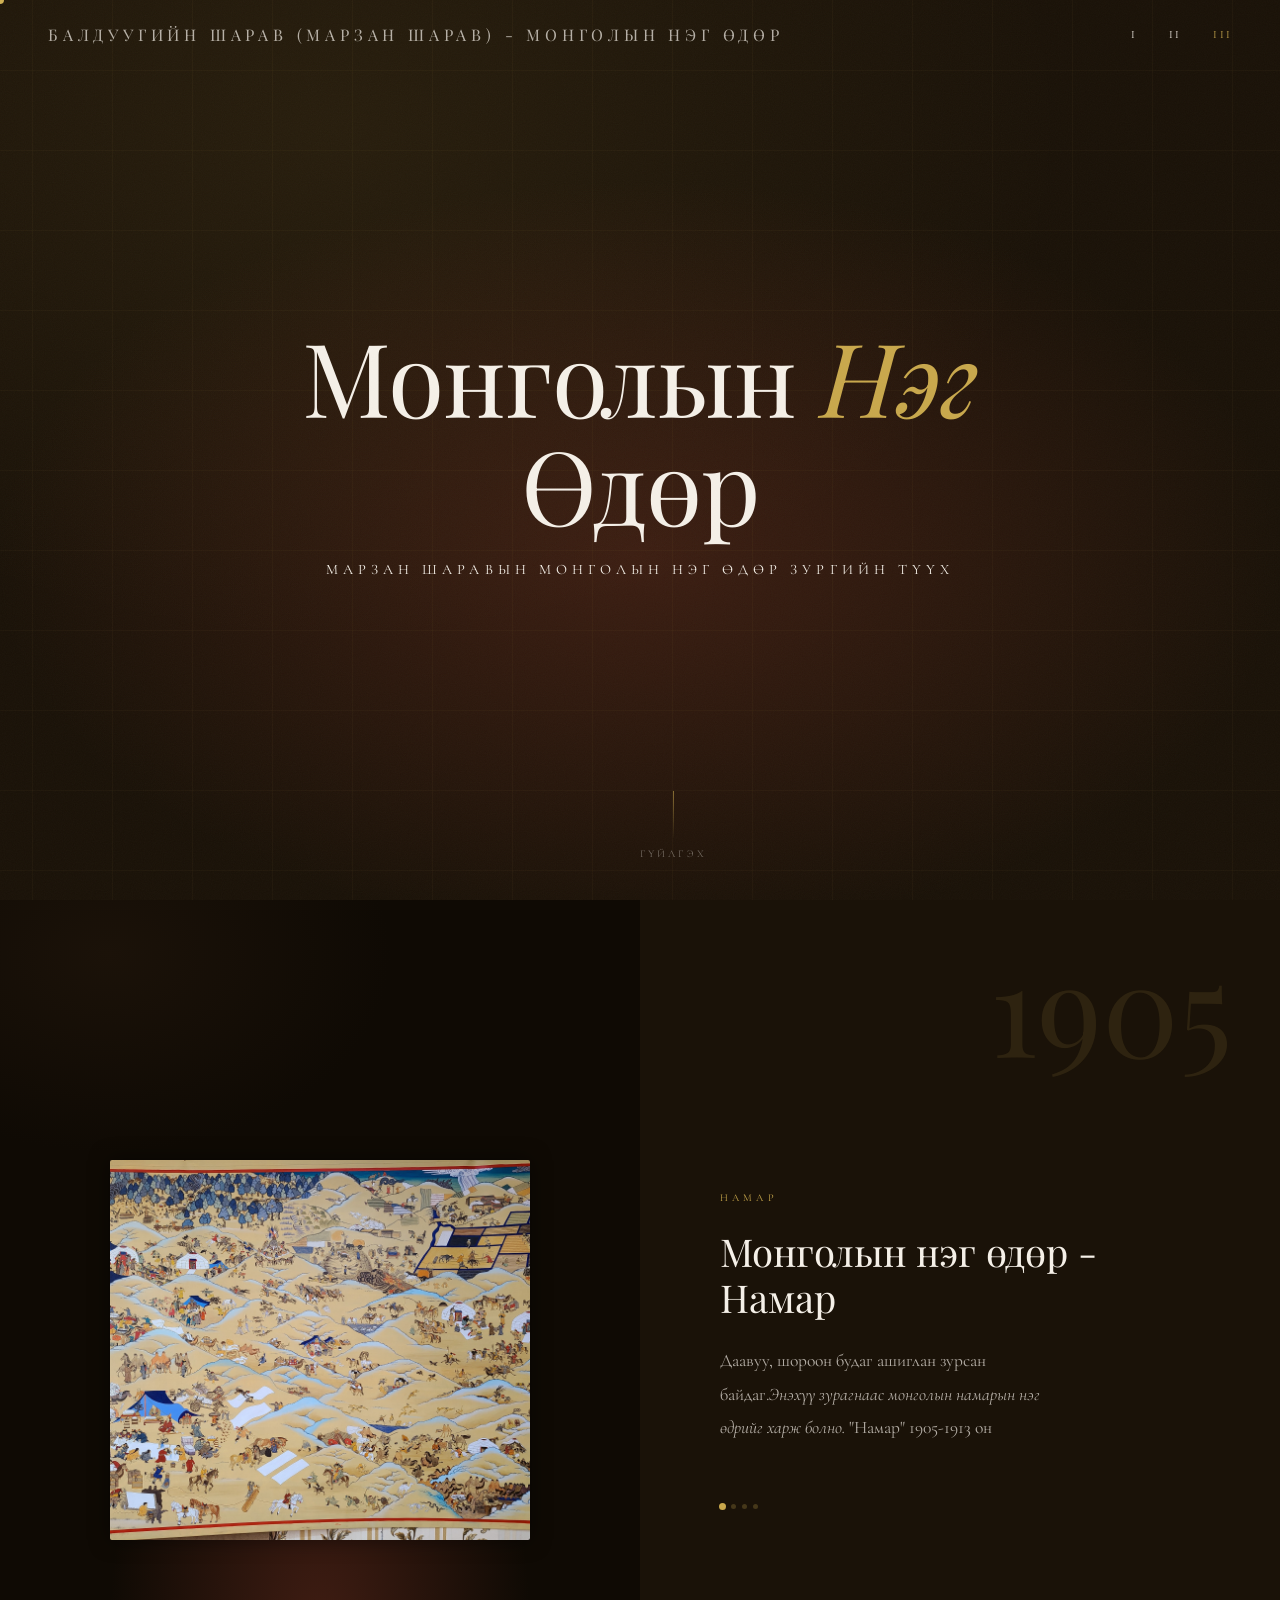
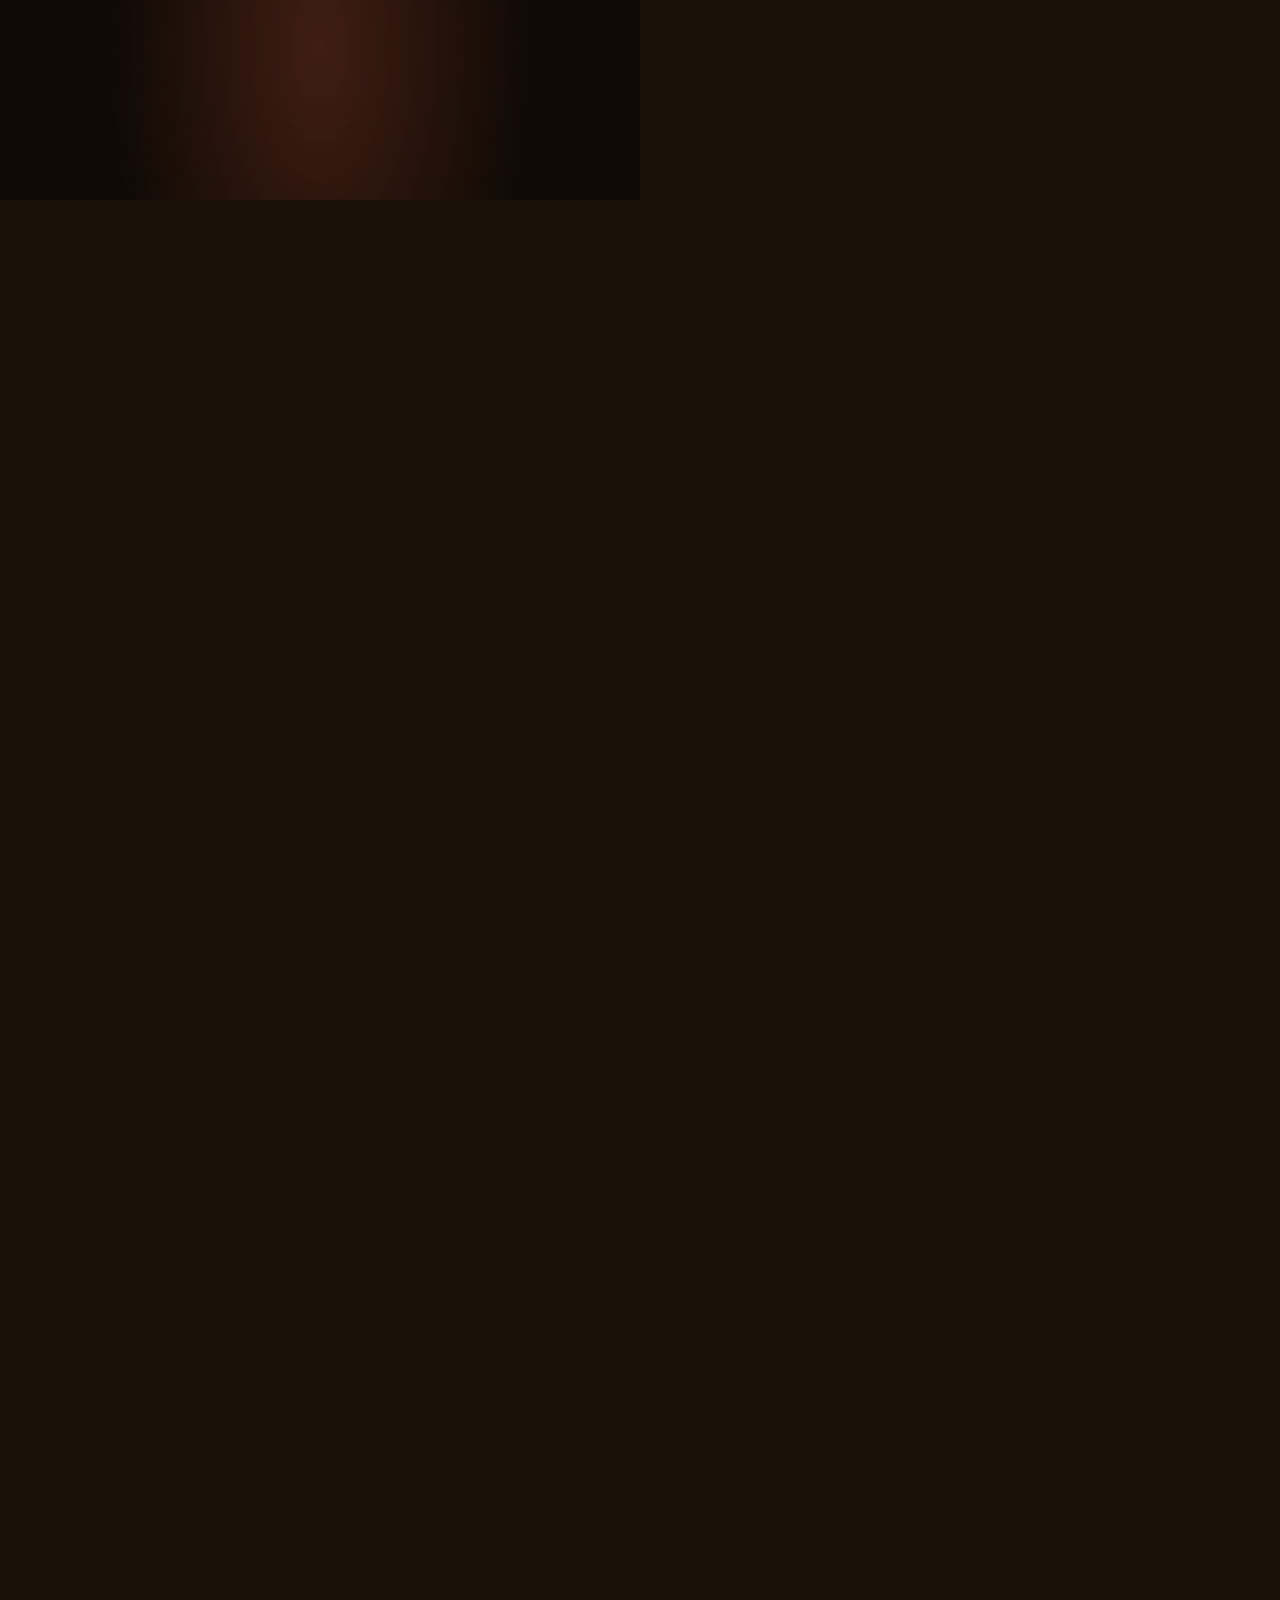
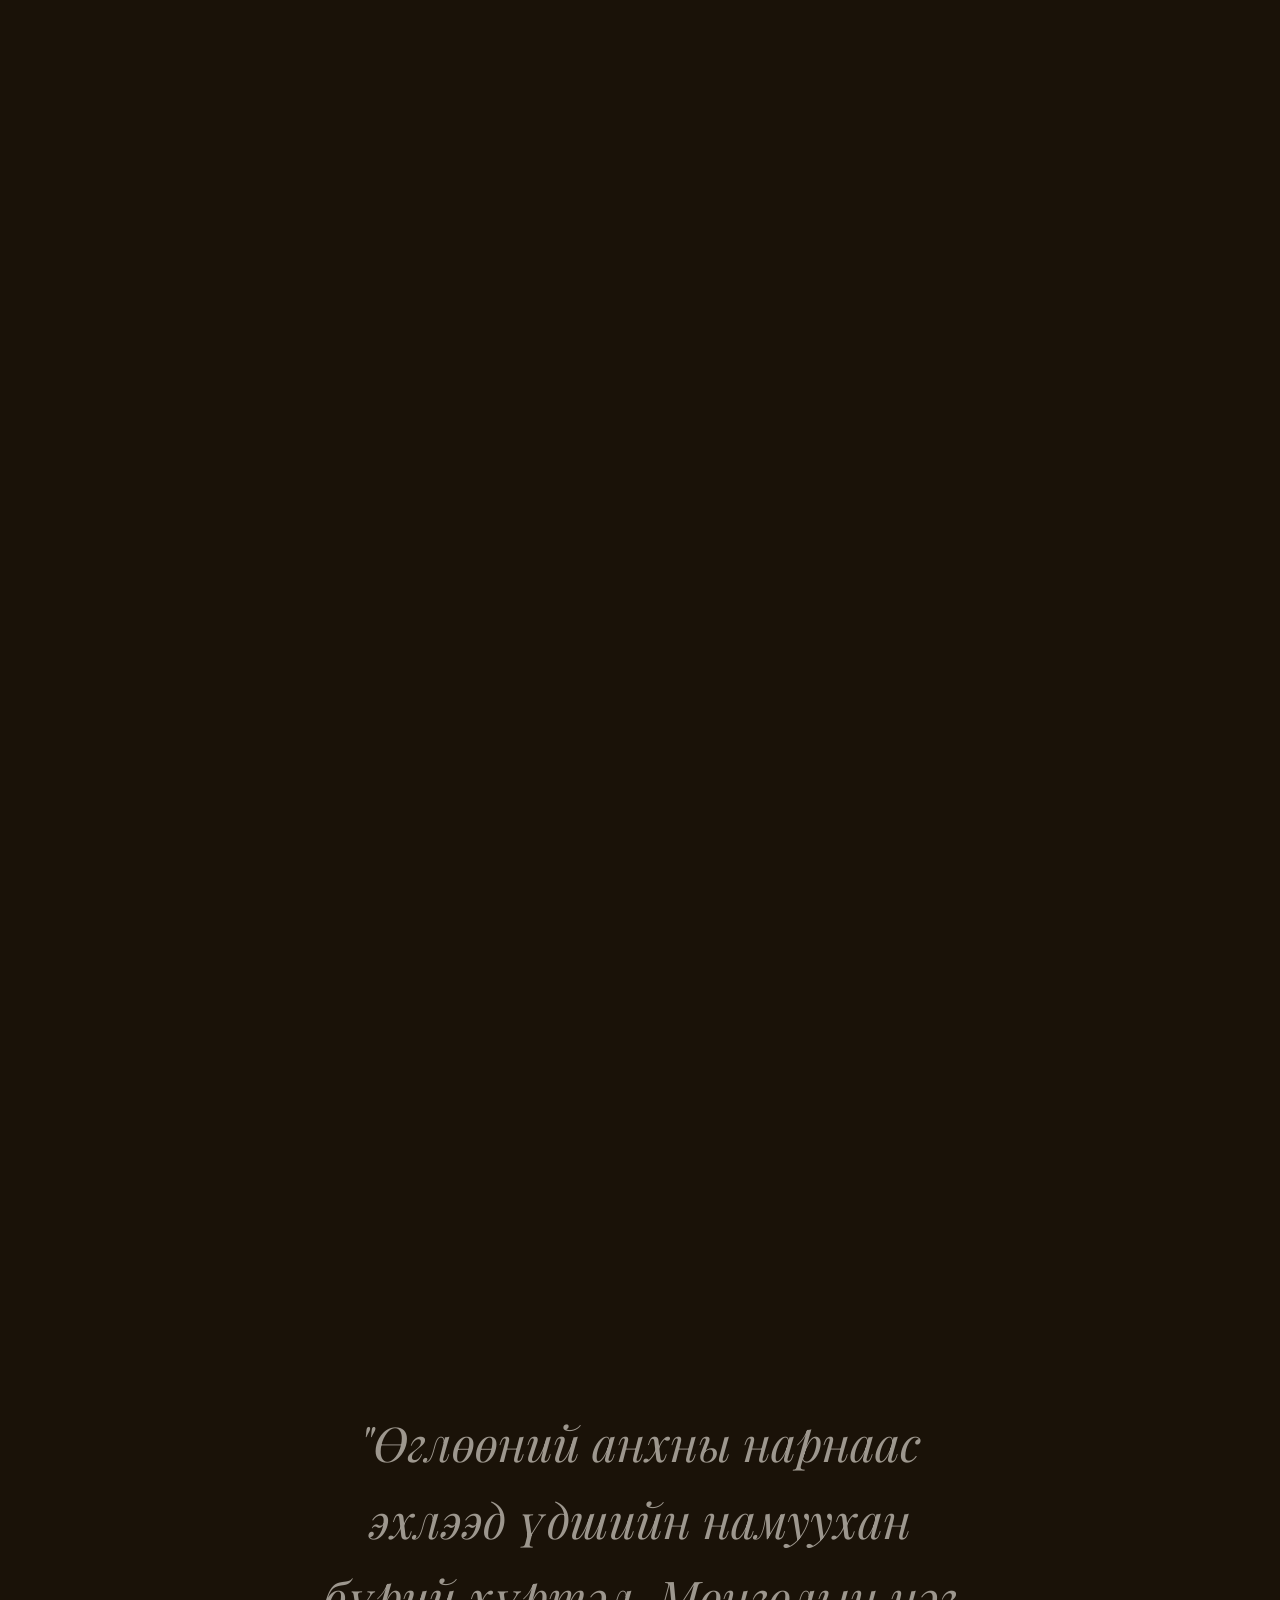
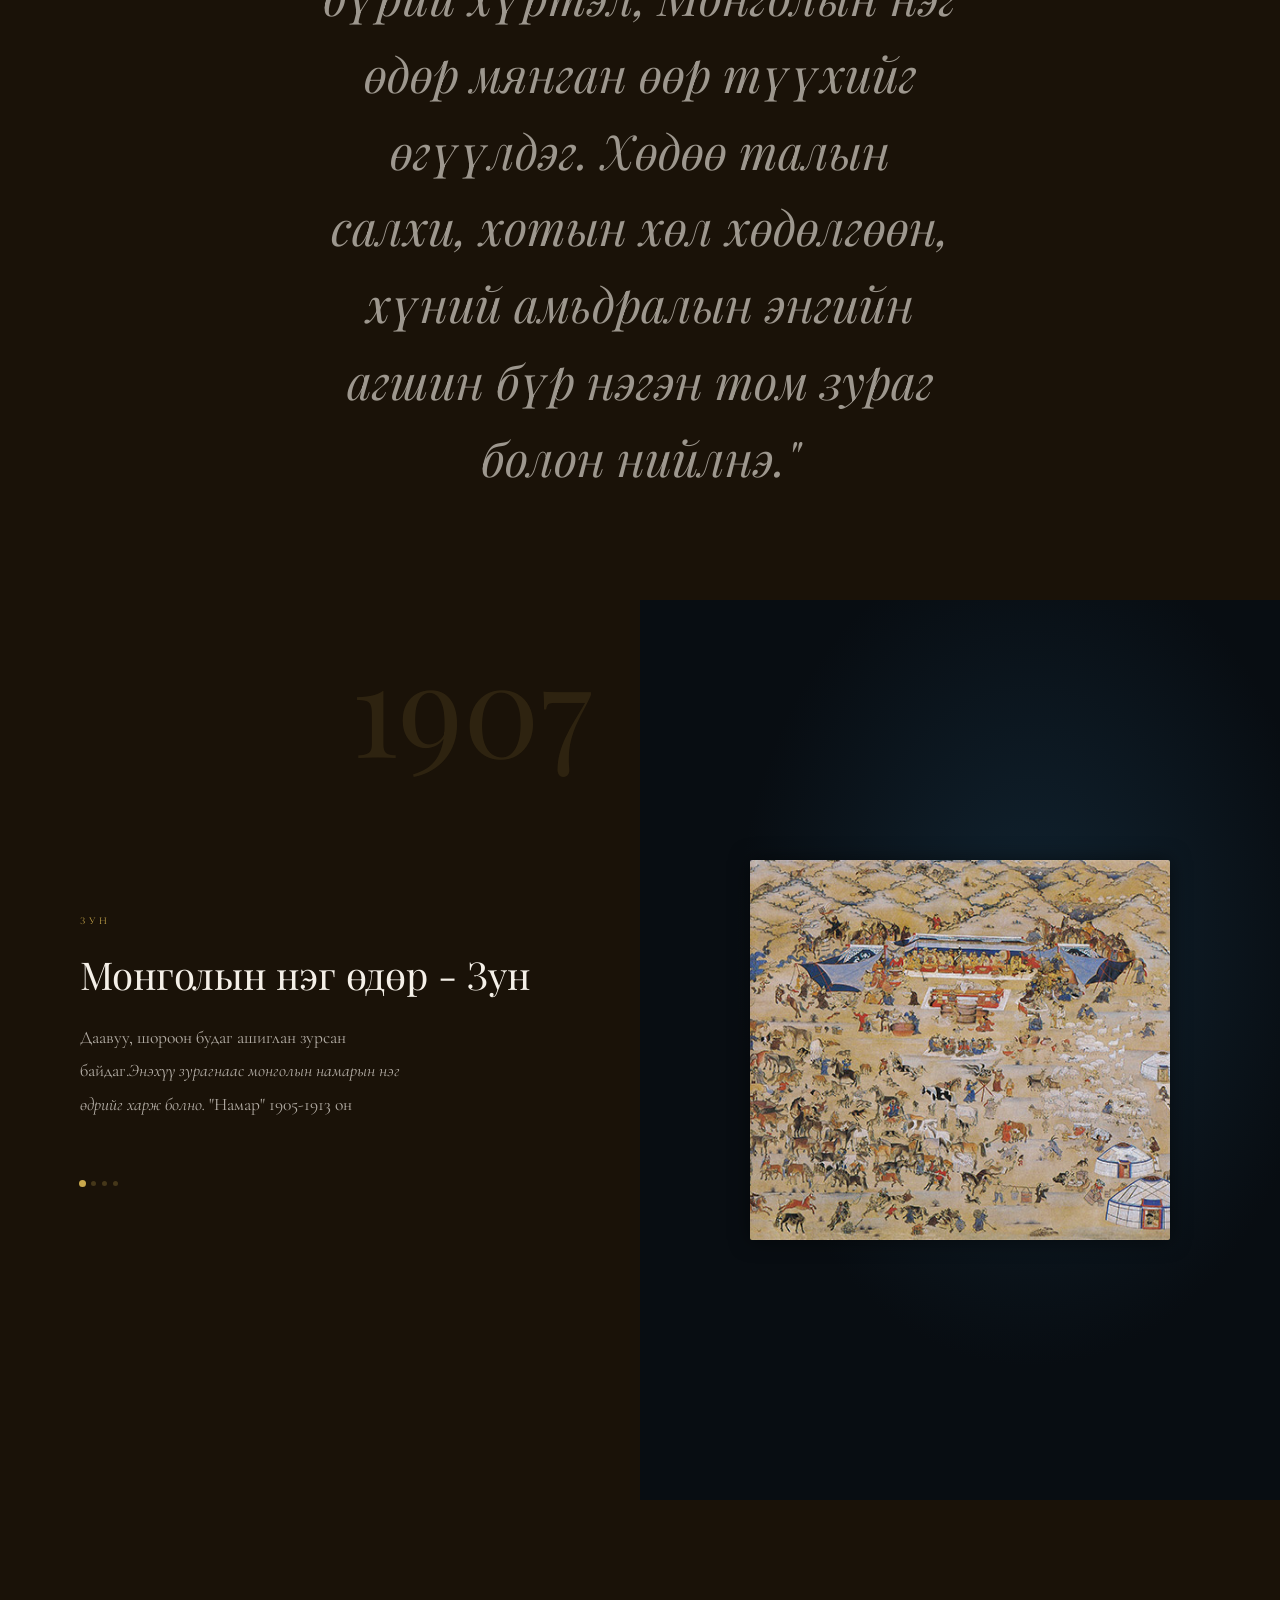
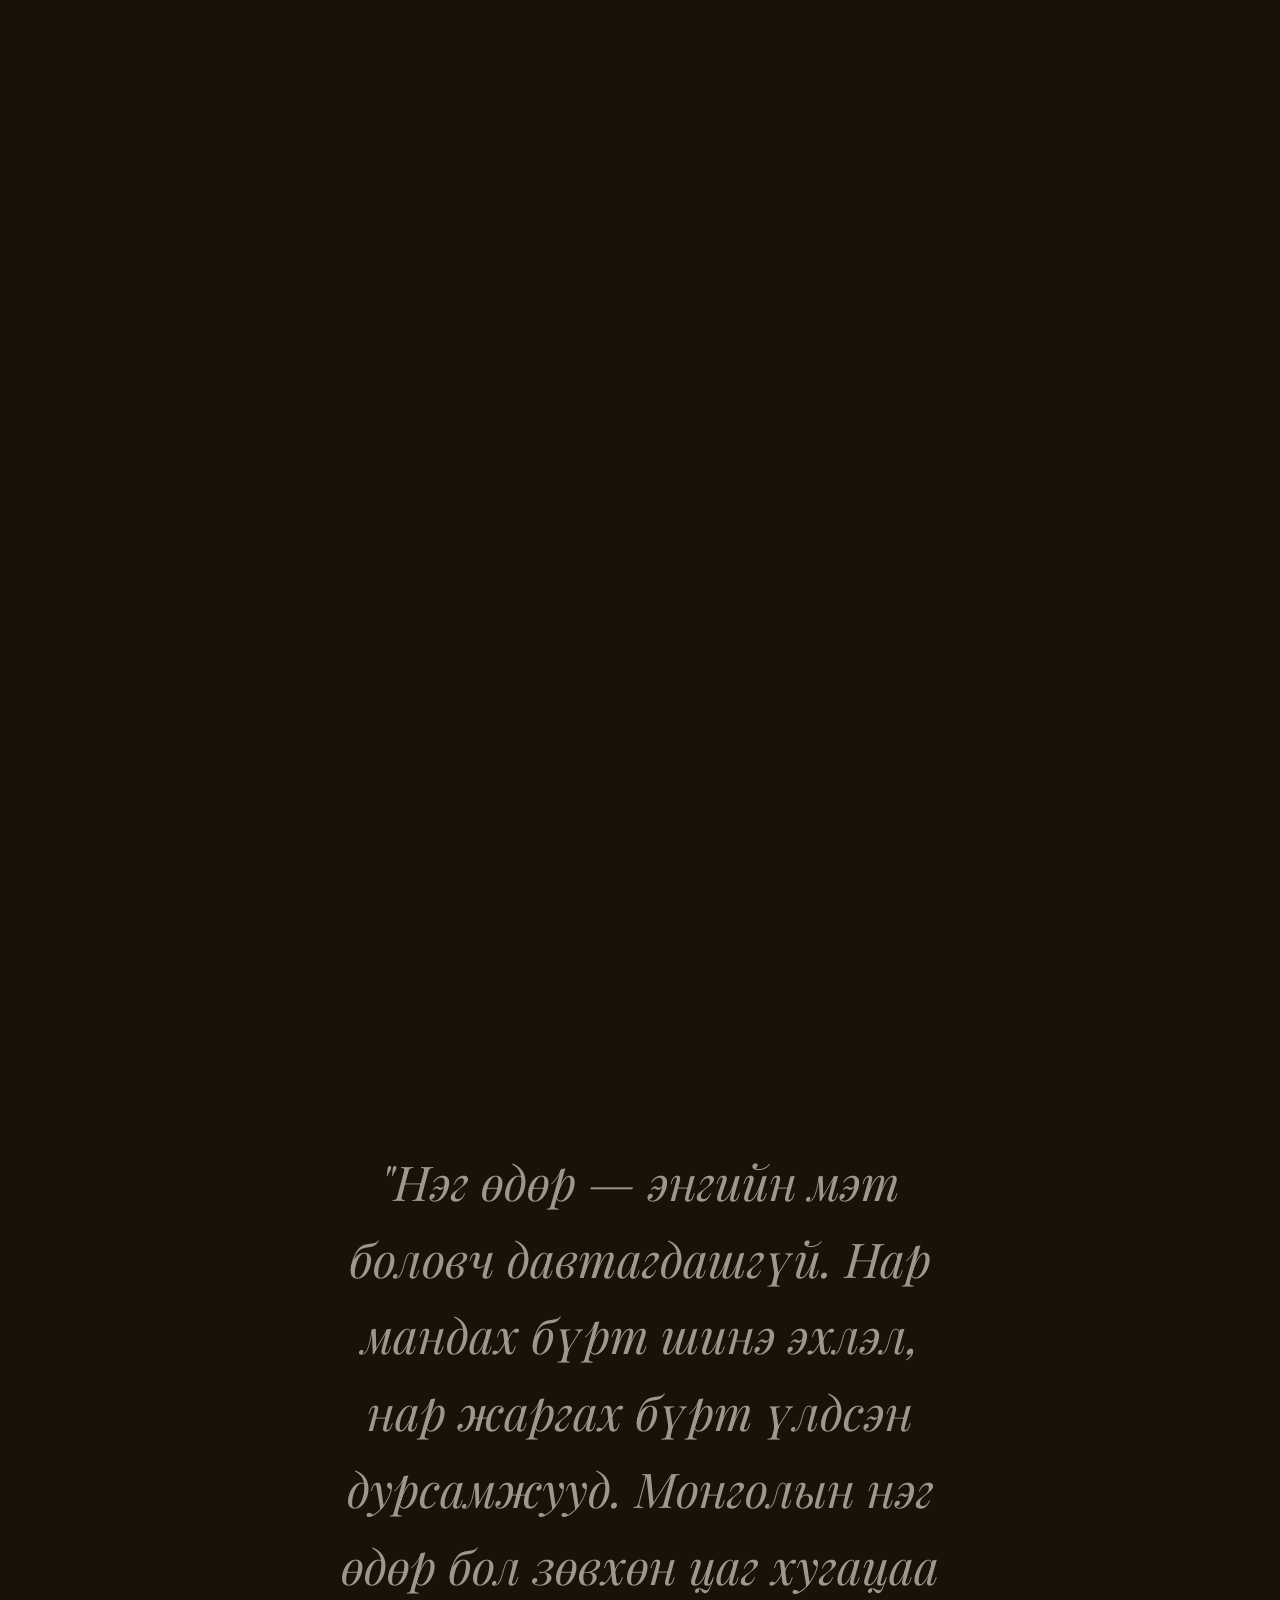
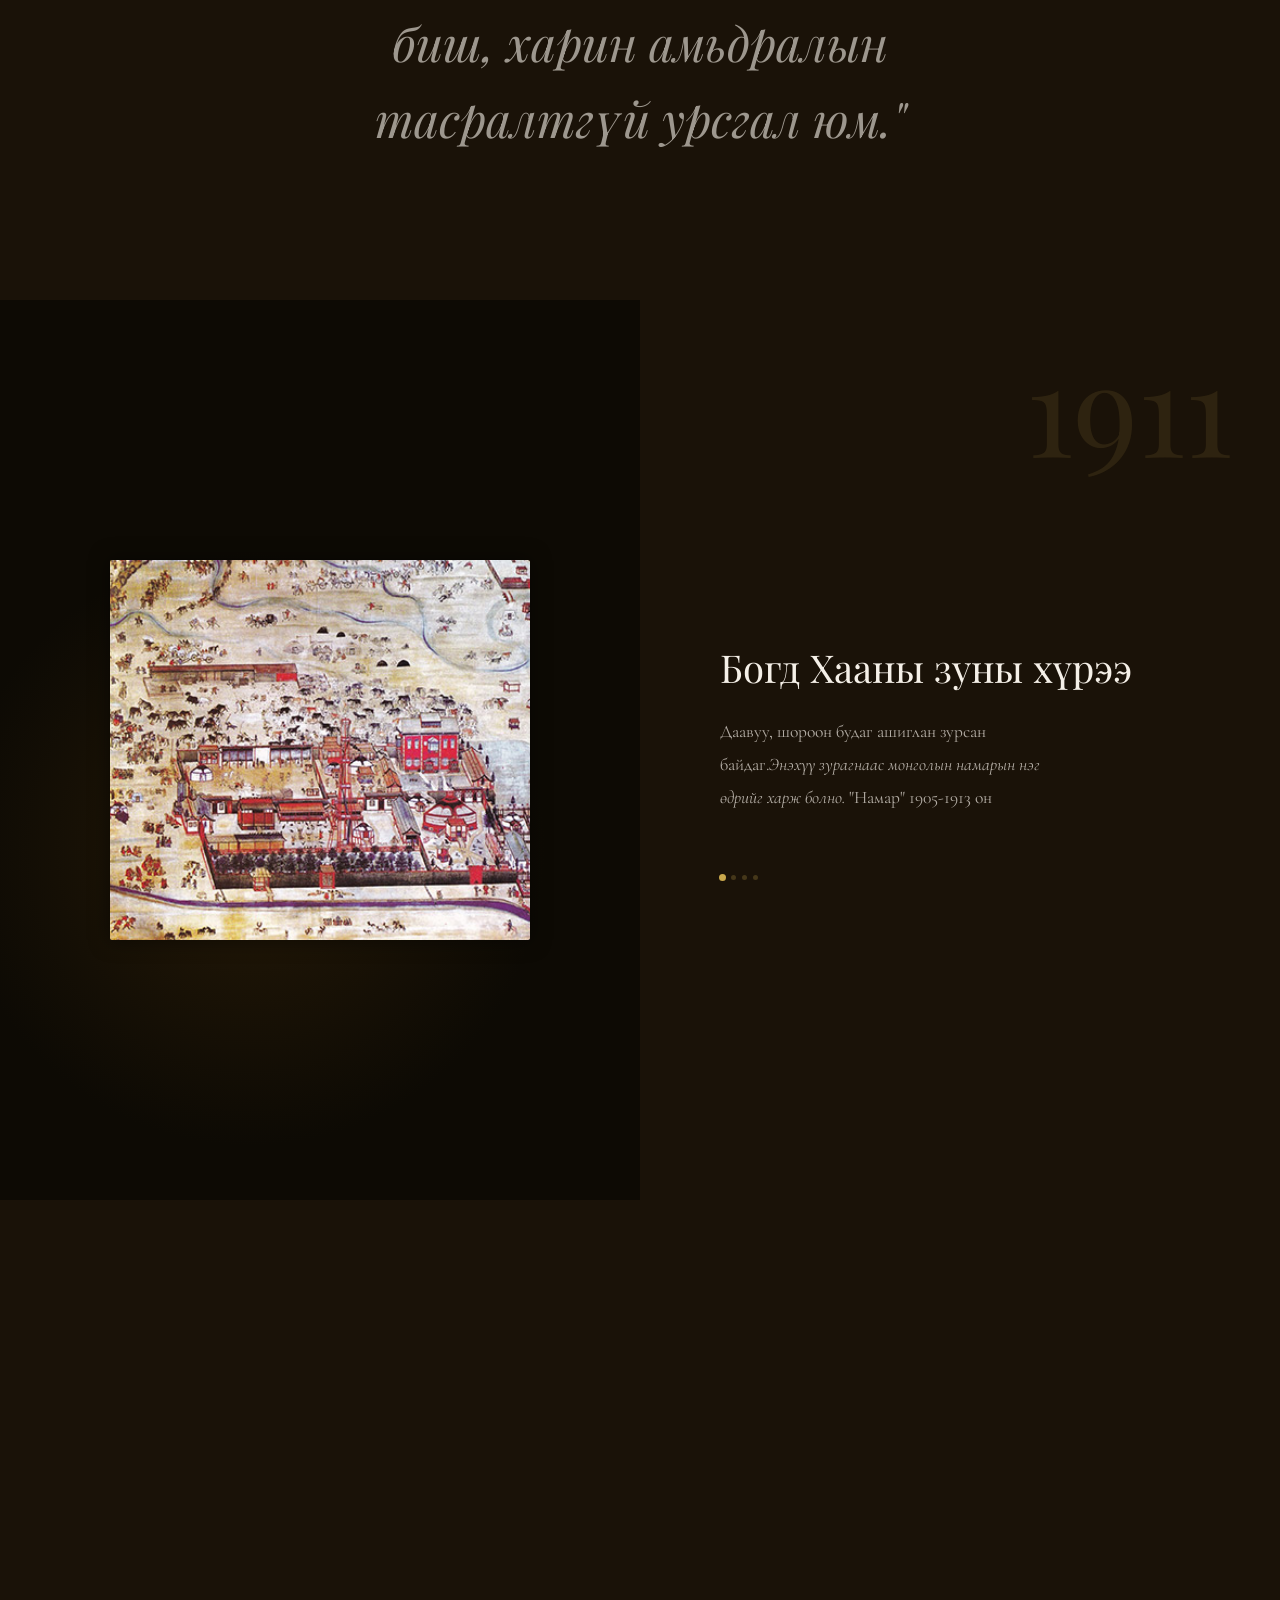
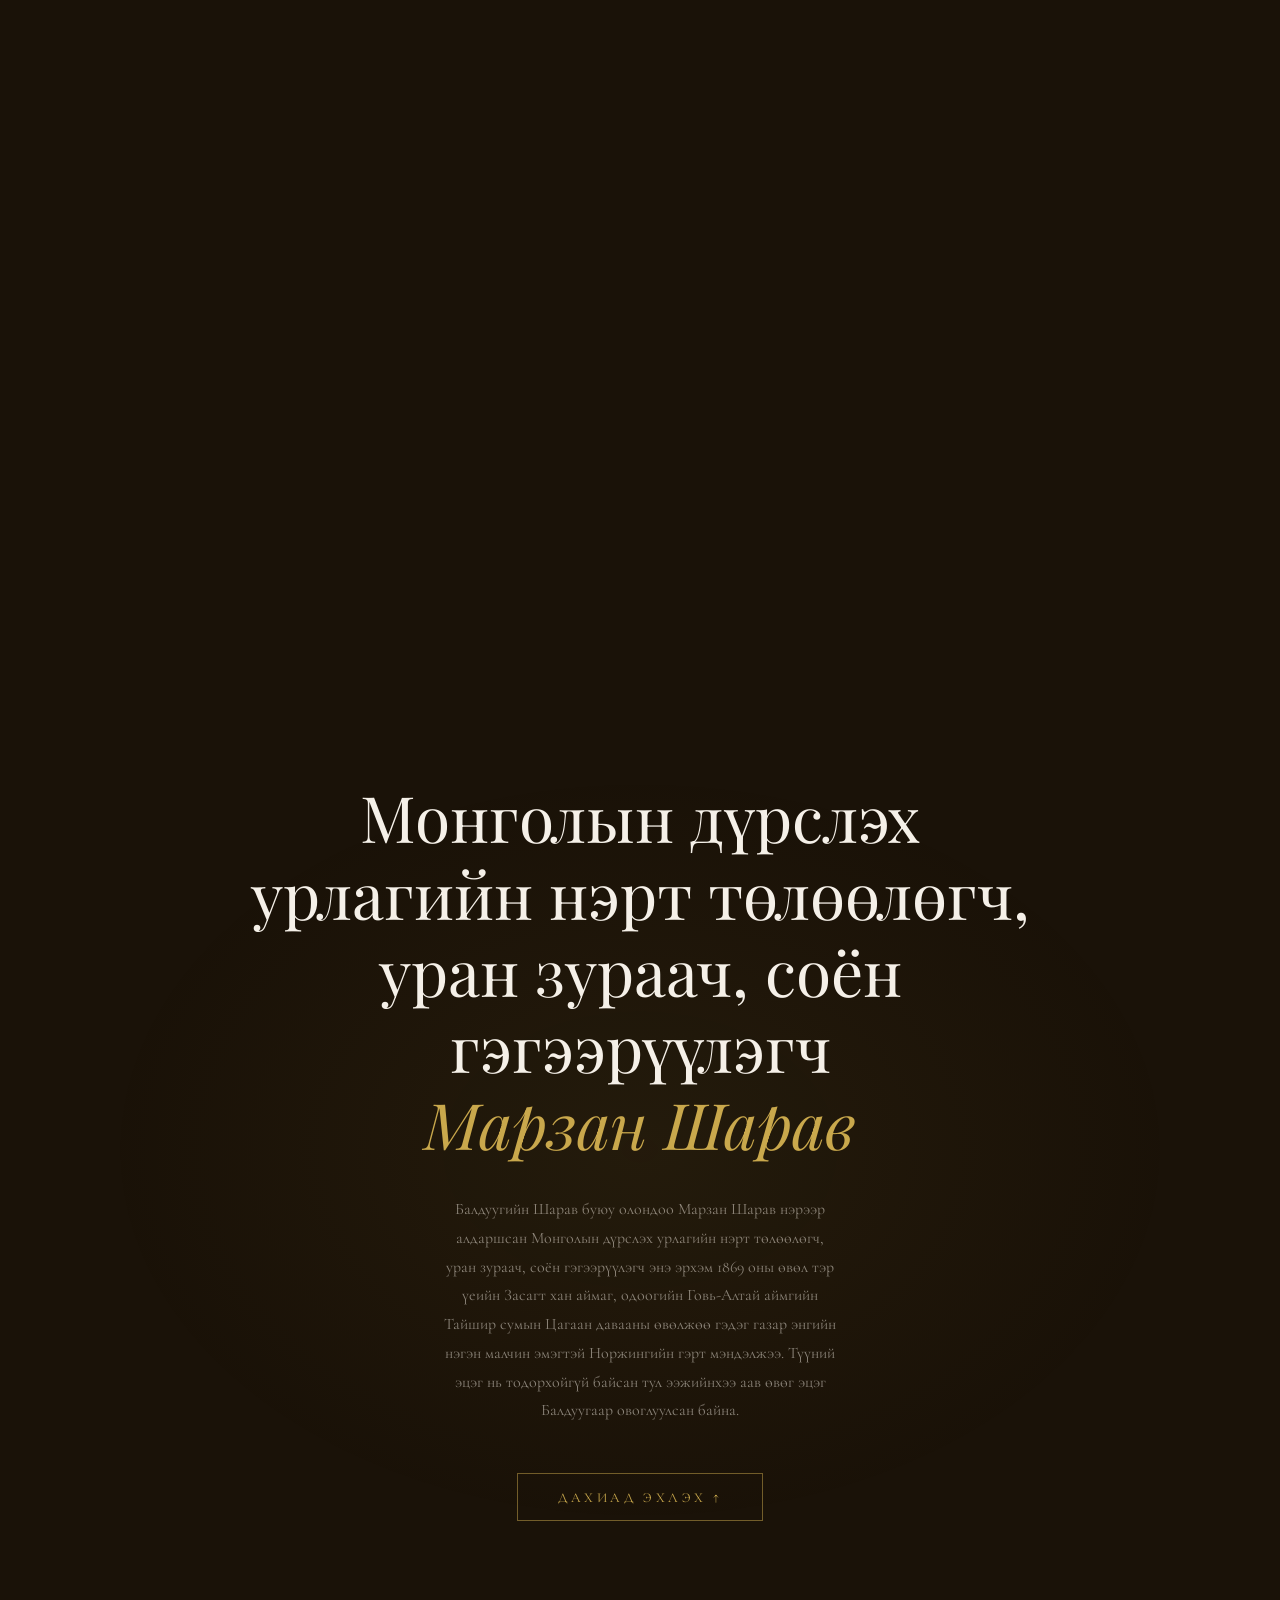
==== index.html @ 7b9c3b26 "index" ====
<!DOCTYPE html>
<html lang="en">
<head>
<meta charset="UTF-8">
<meta name="viewport" content="width=device-width, initial-scale=1.0">
<title>Монголын нэг өдөр</title>
<link href="https://fonts.googleapis.com/css2?family=Playfair+Display:ital,wght@0,300;0,400;1,300&family=Cormorant+Garamond:wght@300;400&display=swap" rel="stylesheet">
<link rel="stylesheet" href="hunaimar.css">
<script src="hunaimar.js" defer></script>
</head>
<body>

<div id="cursor"></div>
<div id="progress"></div>

<nav>
  <div class="logo">Балдуугийн Шарав (Марзан Шарав) - Монголын нэг өдөр</div>
  <ul class="chapters">
    <li data-target="ch1" class="active">I</li>
    <li data-target="ch2">II</li>
    <li data-target="ch3">III</li>
  </ul>
</nav>

<!-- HERO -->
<section id="hero">
  <div id="hero-bg"></div>
  <h1>Монголын<em> Нэг</em><br>Өдөр</h1>
  <p class="subtitle">Марзан Шаравын Монголын нэг өдөр зургийн түүх</p>
  <div class="scroll-cue">
    <div class="scroll-line"></div>
    <span>Гүйлгэх</span>
  </div>
</section>

<!-- CHAPTER 1 -->
<div class="chapter-track" id="ch1">
  <div class="chapter-panel">
    <div class="panel-image">
      <div class="img-wrap" id="img1">
        <div class="fake-painting bg-ch1" style="width:100%;height:100%;">
          <img src="img/mongoliin neg udur.jpg" alt="Mongoliin Neg Udur" width="420" height="380" style="object-fit:cover; border-radius:2px; box-shadow: 0 0 20px rgba(0,0,0,0.5);">
        </div>
      </div>
    </div>
    <div class="panel-text">
      <div class="ch-year">1905</div>
      <div class="ch-label">Намар</div>
      <h2>Монголын нэг өдөр - Намар</h2>
      <div class="narr-lines" id="narr1">
        <p class="narr-line" data-step="0">Даавуу, шороон будаг ашиглан зурсан байдаг.<em>Энэхүү зурагнаас монголын намарын нэг өдрийг харж болно.</em> "Намар" 1905-1913 он</p>
        <p class="narr-line" data-step="1">Марзан Шарав нь монгол улсын нийслэл хүрээний тухайн үеийн байдлыг маш гайхалтайгаар монголын нэг өдөр зохиомжын хүрээнд буулгасан байдаг.</p>
        <p class="narr-line" data-step="2">Энэ зохиомжид Богд Хааны хүрээ - өвөл, Богд хааны хүрээ - зун, Намар, Зун гэх мэт 4 зургыг зурсан байдаг.</p>
        <p class="narr-line" data-step="3">Судлаачид энэ зургийн тухай судалгаа хийхдээ 1905-1913 онд хийгдсэн хэмээн дүгнэсэн байдаг.</p>
      </div>
      <div class="timeline-dots" id="dots1">
        <div class="dot active"></div>
        <div class="dot"></div>
        <div class="dot"></div>
        <div class="dot"></div>
      </div>
    </div>
  </div>
</div>

<!-- DIVIDER -->
<div class="chapter-divider" id="div1">
  <div class="divider-line"></div>
  <p class="divider-text">"Өглөөний анхны нарнаас эхлээд үдшийн намуухан бүрий хүртэл, Монголын нэг өдөр мянган өөр түүхийг өгүүлдэг. Хөдөө талын салхи, хотын хөл хөдөлгөөн, хүний амьдралын энгийн агшин бүр нэгэн том зураг болон нийлнэ."</p>
</div>

<!-- CHAPTER 2 -->
<div class="chapter-track" id="ch2">
  <div class="chapter-panel">
    <div class="panel-text" style="order:1">
      <div class="ch-year">1907</div>
      <div class="ch-label">Зун</div>
      <h2>Монголын нэг өдөр - Зун</h2>
      <div class="narr-lines" id="narr2">
        <p class="narr-line" data-step="0">Даавуу, шороон будаг ашиглан зурсан байдаг.<em>Энэхүү зурагнаас монголын намарын нэг өдрийг харж болно.</em> "Намар" 1905-1913 он</p>
        <p class="narr-line" data-step="1">Марзан Шарав нь монгол улсын нийслэл хүрээний тухайн үеийн байдлыг маш гайхалтайгаар монголын нэг өдөр зохиомжын хүрээнд буулгасан байдаг.</p>
        <p class="narr-line" data-step="2">Энэ зохиомжид Богд Хааны хүрээ - өвөл, Богд хааны хүрээ - зун, Намар, Зун гэх мэт 4 зургыг зурсан байдаг.</p>
        <p class="narr-line" data-step="3">Судлаачид энэ зургийн тухай судалгаа хийхдээ 1905-1913 онд хийгдсэн хэмээн дүгнэсэн байдаг.</p>
    </div>
      <div class="timeline-dots" id="dots2">
        <div class="dot active"></div>
        <div class="dot"></div>
        <div class="dot"></div>
        <div class="dot"></div>
      </div>
    </div>
    <div class="panel-image" style="order:2">
      <div class="img-wrap" id="img2">
        <div class="fake-painting bg-ch2" style="width:100%;height:100%;">
          <img src="img/MNU-zun.jpg" alt="MNU Zun" width="420" height="380" style="object-fit:cover; border-radius:2px; box-shadow: 0 0 20px rgba(0,0,0,0.5);">
        </div>
      </div>
    </div>
  </div>
</div>

<!-- DIVIDER 2 -->
<div class="chapter-divider" id="div2">
  <div class="divider-line"></div>
  <p class="divider-text">"Нэг өдөр — энгийн мэт боловч давтагдашгүй. Нар мандах бүрт шинэ эхлэл, нар жаргах бүрт үлдсэн дурсамжууд. Монголын нэг өдөр бол зөвхөн цаг хугацаа биш, харин амьдралын тасралтгүй урсгал юм."</p>
</div>

<!-- CHAPTER 3 -->
<div class="chapter-track" id="ch3">
  <div class="chapter-panel">
    <div class="panel-image">
      <div class="img-wrap" id="img3">
        <div class="fake-painting bg-ch3" style="width:100%;height:100%;">
          <img src="img/MNU-bogd xaanii zunii ordon.jpg" alt="MNU Bogd Khan's Summer Palace" width="420" height="380" style="object-fit:cover; border-radius:2px; box-shadow: 0 0 20px rgba(0,0,0,0.5);">
        </div>
      </div>
    </div>
    <div class="panel-text">
      <div class="ch-year">1911</div>
      <div class="ch-label"></div>
      <h2>Богд Хааны зуны хүрээ</h2>
      <div class="narr-lines" id="narr3">
        <p class="narr-line" data-step="0">Даавуу, шороон будаг ашиглан зурсан байдаг.<em>Энэхүү зурагнаас монголын намарын нэг өдрийг харж болно.</em> "Намар" 1905-1913 он</p>
        <p class="narr-line" data-step="1">Марзан Шарав нь монгол улсын нийслэл хүрээний тухайн үеийн байдлыг маш гайхалтайгаар монголын нэг өдөр зохиомжын хүрээнд буулгасан байдаг.</p>
        <p class="narr-line" data-step="2">Энэ зохиомжид Богд Хааны хүрээ - өвөл, Богд хааны хүрээ - зун, Намар, Зун гэх мэт 4 зургыг зурсан байдаг.</p>
        <p class="narr-line" data-step="3">Судлаачид энэ зургийн тухай судалгаа хийхдээ 1905-1913 онд хийгдсэн хэмээн дүгнэсэн байдаг.</p>
    </div>
      <div class="timeline-dots" id="dots3">
        <div class="dot active"></div>
        <div class="dot"></div>
        <div class="dot"></div>
        <div class="dot"></div>
      </div>
    </div>
  </div>
</div>

<!-- FINALE -->
<section id="finale">
  <h2>Монголын дүрслэх урлагийн нэрт төлөөлөгч, уран зураач, соён гэгээрүүлэгч<br><em style="color:var(--gold)">Марзан Шарав</em></h2>
  <p>Балдуугийн Шарав буюу олондоо Марзан Шарав нэрээр алдаршсан Монголын дүрслэх урлагийн нэрт төлөөлөгч, уран зураач, соён гэгээрүүлэгч энэ эрхэм 1869 оны өвөл тэр үеийн Засагт хан аймаг, одоогийн Говь-Алтай аймгийн
     Тайшир сумын Цагаан давааны өвөлжөө гэдэг газар энгийн нэгэн малчин эмэгтэй Норжингийн гэрт мэндэлжээ. Түүний эцэг нь тодорхойгүй байсан тул ээжийнхээ аав өвөг эцэг Балдуугаар овоглуулсан байна.</p>
  <button class="cta">Дахиад эхлэх ↑</button>
</section>
</body>
</html>
---- hunaimar.css ----
*, *::before, *::after { box-sizing: border-box; margin: 0; padding: 0; }

  :root {
    --cream: #f5f0e8;
    --ink: #1a1208;
    --gold: #c9a84c;
    --rust: #8b3a2a;
    --fog: rgba(245,240,232,0.08);
  }

  html { scroll-behavior: smooth; }

  body {
    background: var(--ink);
    color: var(--cream);
    font-family: 'Cormorant Garamond', Georgia, serif;
    overflow-x: hidden;
    cursor: none;
  }

  /* Custom cursor */
  #cursor {
    position: fixed;
    width: 8px; height: 8px;
    background: var(--gold);
    border-radius: 50%;
    pointer-events: none;
    z-index: 9999;
    transform: translate(-50%, -50%);
    transition: width 0.2s, height 0.2s, background 0.2s;
    mix-blend-mode: screen;
  }
  #cursor.big { width: 40px; height: 40px; background: rgba(201,168,76,0.3); }

  /* Progress bar */
  #progress {
    position: fixed;
    top: 0; left: 0;
    height: 1px;
    background: var(--gold);
    z-index: 1000;
    width: 0%;
    transition: width 0.1s linear;
  }

  /* Nav */
  nav {
    position: fixed;
    top: 0; left: 0; right: 0;
    z-index: 100;
    padding: 1.5rem 3rem;
    display: flex;
    justify-content: space-between;
    align-items: center;
    mix-blend-mode: normal;
  }
  nav .logo {
    font-family: 'Playfair Display', serif;
    font-weight: 300;
    font-size: 1rem;
    letter-spacing: 0.3em;
    text-transform: uppercase;
    color: var(--cream);
    opacity: 0.7;
  }
  nav .chapters {
    display: flex;
    gap: 2rem;
    list-style: none;
  }
  nav .chapters li {
    font-size: 0.7rem;
    letter-spacing: 0.2em;
    text-transform: uppercase;
    color: var(--cream);
    opacity: 0.4;
    cursor: pointer;
    transition: opacity 0.3s;
  }
  nav .chapters li:hover, nav .chapters li.active { opacity: 1; color: var(--gold); }

  /* Hero */
  #hero {
    position: relative;
    height: 100vh;
    display: flex;
    align-items: center;
    justify-content: center;
    flex-direction: column;
    text-align: center;
    overflow: hidden;
  }
  #hero-bg {
    position: absolute;
    inset: -10%;
    background:
      radial-gradient(ellipse 60% 50% at 50% 60%, rgba(139,58,42,0.3) 0%, transparent 70%),
      radial-gradient(ellipse 80% 80% at 30% 20%, rgba(201,168,76,0.08) 0%, transparent 60%),
      #1a1208;
    will-change: transform;
  }
  /* Decorative grid lines */
  #hero-bg::before {
    content: '';
    position: absolute;
    inset: 0;
    background-image:
      linear-gradient(rgba(201,168,76,0.04) 1px, transparent 1px),
      linear-gradient(90deg, rgba(201,168,76,0.04) 1px, transparent 1px);
    background-size: 80px 80px;
  }

  #hero h1 {
    font-family: 'Playfair Display', serif;
    font-weight: 300;
    font-size: clamp(3rem, 8vw, 7rem);
    line-height: 1.05;
    letter-spacing: -0.01em;
    position: relative;
    z-index: 2;
    opacity: 0;
    transform: translateY(30px);
    animation: fadeUp 1.2s 0.3s forwards cubic-bezier(0.16, 1, 0.3, 1);
  }
  #hero h1 em {
    font-style: italic;
    color: var(--gold);
  }
  #hero .subtitle {
    font-size: clamp(0.75rem, 1.5vw, 0.9rem);
    letter-spacing: 0.35em;
    text-transform: uppercase;
    color: var(--cream);
    opacity: 0;
    margin-top: 1.5rem;
    position: relative;
    z-index: 2;
    animation: fadeUp 1.2s 0.6s forwards cubic-bezier(0.16, 1, 0.3, 1);
  }
  #hero .scroll-cue {
    position: absolute;
    bottom: 2.5rem;
    left: 50%;
    transform: translateX(-50%);
    display: flex;
    flex-direction: column;
    align-items: center;
    gap: 8px;
    opacity: 0;
    animation: fadeUp 1s 1.2s forwards;
  }
  #hero .scroll-cue span {
    font-size: 0.65rem;
    letter-spacing: 0.3em;
    text-transform: uppercase;
    color: rgba(245,240,232,0.4);
  }
  .scroll-line {
    width: 1px;
    height: 48px;
    background: linear-gradient(to bottom, rgba(201,168,76,0.6), transparent);
    animation: scrollPulse 2s infinite;
  }
  @keyframes scrollPulse {
    0% { transform: scaleY(0); transform-origin: top; }
    50% { transform: scaleY(1); transform-origin: top; }
    51% { transform: scaleY(1); transform-origin: bottom; }
    100% { transform: scaleY(0); transform-origin: bottom; }
  }

  @keyframes fadeUp {
    to { opacity: 1; transform: translateY(0); }
  }

  /* Chapters — each is a scroll track */
  .chapter-track {
    position: relative;
    height: 400vh;
  }

  .chapter-panel {
    position: sticky;
    top: 0;
    height: 100vh;
    overflow: hidden;
    display: grid;
    grid-template-columns: 1fr 1fr;
  }

  /* Image side */
  .panel-image {
    position: relative;
    overflow: hidden;
  }
  .panel-image .img-wrap {
    position: absolute;
    inset: -5%;
    will-change: transform;
    transition: none;
  }
  .fake-painting {
    width: 100%;
    height: 100%;
    display: flex;
    align-items: center;
    justify-content: center;
  }

  /* Text side */
  .panel-text {
    display: flex;
    flex-direction: column;
    justify-content: center;
    padding: 5rem 4rem 5rem 5rem;
    position: relative;
    z-index: 2;
  }
  .panel-text .ch-label {
    font-size: 0.65rem;
    letter-spacing: 0.4em;
    text-transform: uppercase;
    color: var(--gold);
    margin-bottom: 1.5rem;
    opacity: 0;
    transform: translateX(-10px);
    transition: opacity 0.6s, transform 0.6s;
  }
  .panel-text .ch-year {
    font-family: 'Playfair Display', serif;
    font-weight: 300;
    font-size: clamp(5rem, 10vw, 9rem);
    line-height: 0.9;
    color: rgba(201,168,76,0.12);
    position: absolute;
    top: 3rem; right: 3rem;
    pointer-events: none;
    font-variant-numeric: tabular-nums;
    transition: opacity 0.5s;
  }
  .panel-text h2 {
    font-family: 'Playfair Display', serif;
    font-weight: 300;
    font-size: clamp(1.8rem, 3vw, 2.8rem);
    line-height: 1.2;
    margin-bottom: 1.5rem;
    opacity: 0;
    transform: translateY(15px);
    transition: opacity 0.7s 0.1s, transform 0.7s 0.1s;
  }

  .narr-lines {
    position: relative;
    min-height: 7rem;
  }
  .narr-line {
    position: absolute;
    top: 0;
    font-size: clamp(0.95rem, 1.4vw, 1.1rem);
    line-height: 1.9;
    color: rgba(245,240,232,0.7);
    max-width: 40ch;
    opacity: 0;
    transform: translateY(8px);
    transition: opacity 0.5s, transform 0.5s;
    pointer-events: none;
  }
  .narr-line.visible {
    opacity: 1;
    transform: translateY(0);
    pointer-events: auto;
  }

  .timeline-dots {
    display: flex;
    gap: 6px;
    margin-top: 3rem;
    opacity: 0;
    transition: opacity 0.6s 0.3s;
  }
  .timeline-dots .dot {
    width: 5px; height: 5px;
    border-radius: 50%;
    background: rgba(201,168,76,0.25);
    transition: background 0.3s, transform 0.3s;
  }
  .timeline-dots .dot.active {
    background: var(--gold);
    transform: scale(1.4);
  }

  /* When chapter is in view */
  .chapter-track.in-view .ch-label { opacity: 1; transform: translateX(0); }
  .chapter-track.in-view h2 { opacity: 1; transform: translateY(0); }
  .chapter-track.in-view .timeline-dots { opacity: 1; }

  /* Divider between chapters */
  .chapter-divider {
    height: 100vh;
    display: flex;
    align-items: center;
    justify-content: center;
    position: relative;
    overflow: hidden;
  }
  .divider-text {
    font-family: 'Playfair Display', serif;
    font-weight: 300;
    font-size: clamp(1.5rem, 4vw, 3rem);
    font-style: italic;
    text-align: center;
    max-width: 700px;
    padding: 2rem;
    color: rgba(245,240,232,0.6);
    line-height: 1.6;
    opacity: 0;
    transform: translateY(20px);
    transition: opacity 1s, transform 1s;
  }
  .divider-text.visible { opacity: 1; transform: translateY(0); }
  .divider-line {
    position: absolute;
    left: 50%; top: 50%;
    transform: translate(-50%, -50%);
    width: 1px;
    height: 0;
    background: rgba(201,168,76,0.3);
    transition: height 1s;
  }
  .chapter-divider.visible .divider-line { height: 60%; }

  /* Final section */
  #finale {
    min-height: 100vh;
    display: flex;
    align-items: center;
    justify-content: center;
    flex-direction: column;
    text-align: center;
    padding: 4rem 2rem;
    position: relative;
    overflow: hidden;
  }
  #finale::before {
    content: '';
    position: absolute;
    inset: 0;
    background: radial-gradient(ellipse 60% 60% at 50% 50%, rgba(201,168,76,0.06) 0%, transparent 70%);
  }
  #finale h2 {
    font-family: 'Playfair Display', serif;
    font-weight: 300;
    font-size: clamp(2rem, 5vw, 4rem);
    line-height: 1.2;
    max-width: 800px;
    opacity: 0;
    transform: translateY(20px);
    transition: opacity 1s, transform 1s;
  }
  #finale h2.visible { opacity: 1; transform: translateY(0); }
  #finale p {
    font-size: 1rem;
    color: rgba(245,240,232,0.5);
    max-width: 50ch;
    line-height: 1.8;
    margin-top: 2rem;
    opacity: 0;
    transition: opacity 1s 0.3s;
  }
  #finale p.visible { opacity: 1; }
  #finale .cta {
    margin-top: 3rem;
    padding: 0.9rem 2.5rem;
    border: 1px solid rgba(201,168,76,0.5);
    color: var(--gold);
    font-family: 'Cormorant Garamond', serif;
    font-size: 0.85rem;
    letter-spacing: 0.25em;
    text-transform: uppercase;
    cursor: pointer;
    background: transparent;
    transition: background 0.3s, color 0.3s;
    opacity: 0;
    transition: opacity 1s 0.5s, background 0.3s, color 0.3s;
  }
  #finale .cta.visible { opacity: 1; }
  #finale .cta:hover { background: var(--gold); color: var(--ink); }

  /* SVG paintings */
  svg.artwork { display: block; }

  /* Painting 1 — Still Life style */
  .bg-ch1 {
    background:
      radial-gradient(ellipse 50% 70% at 50% 80%, rgba(139,58,42,0.4) 0%, transparent 60%),
      radial-gradient(ellipse 80% 40% at 20% 10%, rgba(30,20,10,0.8) 0%, transparent 50%),
      #0f0a04;
  }
  .bg-ch2 {
    background:
      radial-gradient(ellipse 60% 60% at 60% 40%, rgba(26,58,80,0.5) 0%, transparent 70%),
      #080d12;
  }
  .bg-ch3 {
    background:
      radial-gradient(ellipse 70% 50% at 40% 60%, rgba(60,40,10,0.5) 0%, transparent 60%),
      #0d0a04;
  }

  /* Grain overlay */
  body::after {
    content: '';
    position: fixed;
    inset: 0;
    pointer-events: none;
    z-index: 500;
    opacity: 0.03;
    background-image: url("data:image/svg+xml,%3Csvg viewBox='0 0 256 256' xmlns='http://www.w3.org/2000/svg'%3E%3Cfilter id='noise'%3E%3CfeTurbulence type='fractalNoise' baseFrequency='0.9' numOctaves='4' stitchTiles='stitch'/%3E%3C/filter%3E%3Crect width='100%25' height='100%25' filter='url(%23noise)'/%3E%3C/svg%3E");
    background-size: 256px 256px;
  }

  @media (max-width: 768px) {
    .chapter-panel { grid-template-columns: 1fr; }
    .panel-image { height: 50vh; }
    .panel-text { padding: 2rem; }
    nav .chapters { display: none; }
  }
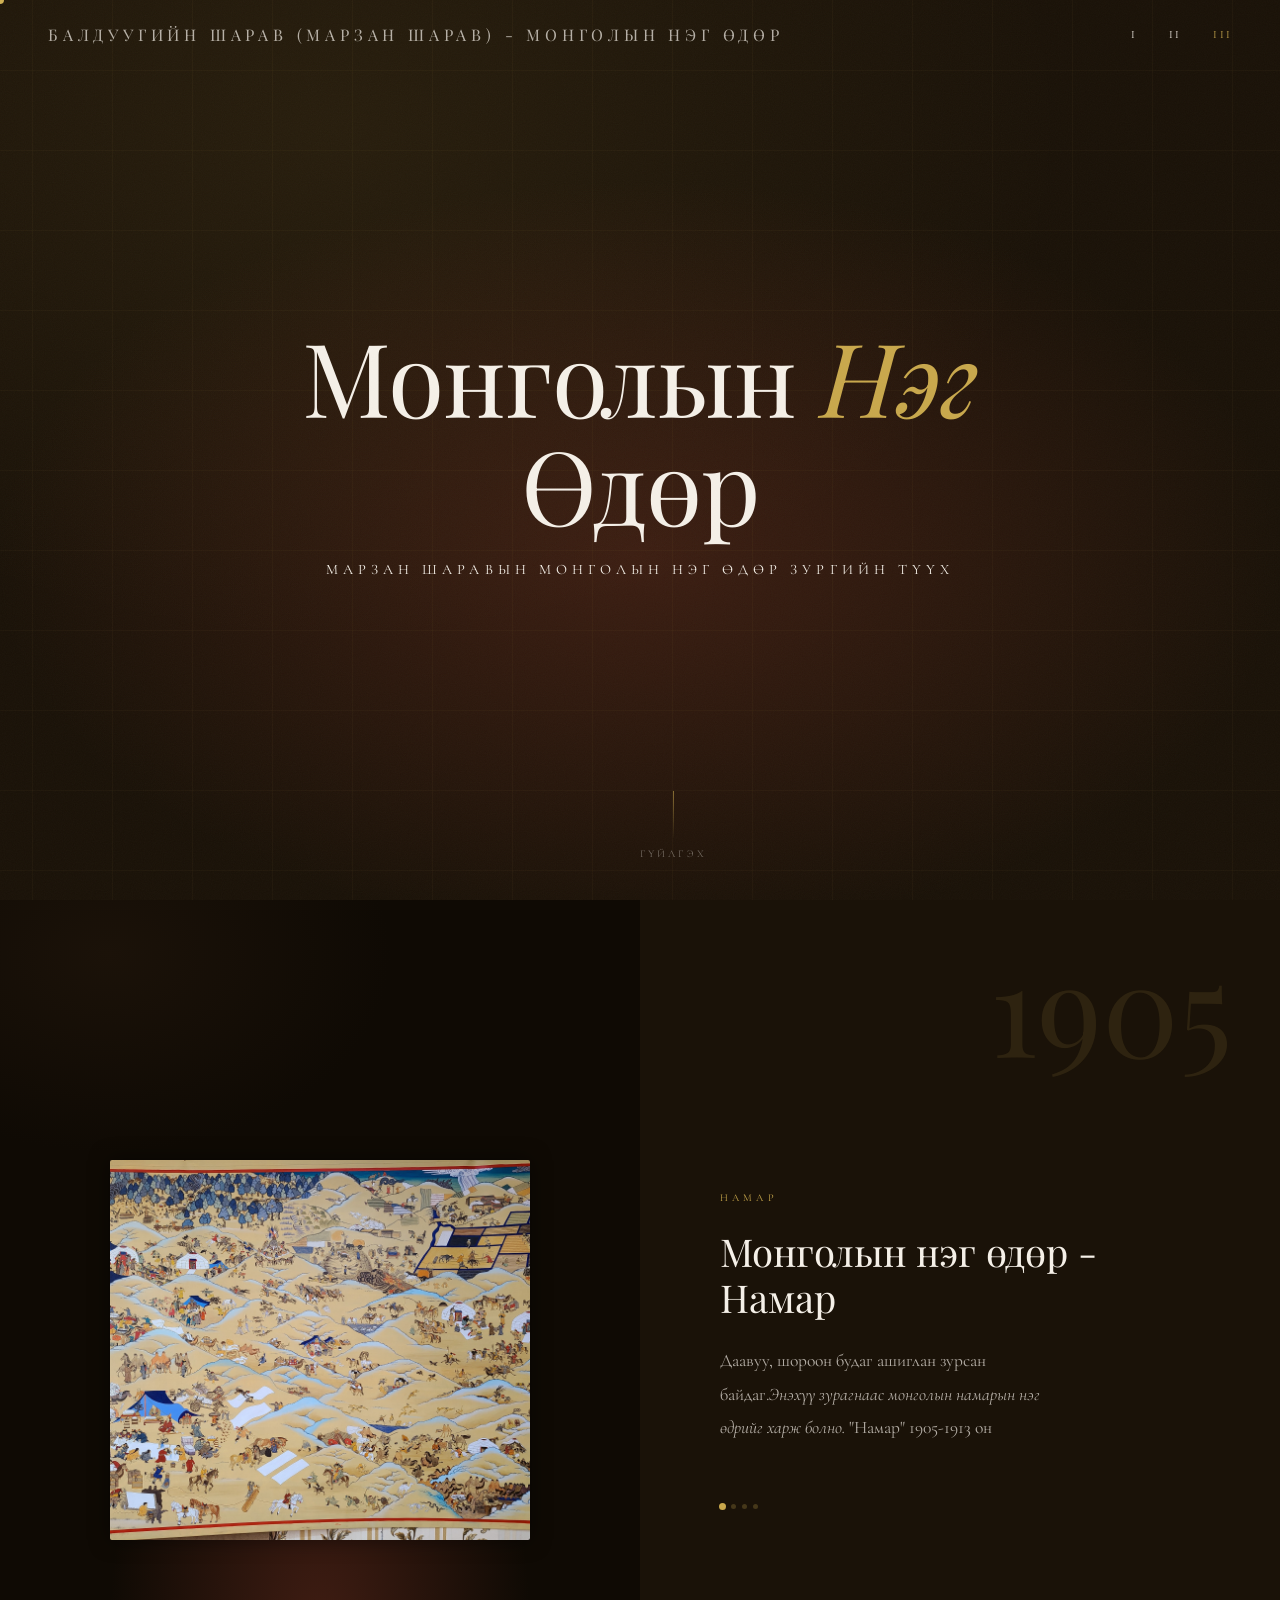
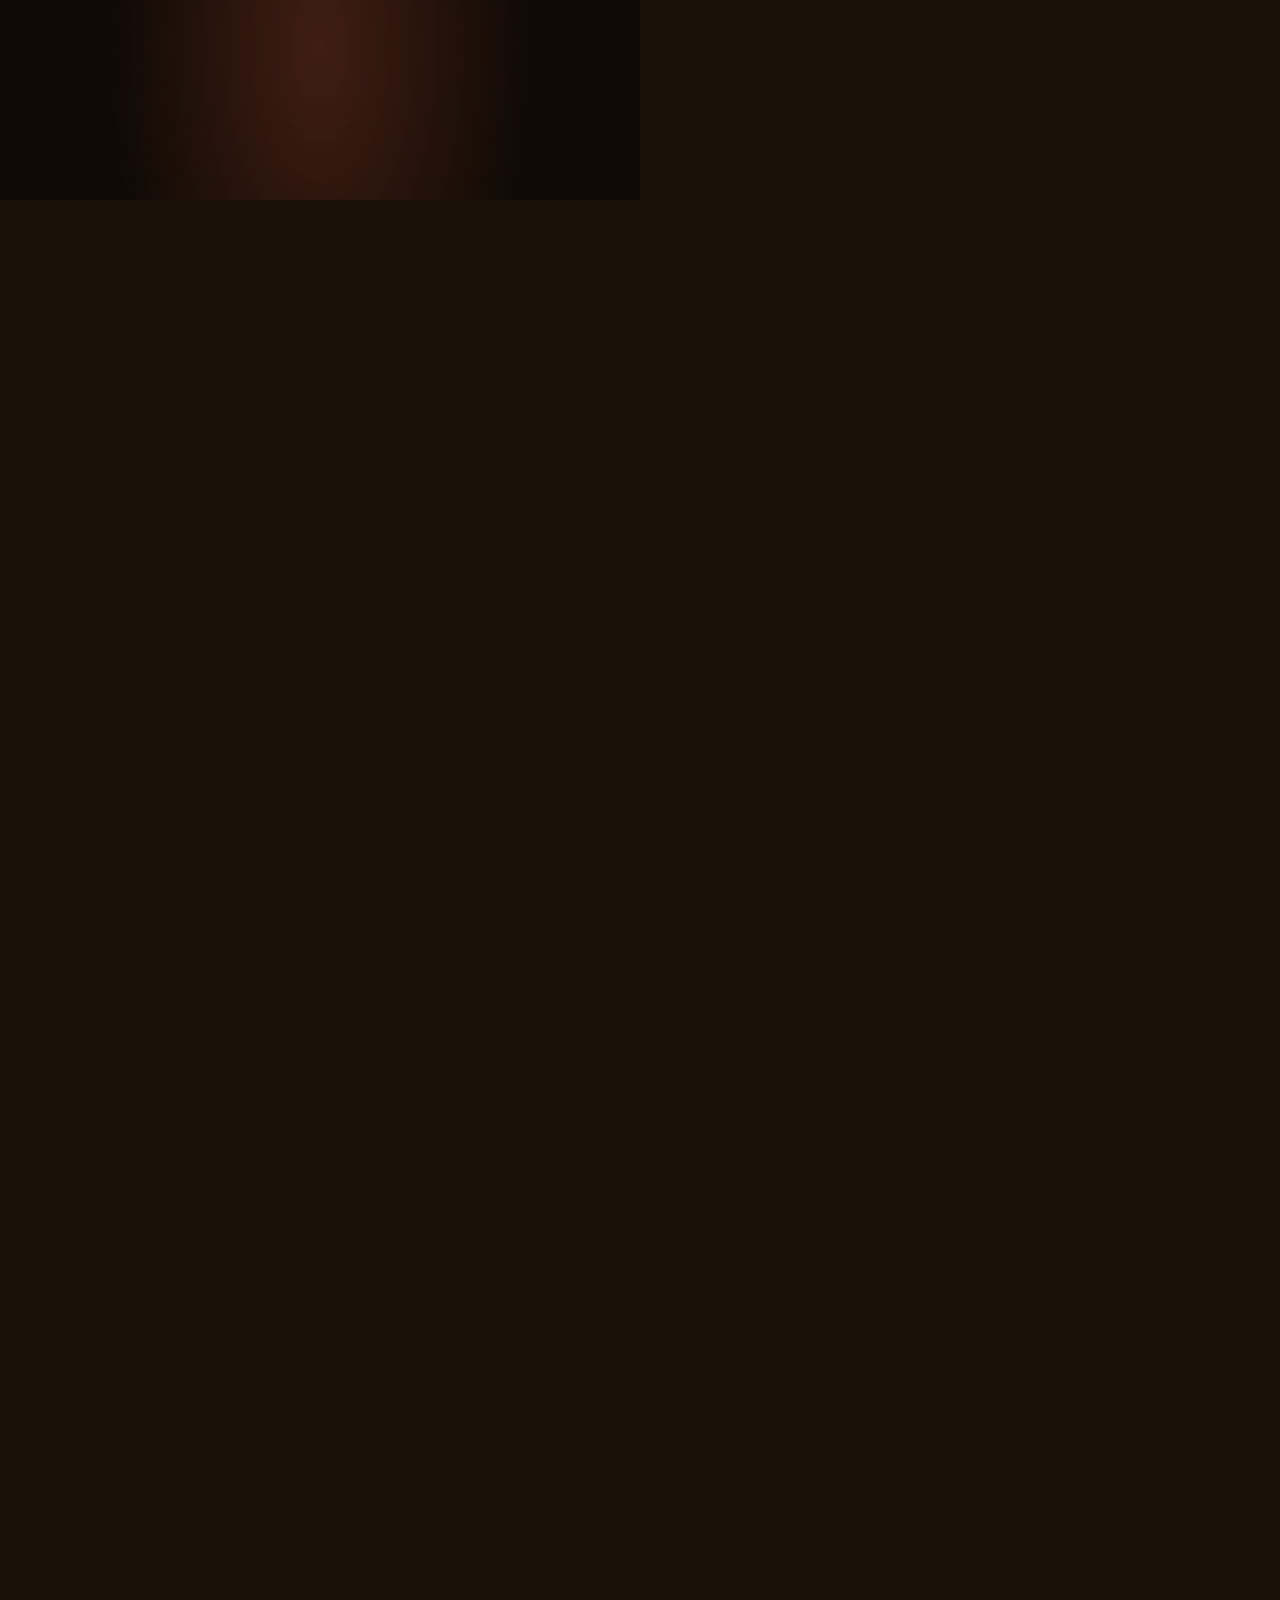
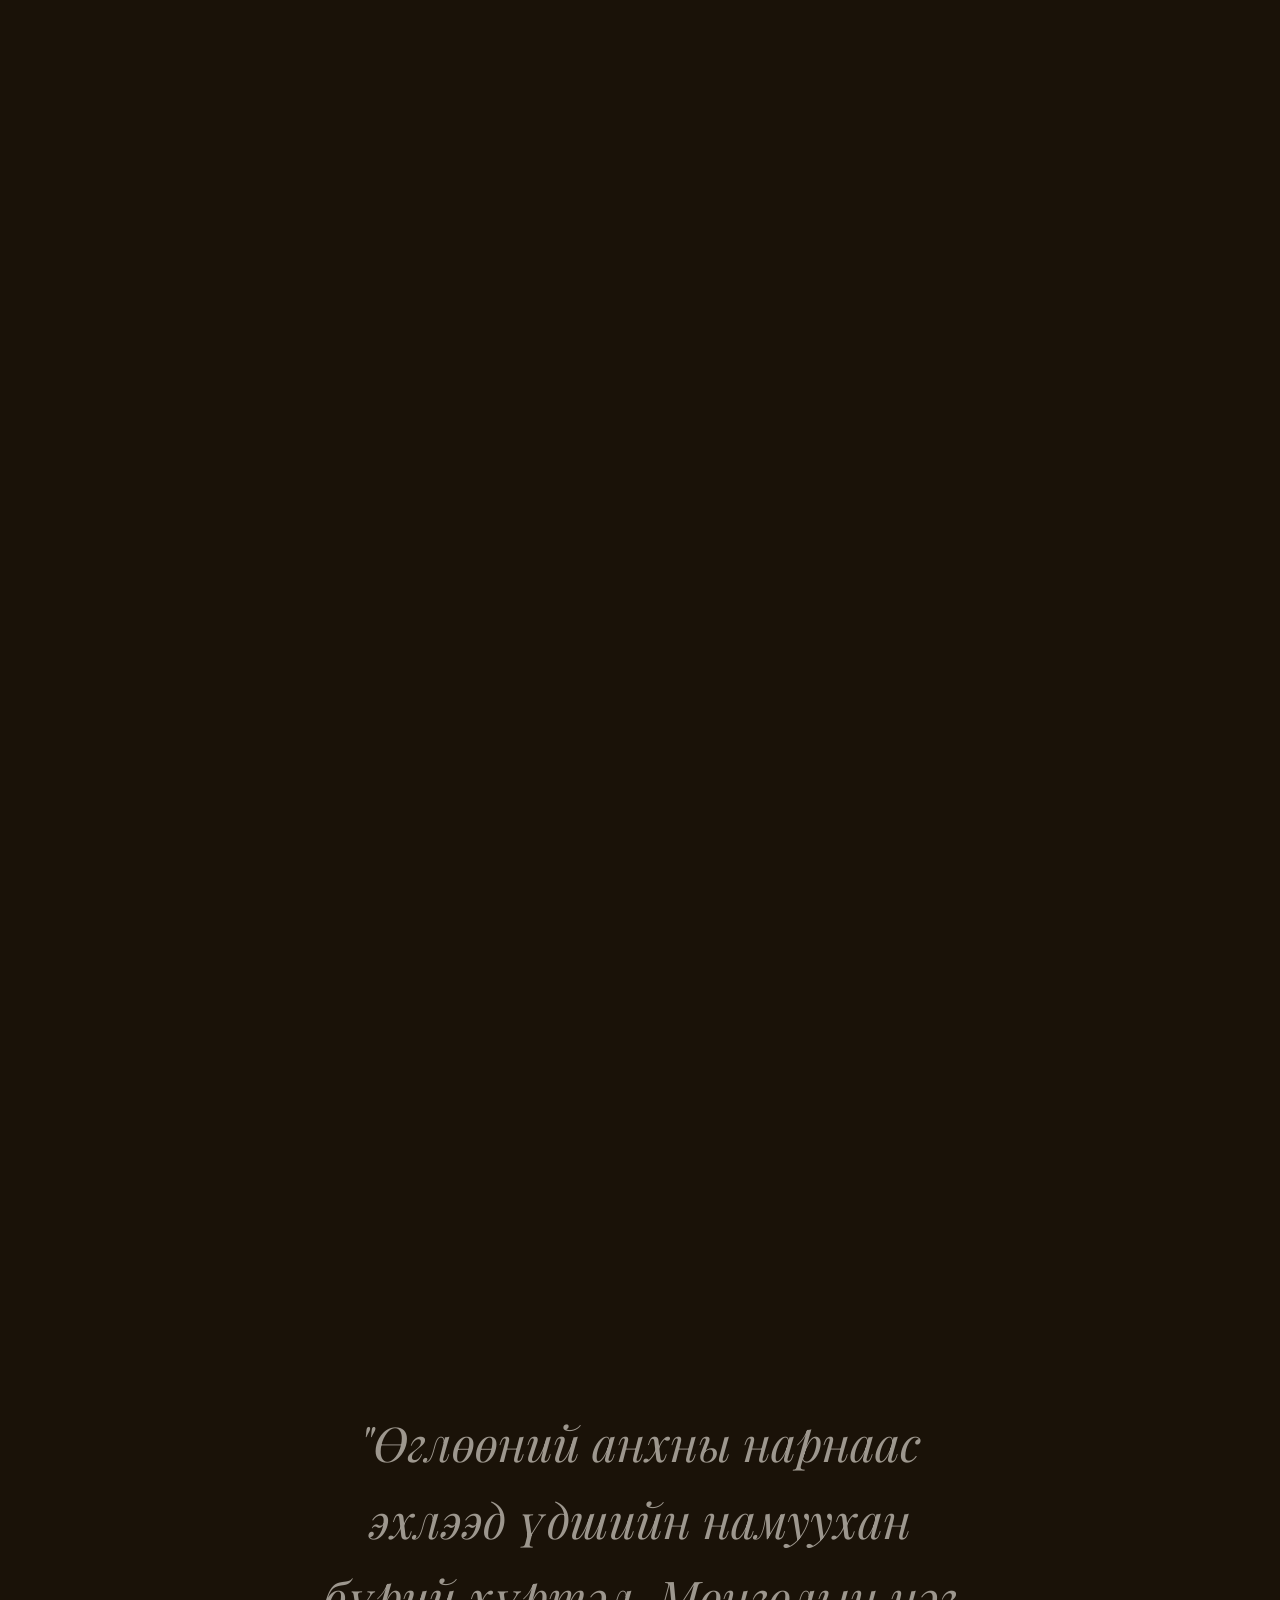
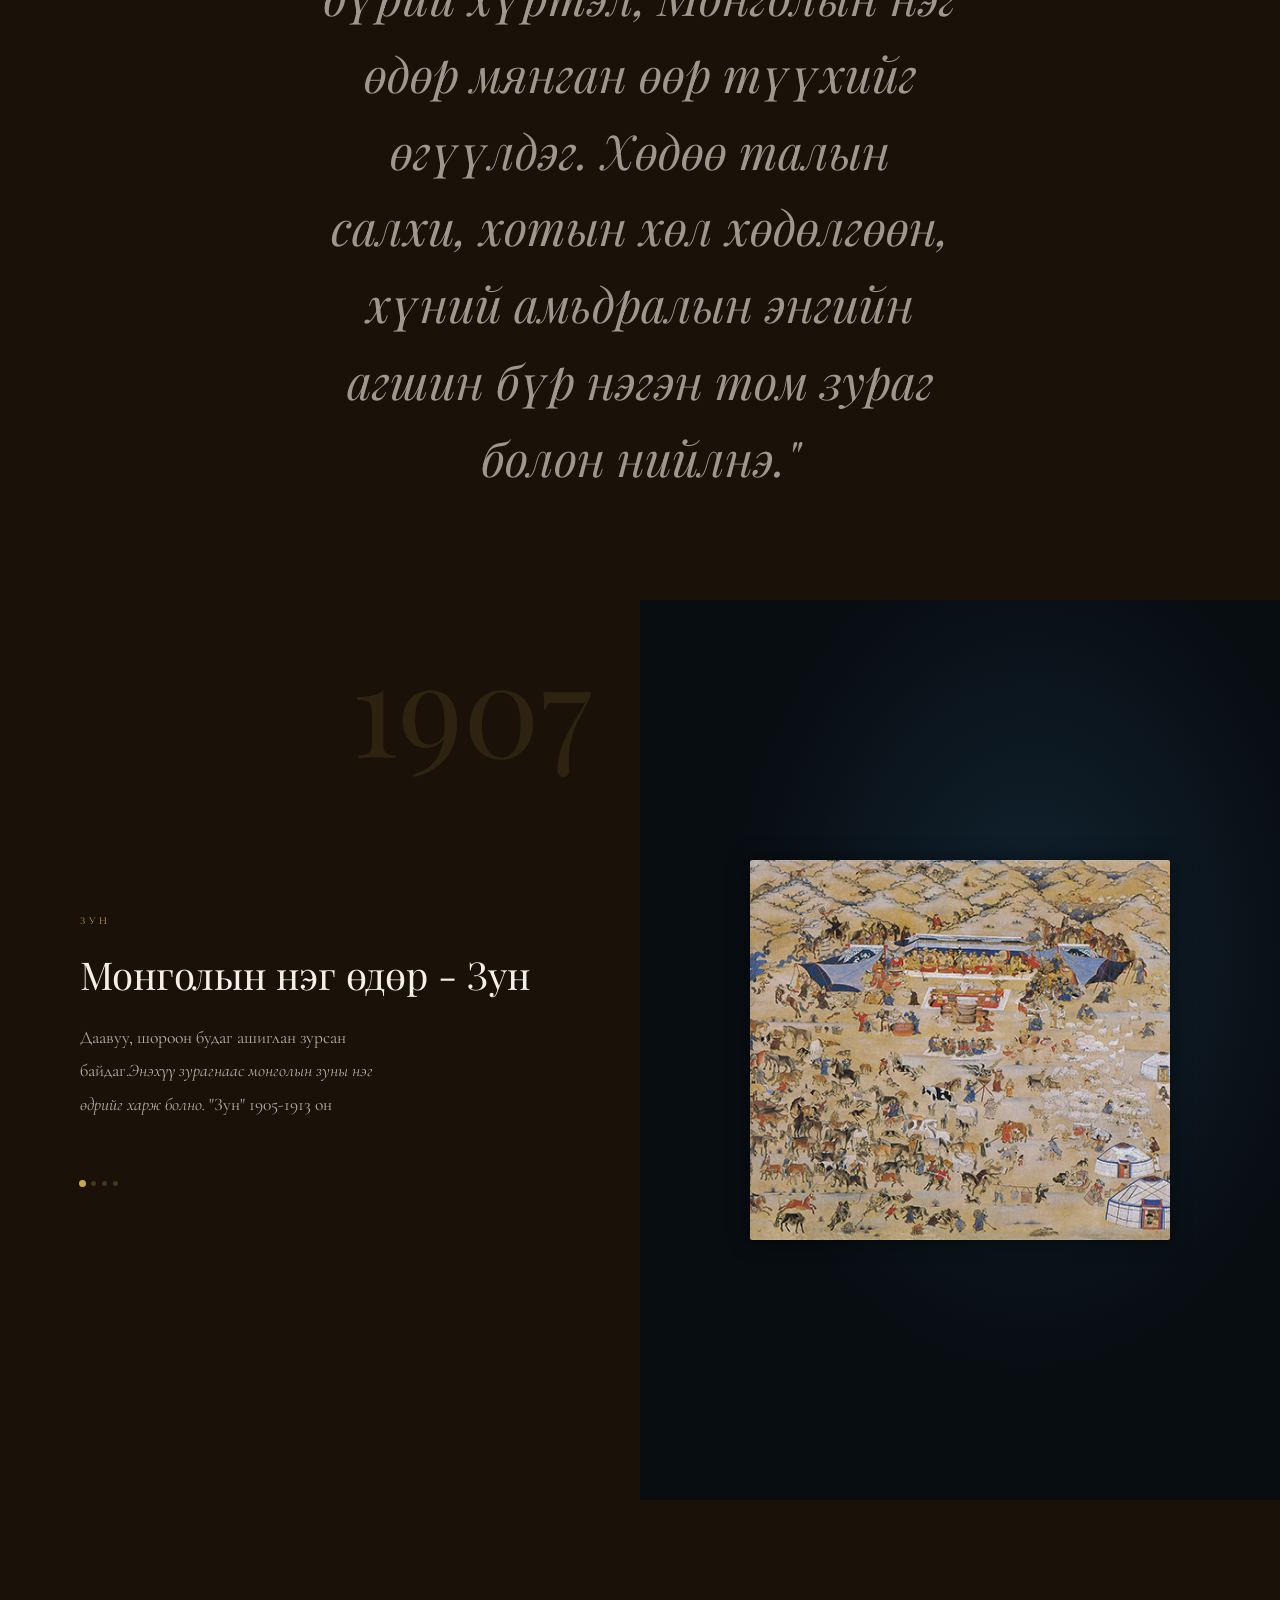
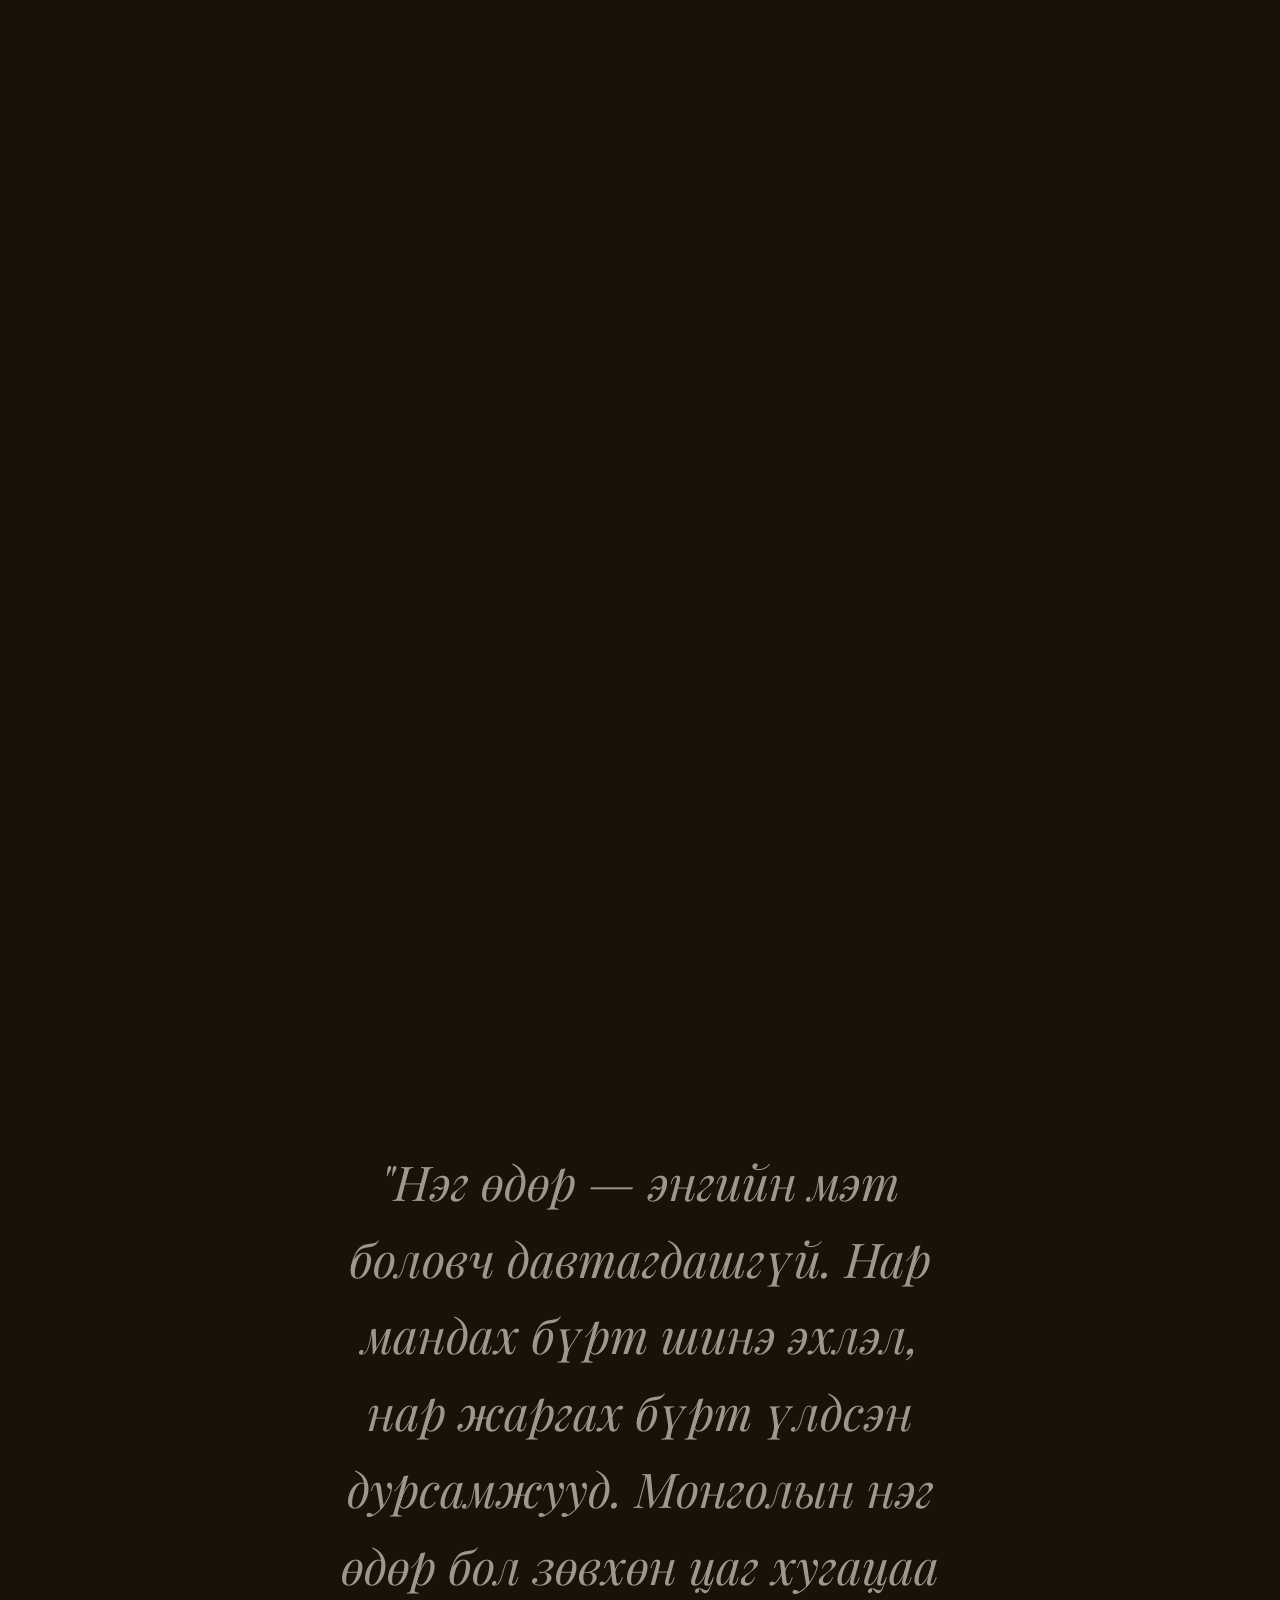
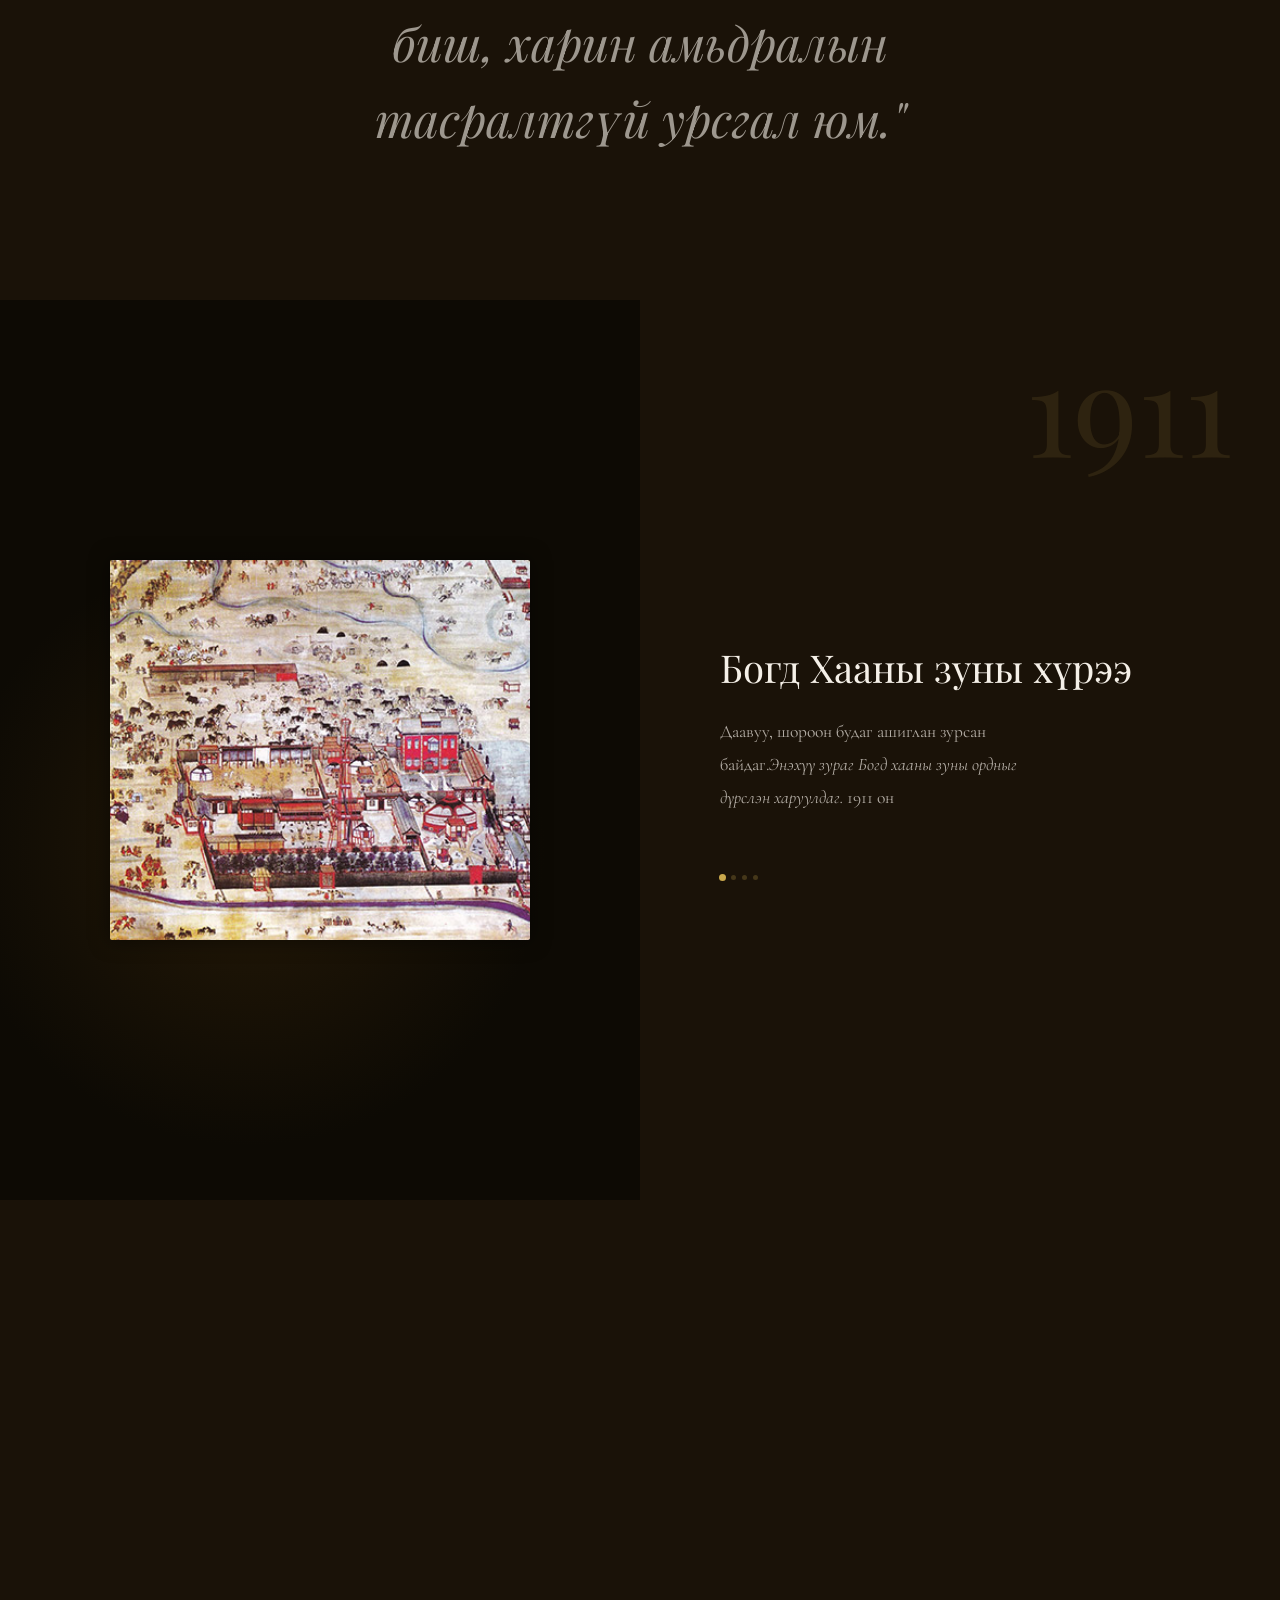
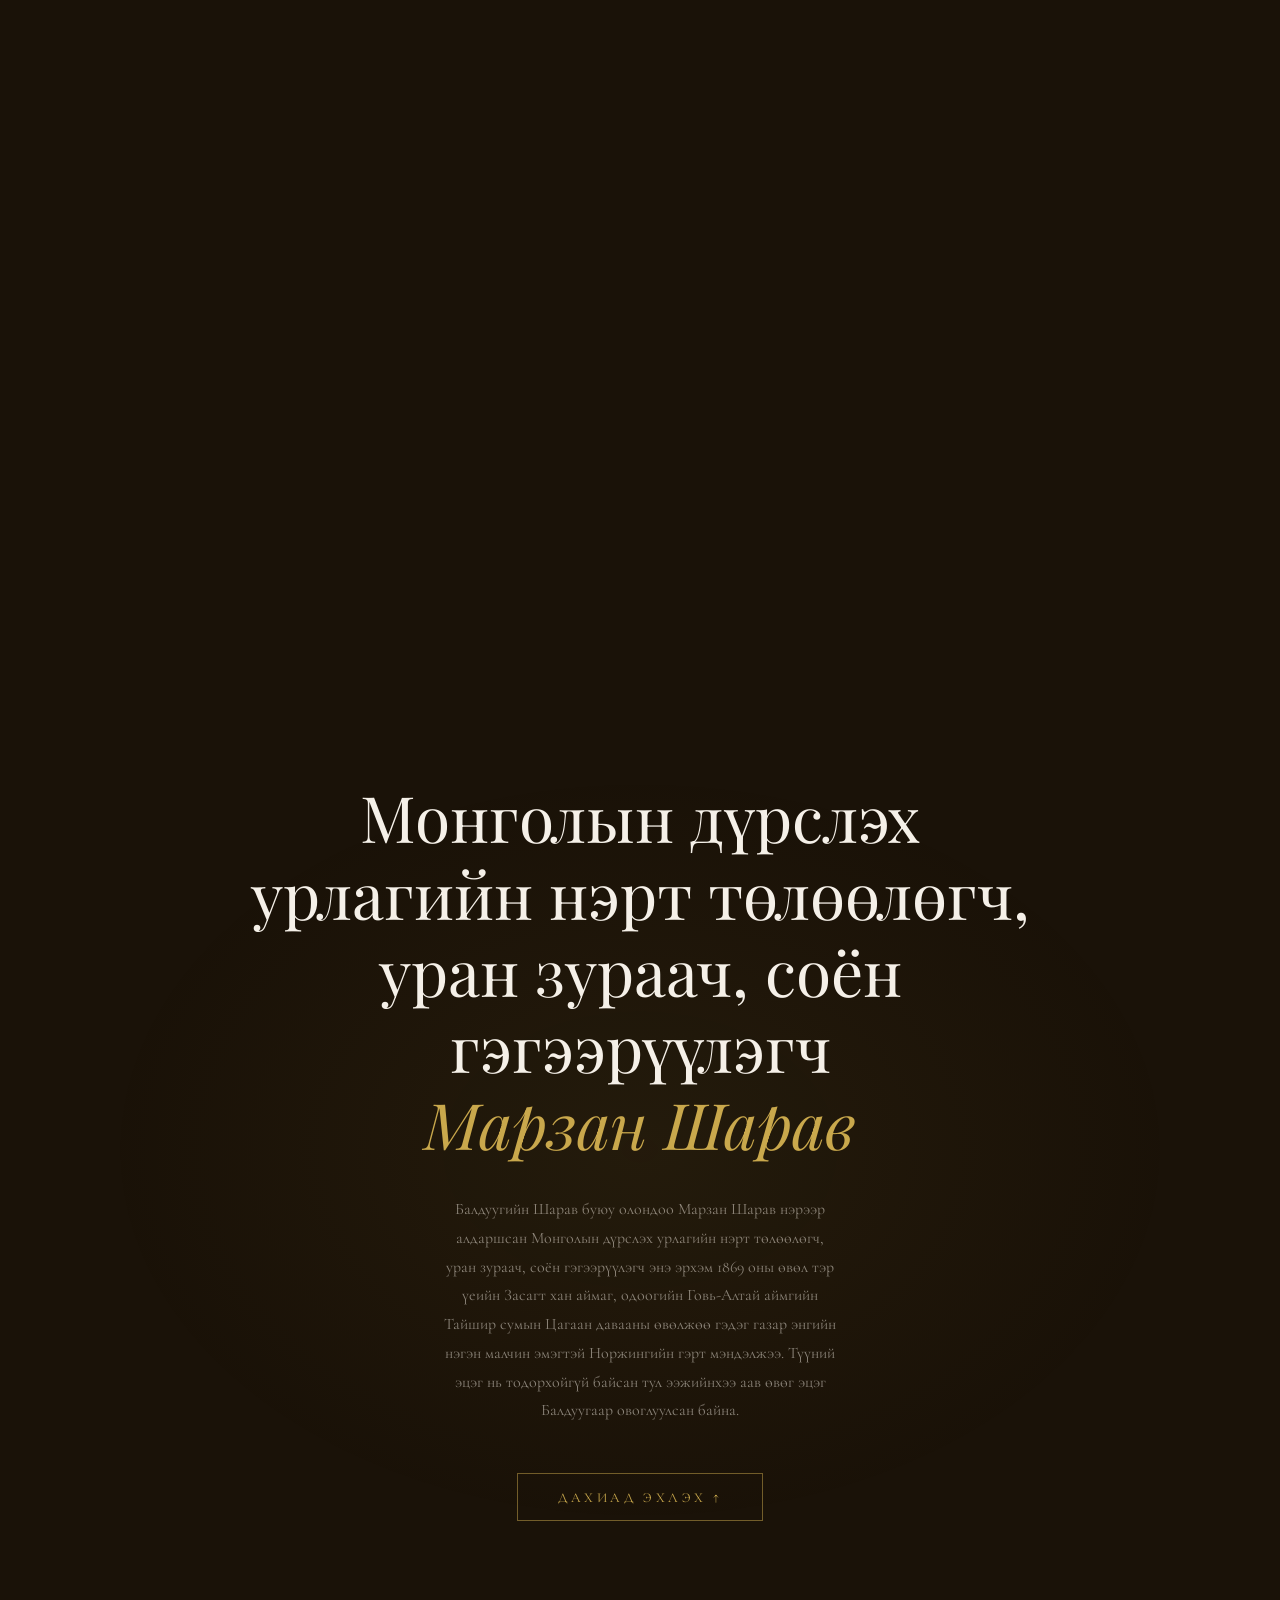
==== commit fb0657f0: "SEO changes" ====
--- a/index.html
+++ b/index.html
@@ -1,12 +1,53 @@
 <!DOCTYPE html>
-<html lang="en">
+<html lang="mn">
 <head>
 <meta charset="UTF-8">
 <meta name="viewport" content="width=device-width, initial-scale=1.0">
-<title>Монголын нэг өдөр</title>
+<title>Монголын нэг өдөр - Марзан Шаравын зургийн түүх</title>
+<meta name="description" content="Марзан Шаравын 'Монголын нэг өдөр' зохиомжийн тухай дэлгэрэнгүй мэдээлэл. Монголын дүрслэх урлагийн нэрт бүтээл, Богд хааны хүрээний амьдрал, намар, зуны дүрслэл.">
+<meta name="keywords" content="Марзан Шарав, Монголын нэг өдөр, монгол урлаг, дүрслэх урлаг, Богд хааны хүрээ, монгол зураг">
+<meta name="author" content="Марзан Шарав">
+<meta name="robots" content="index, follow">
+<!-- Open Graph -->
+<meta property="og:title" content="Монголын нэг өдөр - Марзан Шаравын зургийн түүх">
+<meta property="og:description" content="Марзан Шаравын 'Монголын нэг өдөр' зохиомжийн тухай дэлгэрэнгүй мэдээлэл. Монголын дүрслэх урлагийн нэрт бүтээл.">
+<meta property="og:image" content="img/mongoliin neg udur.jpg">
+<meta property="og:url" content="https://example.com/">
+<meta property="og:type" content="website">
+<!-- Twitter Card -->
+<meta name="twitter:card" content="summary_large_image">
+<meta name="twitter:title" content="Монголын нэг өдөр - Марзан Шаравын зургийн түүх">
+<meta name="twitter:description" content="Марзан Шаравын 'Монголын нэг өдөр' зохиомжийн тухай дэлгэрэнгүй мэдээлэл.">
+<meta name="twitter:image" content="img/mongoliin neg udur.jpg">
+<link rel="preconnect" href="https://fonts.googleapis.com">
+<link rel="preconnect" href="https://fonts.gstatic.com" crossorigin>
 <link href="https://fonts.googleapis.com/css2?family=Playfair+Display:ital,wght@0,300;0,400;1,300&family=Cormorant+Garamond:wght@300;400&display=swap" rel="stylesheet">
-<link rel="stylesheet" href="hunaimar.css">
-<script src="hunaimar.js" defer></script>
+<link rel="stylesheet" href="index.css">
+<script src="index.js" defer></script>
+<script type="application/ld+json">
+{
+ "@context": "https://schema.org",
+ "@type": "Article",
+ "headline": "Монголын нэг өдөр - Марзан Шаравын зургийн түүх",
+ "author": {
+   "@type": "Person",
+   "name": "Марзан Шарав",
+   "alternateName": "Балдуугийн Шарав"
+ },
+ "description": "Марзан Шаравын 'Монголын нэг өдөр' зохиомжийн тухай дэлгэрэнгүй мэдээлэл. Монголын дүрслэх урлагийн нэрт бүтээл, Богд хааны хүрээний амьдрал, намар, зуны дүрслэл.",
+ "datePublished": "1905",
+ "dateModified": "1913",
+ "image": [
+   "img/mongoliin neg udur.jpg",
+   "img/MNU-zun.jpg",
+   "img/MNU-bogd xaanii zunii ordon.jpg"
+ ],
+ "publisher": {
+   "@type": "Organization",
+   "name": "Монголын дүрслэх урлаг"
+ }
+}
+</script>
 </head>
 <body>
 
@@ -22,6 +63,7 @@
   </ul>
 </nav>
 
+<main>
 <!-- HERO -->
 <section id="hero">
   <div id="hero-bg"></div>
@@ -39,7 +81,7 @@
     <div class="panel-image">
       <div class="img-wrap" id="img1">
         <div class="fake-painting bg-ch1" style="width:100%;height:100%;">
-          <img src="img/mongoliin neg udur.jpg" alt="Mongoliin Neg Udur" width="420" height="380" style="object-fit:cover; border-radius:2px; box-shadow: 0 0 20px rgba(0,0,0,0.5);">
+          <img src="img/mongoliin neg udur.jpg" alt="Марзан Шаравын 'Монголын нэг өдөр - Намар' зураг, 1905-1913 онд зурсан, даавуу шороон будаг ашиглан" width="420" height="380" loading="lazy" style="object-fit:cover; border-radius:2px; box-shadow: 0 0 20px rgba(0,0,0,0.5);">
         </div>
       </div>
     </div>
@@ -77,8 +119,8 @@
       <div class="ch-label">Зун</div>
       <h2>Монголын нэг өдөр - Зун</h2>
       <div class="narr-lines" id="narr2">
-        <p class="narr-line" data-step="0">Даавуу, шороон будаг ашиглан зурсан байдаг.<em>Энэхүү зурагнаас монголын намарын нэг өдрийг харж болно.</em> "Намар" 1905-1913 он</p>
-        <p class="narr-line" data-step="1">Марзан Шарав нь монгол улсын нийслэл хүрээний тухайн үеийн байдлыг маш гайхалтайгаар монголын нэг өдөр зохиомжын хүрээнд буулгасан байдаг.</p>
+        <p class="narr-line" data-step="0">Даавуу, шороон будаг ашиглан зурсан байдаг.<em>Энэхүү зурагнаас монголын зуны нэг өдрийг харж болно.</em> "Зун" 1905-1913 он</p>
+        <p class="narr-line" data-step="1">Марзан Шаравын зуны зураг нь Богд хааны хүрээний зуны амьдралыг дүрслэн харуулдаг.</p>
         <p class="narr-line" data-step="2">Энэ зохиомжид Богд Хааны хүрээ - өвөл, Богд хааны хүрээ - зун, Намар, Зун гэх мэт 4 зургыг зурсан байдаг.</p>
         <p class="narr-line" data-step="3">Судлаачид энэ зургийн тухай судалгаа хийхдээ 1905-1913 онд хийгдсэн хэмээн дүгнэсэн байдаг.</p>
     </div>
@@ -92,7 +134,7 @@
     <div class="panel-image" style="order:2">
       <div class="img-wrap" id="img2">
         <div class="fake-painting bg-ch2" style="width:100%;height:100%;">
-          <img src="img/MNU-zun.jpg" alt="MNU Zun" width="420" height="380" style="object-fit:cover; border-radius:2px; box-shadow: 0 0 20px rgba(0,0,0,0.5);">
+          <img src="img/MNU-zun.jpg" alt="Марзан Шаравын 'Монголын нэг өдөр - Зун' зураг, Богд хааны хүрээний зуны дүрслэл, 1905-1913 он" width="420" height="380" loading="lazy" style="object-fit:cover; border-radius:2px; box-shadow: 0 0 20px rgba(0,0,0,0.5);">
         </div>
       </div>
     </div>
@@ -111,7 +153,7 @@
     <div class="panel-image">
       <div class="img-wrap" id="img3">
         <div class="fake-painting bg-ch3" style="width:100%;height:100%;">
-          <img src="img/MNU-bogd xaanii zunii ordon.jpg" alt="MNU Bogd Khan's Summer Palace" width="420" height="380" style="object-fit:cover; border-radius:2px; box-shadow: 0 0 20px rgba(0,0,0,0.5);">
+          <img src="img/MNU-bogd xaanii zunii ordon.jpg" alt="Марзан Шаравын 'Богд Хааны зуны хүрээ' зураг, Монголын дүрслэх урлагийн бүтээл, 1911 он" width="420" height="380" loading="lazy" style="object-fit:cover; border-radius:2px; box-shadow: 0 0 20px rgba(0,0,0,0.5);">
         </div>
       </div>
     </div>
@@ -120,10 +162,10 @@
       <div class="ch-label"></div>
       <h2>Богд Хааны зуны хүрээ</h2>
       <div class="narr-lines" id="narr3">
-        <p class="narr-line" data-step="0">Даавуу, шороон будаг ашиглан зурсан байдаг.<em>Энэхүү зурагнаас монголын намарын нэг өдрийг харж болно.</em> "Намар" 1905-1913 он</p>
-        <p class="narr-line" data-step="1">Марзан Шарав нь монгол улсын нийслэл хүрээний тухайн үеийн байдлыг маш гайхалтайгаар монголын нэг өдөр зохиомжын хүрээнд буулгасан байдаг.</p>
+        <p class="narr-line" data-step="0">Даавуу, шороон будаг ашиглан зурсан байдаг.<em>Энэхүү зураг Богд хааны зуны ордныг дүрслэн харуулдаг.</em> 1911 он</p>
+        <p class="narr-line" data-step="1">Марзан Шаравын энэ бүтээл нь Богд хааны зуны ордны архитектур болон тухайн үеийн амьдралыг харуулдаг.</p>
         <p class="narr-line" data-step="2">Энэ зохиомжид Богд Хааны хүрээ - өвөл, Богд хааны хүрээ - зун, Намар, Зун гэх мэт 4 зургыг зурсан байдаг.</p>
-        <p class="narr-line" data-step="3">Судлаачид энэ зургийн тухай судалгаа хийхдээ 1905-1913 онд хийгдсэн хэмээн дүгнэсэн байдаг.</p>
+        <p class="narr-line" data-step="3">Судлаачид энэ зургийн тухай судалгаа хийхдээ 1911 онд хийгдсэн хэмээн дүгнэсэн байдаг.</p>
     </div>
       <div class="timeline-dots" id="dots3">
         <div class="dot active"></div>
@@ -135,12 +177,18 @@
   </div>
 </div>
 
+</main>
+
 <!-- FINALE -->
-<section id="finale">
+<article id="finale">
   <h2>Монголын дүрслэх урлагийн нэрт төлөөлөгч, уран зураач, соён гэгээрүүлэгч<br><em style="color:var(--gold)">Марзан Шарав</em></h2>
   <p>Балдуугийн Шарав буюу олондоо Марзан Шарав нэрээр алдаршсан Монголын дүрслэх урлагийн нэрт төлөөлөгч, уран зураач, соён гэгээрүүлэгч энэ эрхэм 1869 оны өвөл тэр үеийн Засагт хан аймаг, одоогийн Говь-Алтай аймгийн
      Тайшир сумын Цагаан давааны өвөлжөө гэдэг газар энгийн нэгэн малчин эмэгтэй Норжингийн гэрт мэндэлжээ. Түүний эцэг нь тодорхойгүй байсан тул ээжийнхээ аав өвөг эцэг Балдуугаар овоглуулсан байна.</p>
   <button class="cta">Дахиад эхлэх ↑</button>
-</section>
+</article>
+
+<footer>
+  <p>&copy; 2026 Монголын дүрслэх урлаг. Марзан Шаравын бүтээл.</p>
+</footer>
 </body>
 </html>
--- a/index.css
+++ b/index.css
@@ -0,0 +1,426 @@
+  *, *::before, *::after { box-sizing: border-box; margin: 0; padding: 0; }
+
+  :root {
+    --cream: #f5f0e8;
+    --ink: #1a1208;
+    --gold: #c9a84c;
+    --rust: #8b3a2a;
+    --fog: rgba(245,240,232,0.08);
+  }
+
+  html { scroll-behavior: smooth; }
+
+  body {
+    background: var(--ink);
+    color: var(--cream);
+    font-family: 'Cormorant Garamond', Georgia, serif;
+    overflow-x: hidden;
+    cursor: none;
+  }
+
+  /* Custom cursor */
+  #cursor {
+    position: fixed;
+    width: 8px; height: 8px;
+    background: var(--gold);
+    border-radius: 50%;
+    pointer-events: none;
+    z-index: 9999;
+    transform: translate(-50%, -50%);
+    transition: width 0.2s, height 0.2s, background 0.2s;
+    mix-blend-mode: screen;
+  }
+  #cursor.big { width: 40px; height: 40px; background: rgba(201,168,76,0.3); }
+
+  /* Progress bar */
+  #progress {
+    position: fixed;
+    top: 0; left: 0;
+    height: 1px;
+    background: var(--gold);
+    z-index: 1000;
+    width: 0%;
+    transition: width 0.1s linear;
+  }
+
+  /* Nav */
+  nav {
+    position: fixed;
+    top: 0; left: 0; right: 0;
+    z-index: 100;
+    padding: 1.5rem 3rem;
+    display: flex;
+    justify-content: space-between;
+    align-items: center;
+    mix-blend-mode: normal;
+  }
+  nav .logo {
+    font-family: 'Playfair Display', serif;
+    font-weight: 300;
+    font-size: 1rem;
+    letter-spacing: 0.3em;
+    text-transform: uppercase;
+    color: var(--cream);
+    opacity: 0.7;
+  }
+  nav .chapters {
+    display: flex;
+    gap: 2rem;
+    list-style: none;
+  }
+  nav .chapters li {
+    font-size: 0.7rem;
+    letter-spacing: 0.2em;
+    text-transform: uppercase;
+    color: var(--cream);
+    opacity: 0.4;
+    cursor: pointer;
+    transition: opacity 0.3s;
+  }
+  nav .chapters li:hover, nav .chapters li.active { opacity: 1; color: var(--gold); }
+
+  /* Hero */
+  #hero {
+    position: relative;
+    height: 100vh;
+    display: flex;
+    align-items: center;
+    justify-content: center;
+    flex-direction: column;
+    text-align: center;
+    overflow: hidden;
+  }
+  #hero-bg {
+    position: absolute;
+    inset: -10%;
+    background:
+      radial-gradient(ellipse 60% 50% at 50% 60%, rgba(139,58,42,0.3) 0%, transparent 70%),
+      radial-gradient(ellipse 80% 80% at 30% 20%, rgba(201,168,76,0.08) 0%, transparent 60%),
+      #1a1208;
+    will-change: transform;
+  }
+  /* Decorative grid lines */
+  #hero-bg::before {
+    content: '';
+    position: absolute;
+    inset: 0;
+    background-image:
+      linear-gradient(rgba(201,168,76,0.04) 1px, transparent 1px),
+      linear-gradient(90deg, rgba(201,168,76,0.04) 1px, transparent 1px);
+    background-size: 80px 80px;
+  }
+
+  #hero h1 {
+    font-family: 'Playfair Display', serif;
+    font-weight: 300;
+    font-size: clamp(3rem, 8vw, 7rem);
+    line-height: 1.05;
+    letter-spacing: -0.01em;
+    position: relative;
+    z-index: 2;
+    opacity: 0;
+    transform: translateY(30px);
+    animation: fadeUp 1.2s 0.3s forwards cubic-bezier(0.16, 1, 0.3, 1);
+  }
+  #hero h1 em {
+    font-style: italic;
+    color: var(--gold);
+  }
+  #hero .subtitle {
+    font-size: clamp(0.75rem, 1.5vw, 0.9rem);
+    letter-spacing: 0.35em;
+    text-transform: uppercase;
+    color: var(--cream);
+    opacity: 0;
+    margin-top: 1.5rem;
+    position: relative;
+    z-index: 2;
+    animation: fadeUp 1.2s 0.6s forwards cubic-bezier(0.16, 1, 0.3, 1);
+  }
+  #hero .scroll-cue {
+    position: absolute;
+    bottom: 2.5rem;
+    left: 50%;
+    transform: translateX(-50%);
+    display: flex;
+    flex-direction: column;
+    align-items: center;
+    gap: 8px;
+    opacity: 0;
+    animation: fadeUp 1s 1.2s forwards;
+  }
+  #hero .scroll-cue span {
+    font-size: 0.65rem;
+    letter-spacing: 0.3em;
+    text-transform: uppercase;
+    color: rgba(245,240,232,0.4);
+  }
+  .scroll-line {
+    width: 1px;
+    height: 48px;
+    background: linear-gradient(to bottom, rgba(201,168,76,0.6), transparent);
+    animation: scrollPulse 2s infinite;
+  }
+  @keyframes scrollPulse {
+    0% { transform: scaleY(0); transform-origin: top; }
+    50% { transform: scaleY(1); transform-origin: top; }
+    51% { transform: scaleY(1); transform-origin: bottom; }
+    100% { transform: scaleY(0); transform-origin: bottom; }
+  }
+
+  @keyframes fadeUp {
+    to { opacity: 1; transform: translateY(0); }
+  }
+
+  /* Chapters — each is a scroll track */
+  .chapter-track {
+    position: relative;
+    height: 400vh;
+  }
+
+  .chapter-panel {
+    position: sticky;
+    top: 0;
+    height: 100vh;
+    overflow: hidden;
+    display: grid;
+    grid-template-columns: 1fr 1fr;
+  }
+
+  /* Image side */
+  .panel-image {
+    position: relative;
+    overflow: hidden;
+  }
+  .panel-image .img-wrap {
+    position: absolute;
+    inset: -5%;
+    will-change: transform;
+    transition: none;
+  }
+  .fake-painting {
+    width: 100%;
+    height: 100%;
+    display: flex;
+    align-items: center;
+    justify-content: center;
+  }
+
+  /* Text side */
+  .panel-text {
+    display: flex;
+    flex-direction: column;
+    justify-content: center;
+    padding: 5rem 4rem 5rem 5rem;
+    position: relative;
+    z-index: 2;
+  }
+  .panel-text .ch-label {
+    font-size: 0.65rem;
+    letter-spacing: 0.4em;
+    text-transform: uppercase;
+    color: var(--gold);
+    margin-bottom: 1.5rem;
+    opacity: 0;
+    transform: translateX(-10px);
+    transition: opacity 0.6s, transform 0.6s;
+  }
+  .panel-text .ch-year {
+    font-family: 'Playfair Display', serif;
+    font-weight: 300;
+    font-size: clamp(5rem, 10vw, 9rem);
+    line-height: 0.9;
+    color: rgba(201,168,76,0.12);
+    position: absolute;
+    top: 3rem; right: 3rem;
+    pointer-events: none;
+    font-variant-numeric: tabular-nums;
+    transition: opacity 0.5s;
+  }
+  .panel-text h2 {
+    font-family: 'Playfair Display', serif;
+    font-weight: 300;
+    font-size: clamp(1.8rem, 3vw, 2.8rem);
+    line-height: 1.2;
+    margin-bottom: 1.5rem;
+    opacity: 0;
+    transform: translateY(15px);
+    transition: opacity 0.7s 0.1s, transform 0.7s 0.1s;
+  }
+
+  .narr-lines {
+    position: relative;
+    min-height: 7rem;
+  }
+  .narr-line {
+    position: absolute;
+    top: 0;
+    font-size: clamp(0.95rem, 1.4vw, 1.1rem);
+    line-height: 1.9;
+    color: rgba(245,240,232,0.7);
+    max-width: 40ch;
+    opacity: 0;
+    transform: translateY(8px);
+    transition: opacity 0.5s, transform 0.5s;
+    pointer-events: none;
+  }
+  .narr-line.visible {
+    opacity: 1;
+    transform: translateY(0);
+    pointer-events: auto;
+  }
+
+  .timeline-dots {
+    display: flex;
+    gap: 6px;
+    margin-top: 3rem;
+    opacity: 0;
+    transition: opacity 0.6s 0.3s;
+  }
+  .timeline-dots .dot {
+    width: 5px; height: 5px;
+    border-radius: 50%;
+    background: rgba(201,168,76,0.25);
+    transition: background 0.3s, transform 0.3s;
+  }
+  .timeline-dots .dot.active {
+    background: var(--gold);
+    transform: scale(1.4);
+  }
+
+  /* When chapter is in view */
+  .chapter-track.in-view .ch-label { opacity: 1; transform: translateX(0); }
+  .chapter-track.in-view h2 { opacity: 1; transform: translateY(0); }
+  .chapter-track.in-view .timeline-dots { opacity: 1; }
+
+  /* Divider between chapters */
+  .chapter-divider {
+    height: 100vh;
+    display: flex;
+    align-items: center;
+    justify-content: center;
+    position: relative;
+    overflow: hidden;
+  }
+  .divider-text {
+    font-family: 'Playfair Display', serif;
+    font-weight: 300;
+    font-size: clamp(1.5rem, 4vw, 3rem);
+    font-style: italic;
+    text-align: center;
+    max-width: 700px;
+    padding: 2rem;
+    color: rgba(245,240,232,0.6);
+    line-height: 1.6;
+    opacity: 0;
+    transform: translateY(20px);
+    transition: opacity 1s, transform 1s;
+  }
+  .divider-text.visible { opacity: 1; transform: translateY(0); }
+  .divider-line {
+    position: absolute;
+    left: 50%; top: 50%;
+    transform: translate(-50%, -50%);
+    width: 1px;
+    height: 0;
+    background: rgba(201,168,76,0.3);
+    transition: height 1s;
+  }
+  .chapter-divider.visible .divider-line { height: 60%; }
+
+  /* Final section */
+  #finale {
+    min-height: 100vh;
+    display: flex;
+    align-items: center;
+    justify-content: center;
+    flex-direction: column;
+    text-align: center;
+    padding: 4rem 2rem;
+    position: relative;
+    overflow: hidden;
+  }
+  #finale::before {
+    content: '';
+    position: absolute;
+    inset: 0;
+    background: radial-gradient(ellipse 60% 60% at 50% 50%, rgba(201,168,76,0.06) 0%, transparent 70%);
+  }
+  #finale h2 {
+    font-family: 'Playfair Display', serif;
+    font-weight: 300;
+    font-size: clamp(2rem, 5vw, 4rem);
+    line-height: 1.2;
+    max-width: 800px;
+    opacity: 0;
+    transform: translateY(20px);
+    transition: opacity 1s, transform 1s;
+  }
+  #finale h2.visible { opacity: 1; transform: translateY(0); }
+  #finale p {
+    font-size: 1rem;
+    color: rgba(245,240,232,0.5);
+    max-width: 50ch;
+    line-height: 1.8;
+    margin-top: 2rem;
+    opacity: 0;
+    transition: opacity 1s 0.3s;
+  }
+  #finale p.visible { opacity: 1; }
+  #finale .cta {
+    margin-top: 3rem;
+    padding: 0.9rem 2.5rem;
+    border: 1px solid rgba(201,168,76,0.5);
+    color: var(--gold);
+    font-family: 'Cormorant Garamond', serif;
+    font-size: 0.85rem;
+    letter-spacing: 0.25em;
+    text-transform: uppercase;
+    cursor: pointer;
+    background: transparent;
+    transition: background 0.3s, color 0.3s;
+    opacity: 0;
+    transition: opacity 1s 0.5s, background 0.3s, color 0.3s;
+  }
+  #finale .cta.visible { opacity: 1; }
+  #finale .cta:hover { background: var(--gold); color: var(--ink); }
+
+  /* SVG paintings */
+  svg.artwork { display: block; }
+
+  /* Painting 1 — Still Life style */
+  .bg-ch1 {
+    background:
+      radial-gradient(ellipse 50% 70% at 50% 80%, rgba(139,58,42,0.4) 0%, transparent 60%),
+      radial-gradient(ellipse 80% 40% at 20% 10%, rgba(30,20,10,0.8) 0%, transparent 50%),
+      #0f0a04;
+  }
+  .bg-ch2 {
+    background:
+      radial-gradient(ellipse 60% 60% at 60% 40%, rgba(26,58,80,0.5) 0%, transparent 70%),
+      #080d12;
+  }
+  .bg-ch3 {
+    background:
+      radial-gradient(ellipse 70% 50% at 40% 60%, rgba(60,40,10,0.5) 0%, transparent 60%),
+      #0d0a04;
+  }
+
+  /* Grain overlay */
+  body::after {
+    content: '';
+    position: fixed;
+    inset: 0;
+    pointer-events: none;
+    z-index: 500;
+    opacity: 0.03;
+    background-image: url("data:image/svg+xml,%3Csvg viewBox='0 0 256 256' xmlns='http://www.w3.org/2000/svg'%3E%3Cfilter id='noise'%3E%3CfeTurbulence type='fractalNoise' baseFrequency='0.9' numOctaves='4' stitchTiles='stitch'/%3E%3C/filter%3E%3Crect width='100%25' height='100%25' filter='url(%23noise)'/%3E%3C/svg%3E");
+    background-size: 256px 256px;
+  }
+
+  @media (max-width: 768px) {
+    .chapter-panel { grid-template-columns: 1fr; }
+    .panel-image { height: 50vh; }
+    .panel-text { padding: 2rem; }
+    nav .chapters { display: none; }
+  }
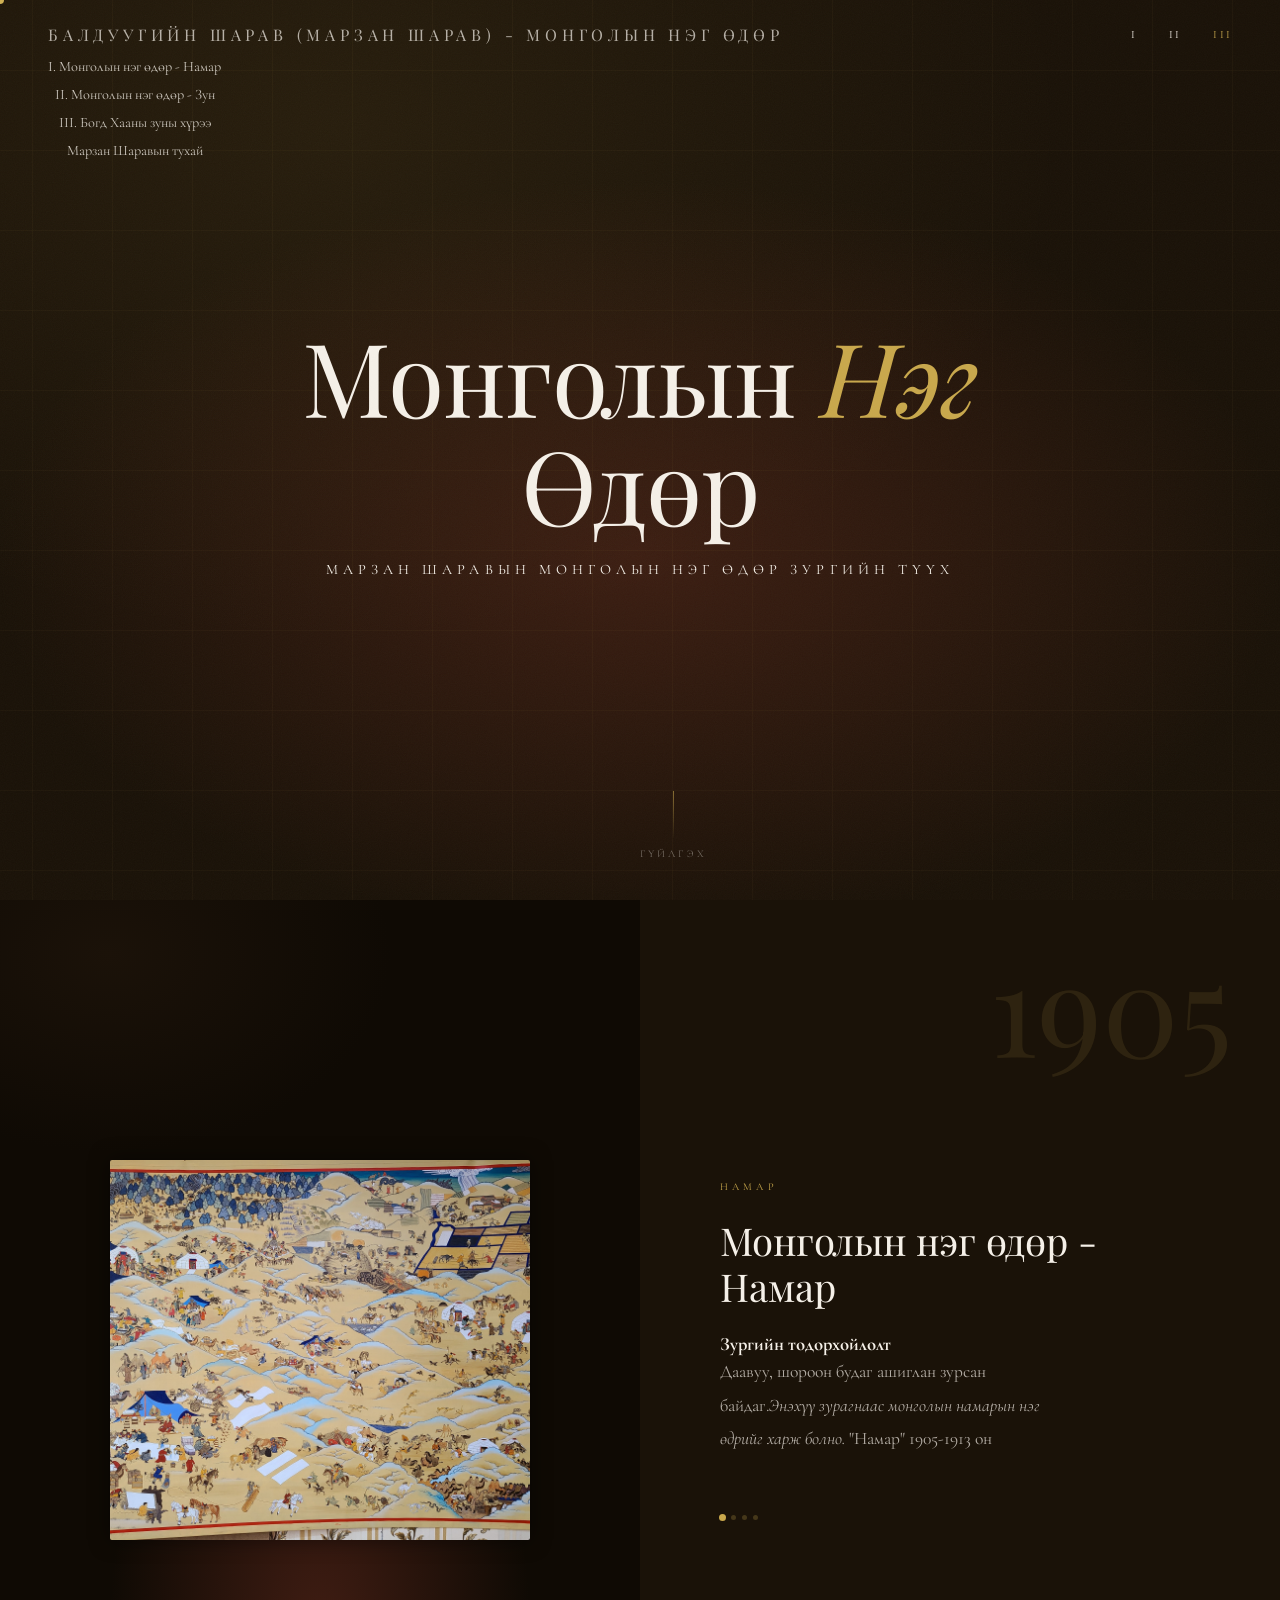
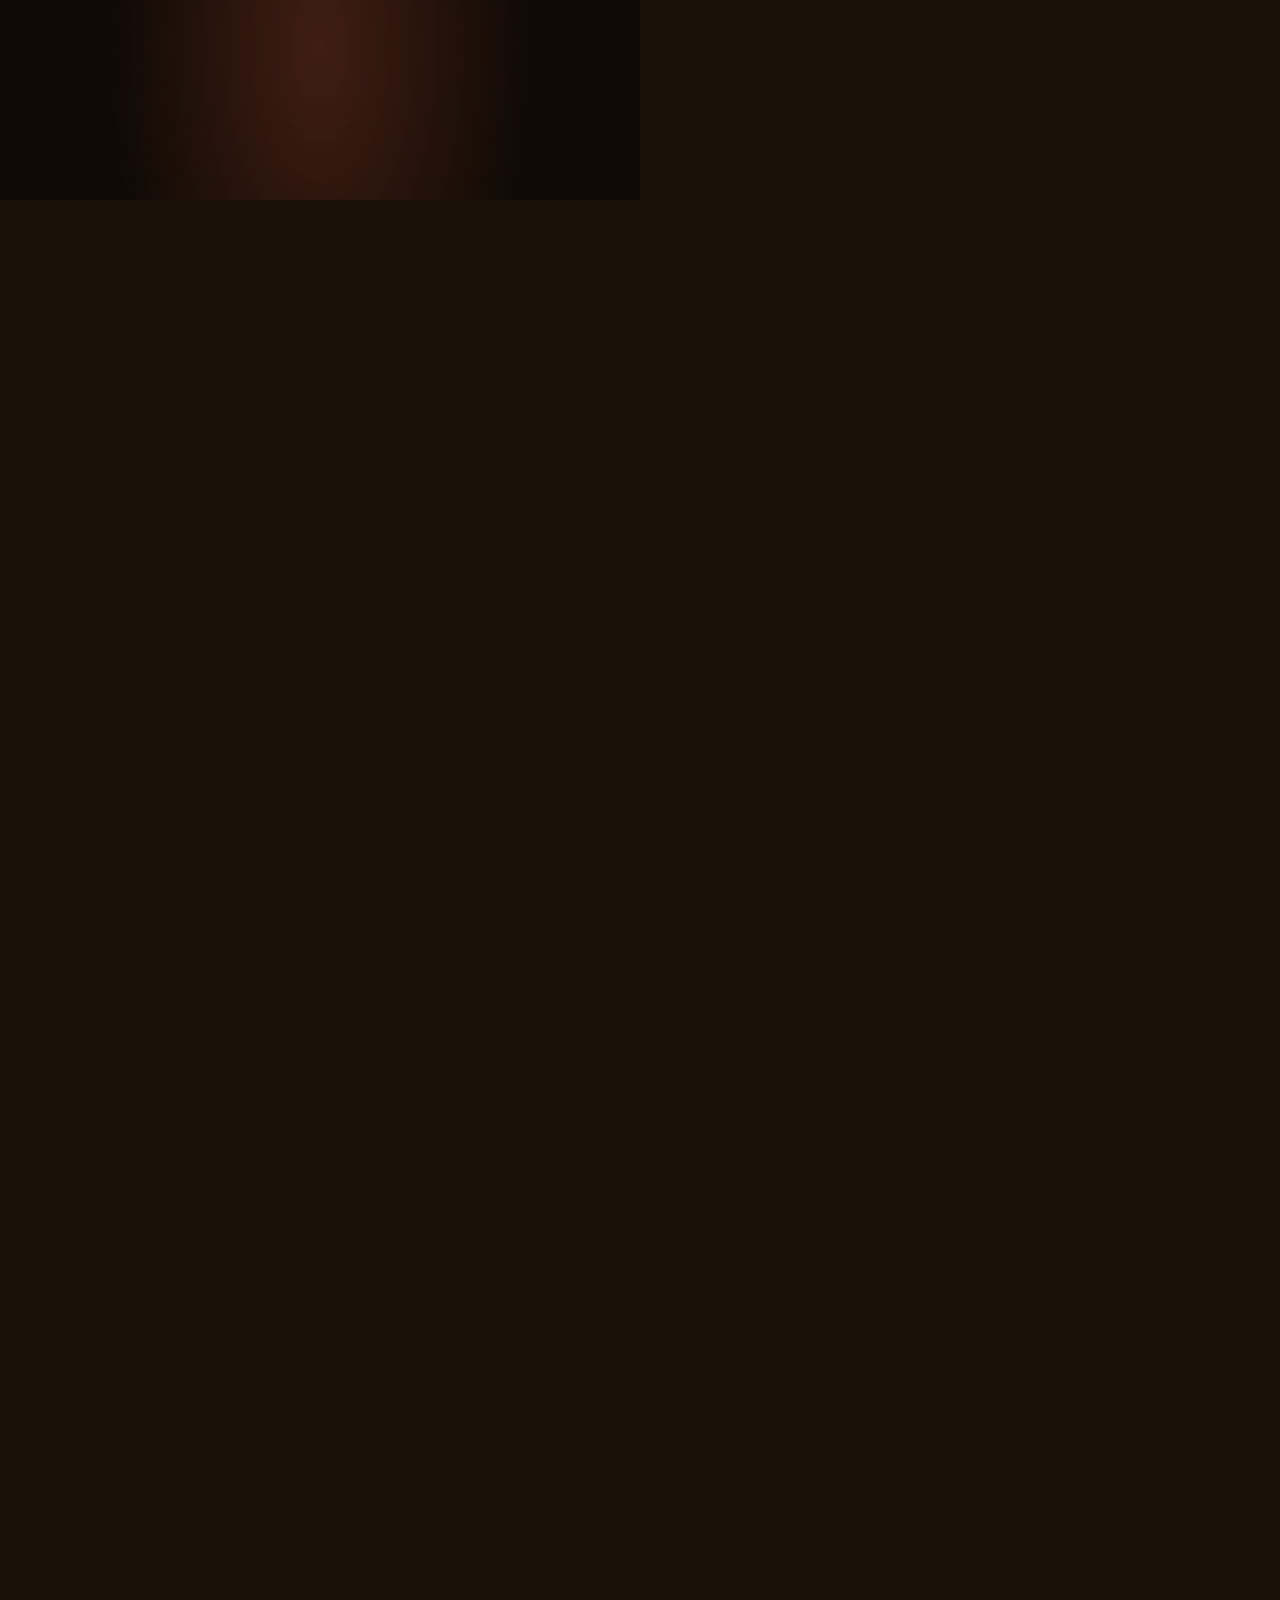
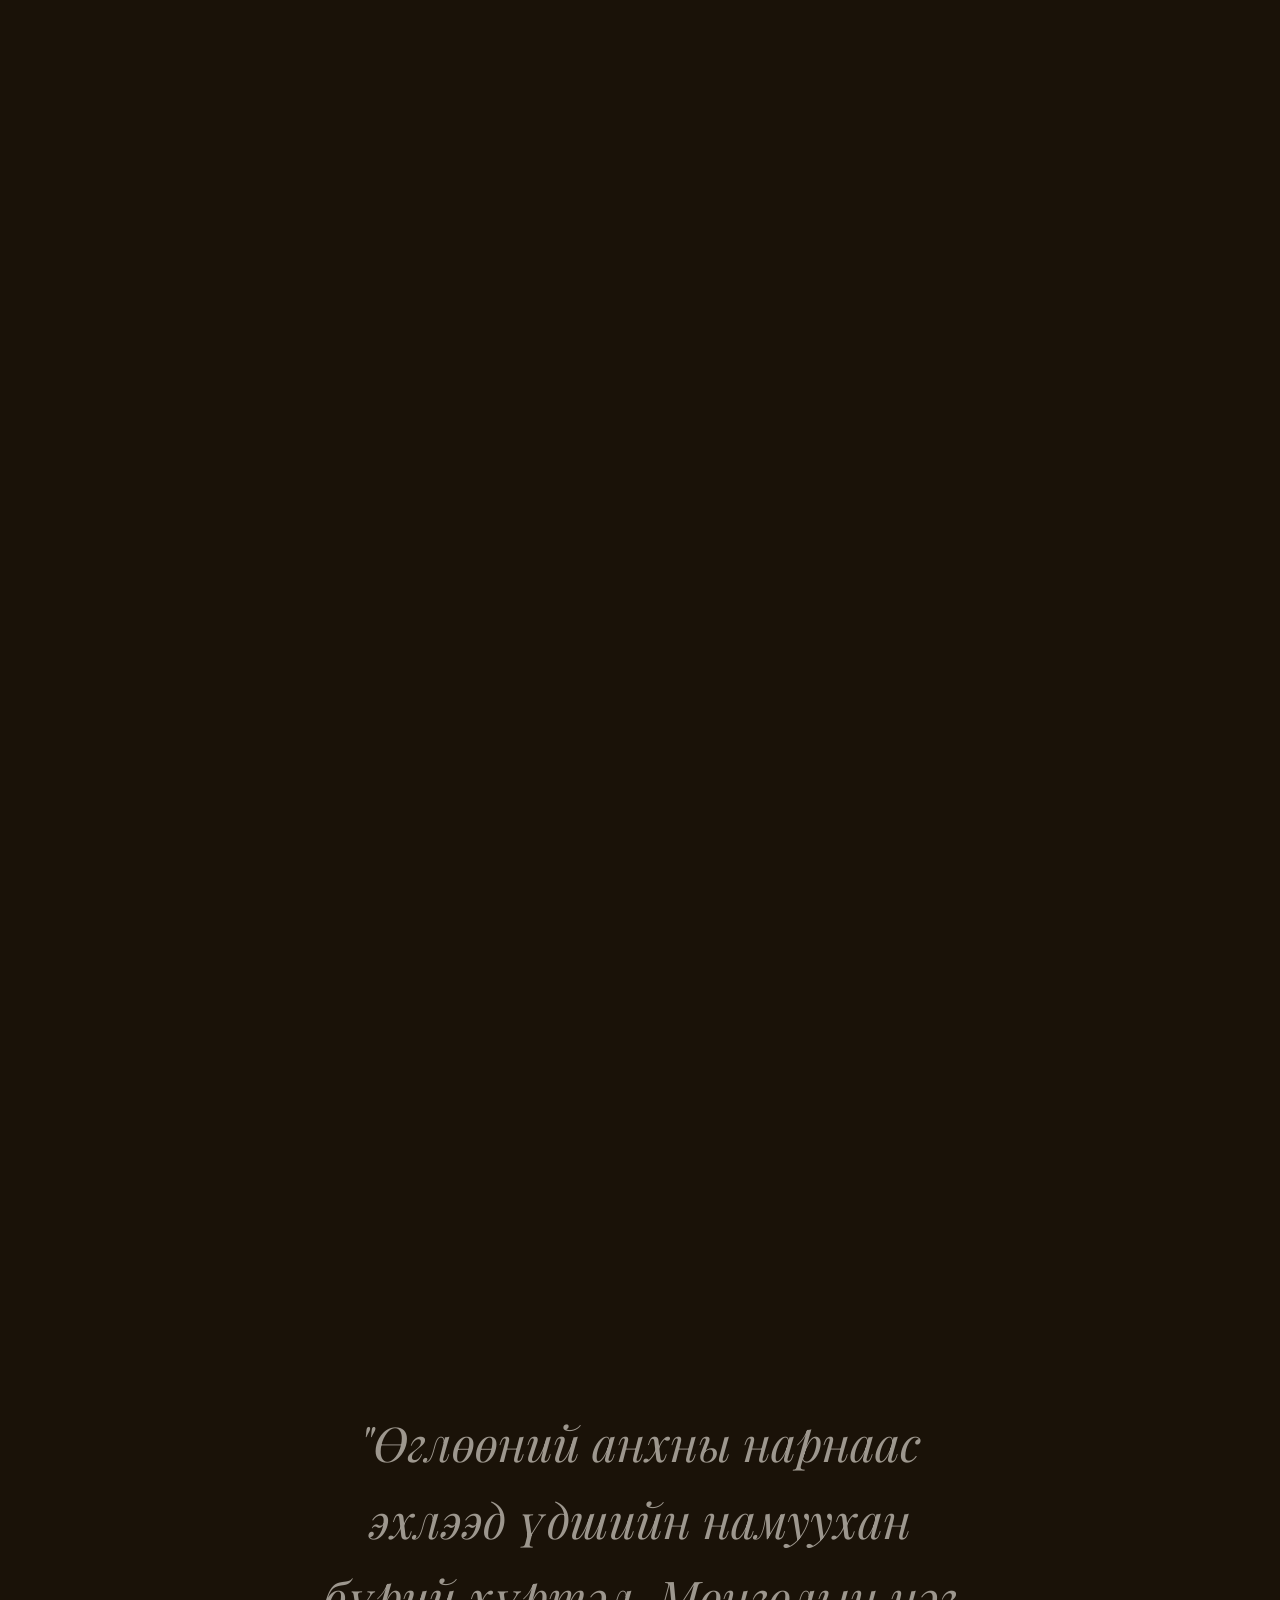
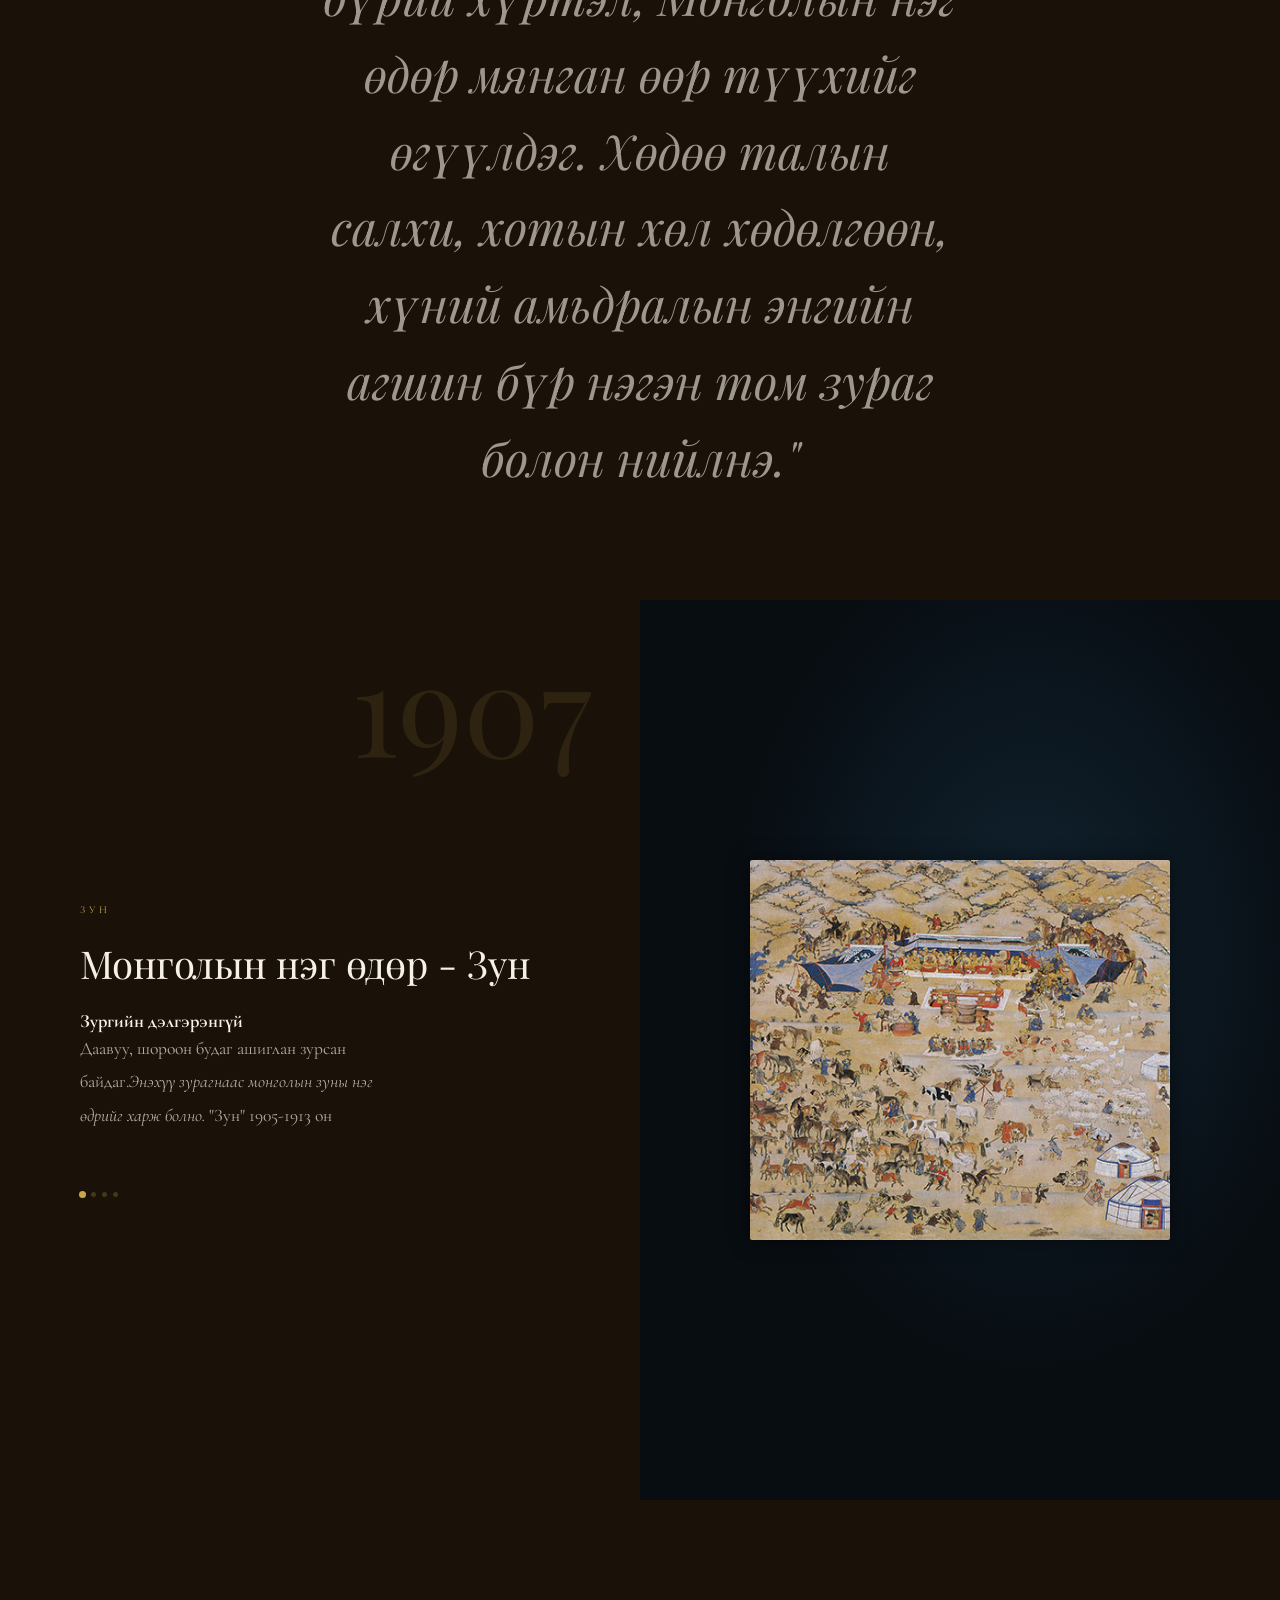
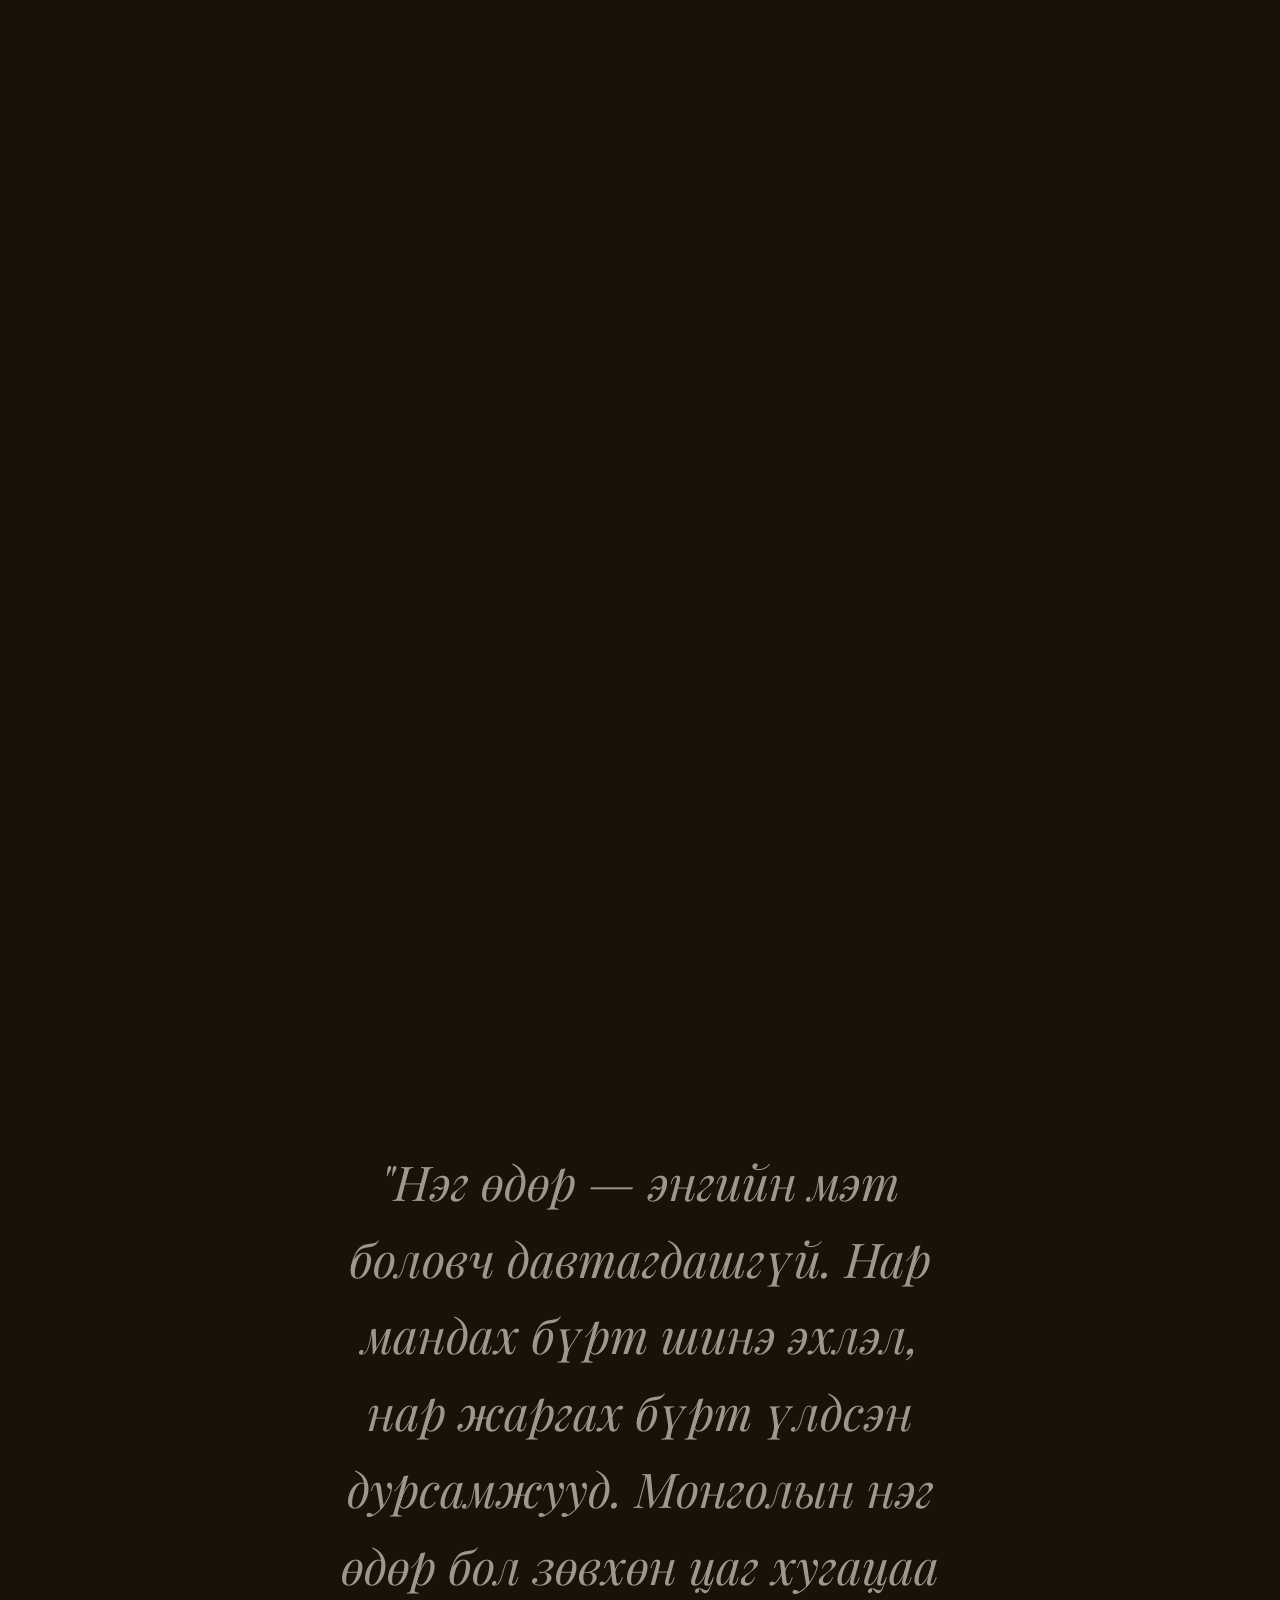
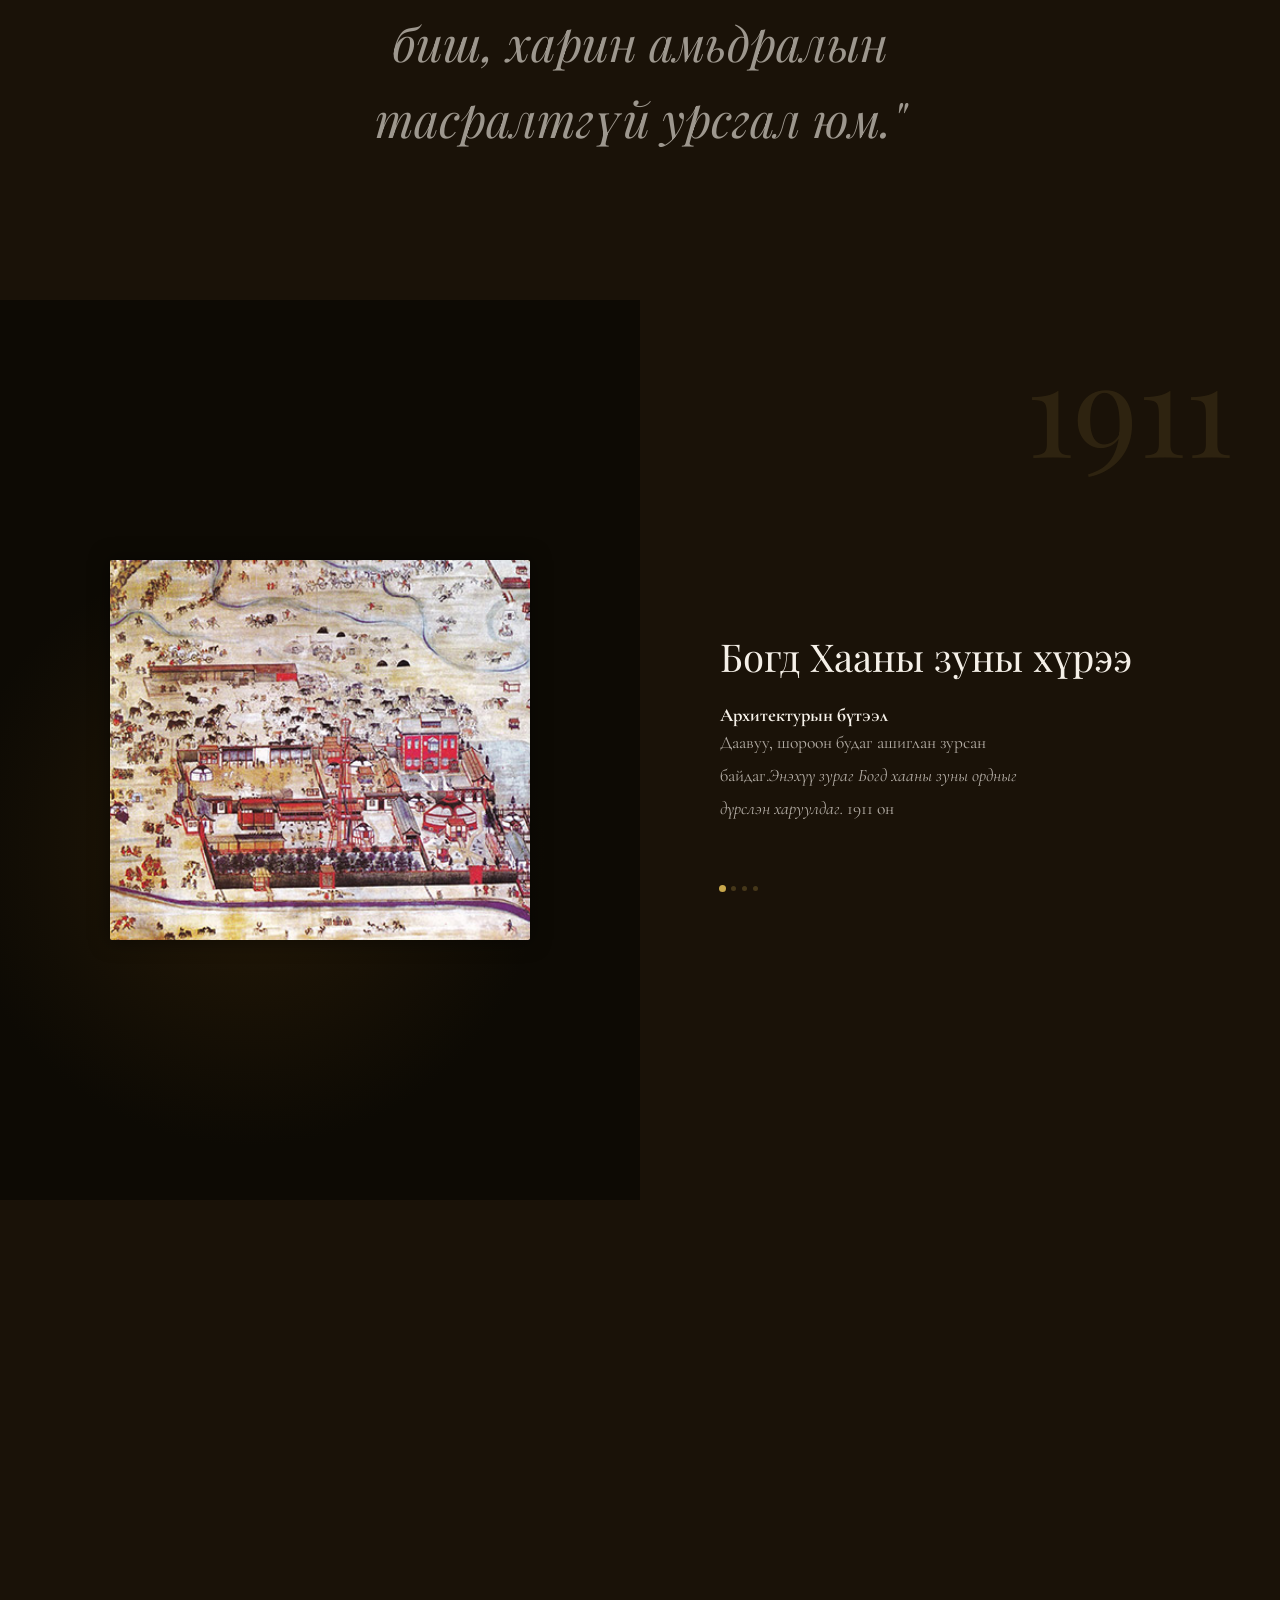
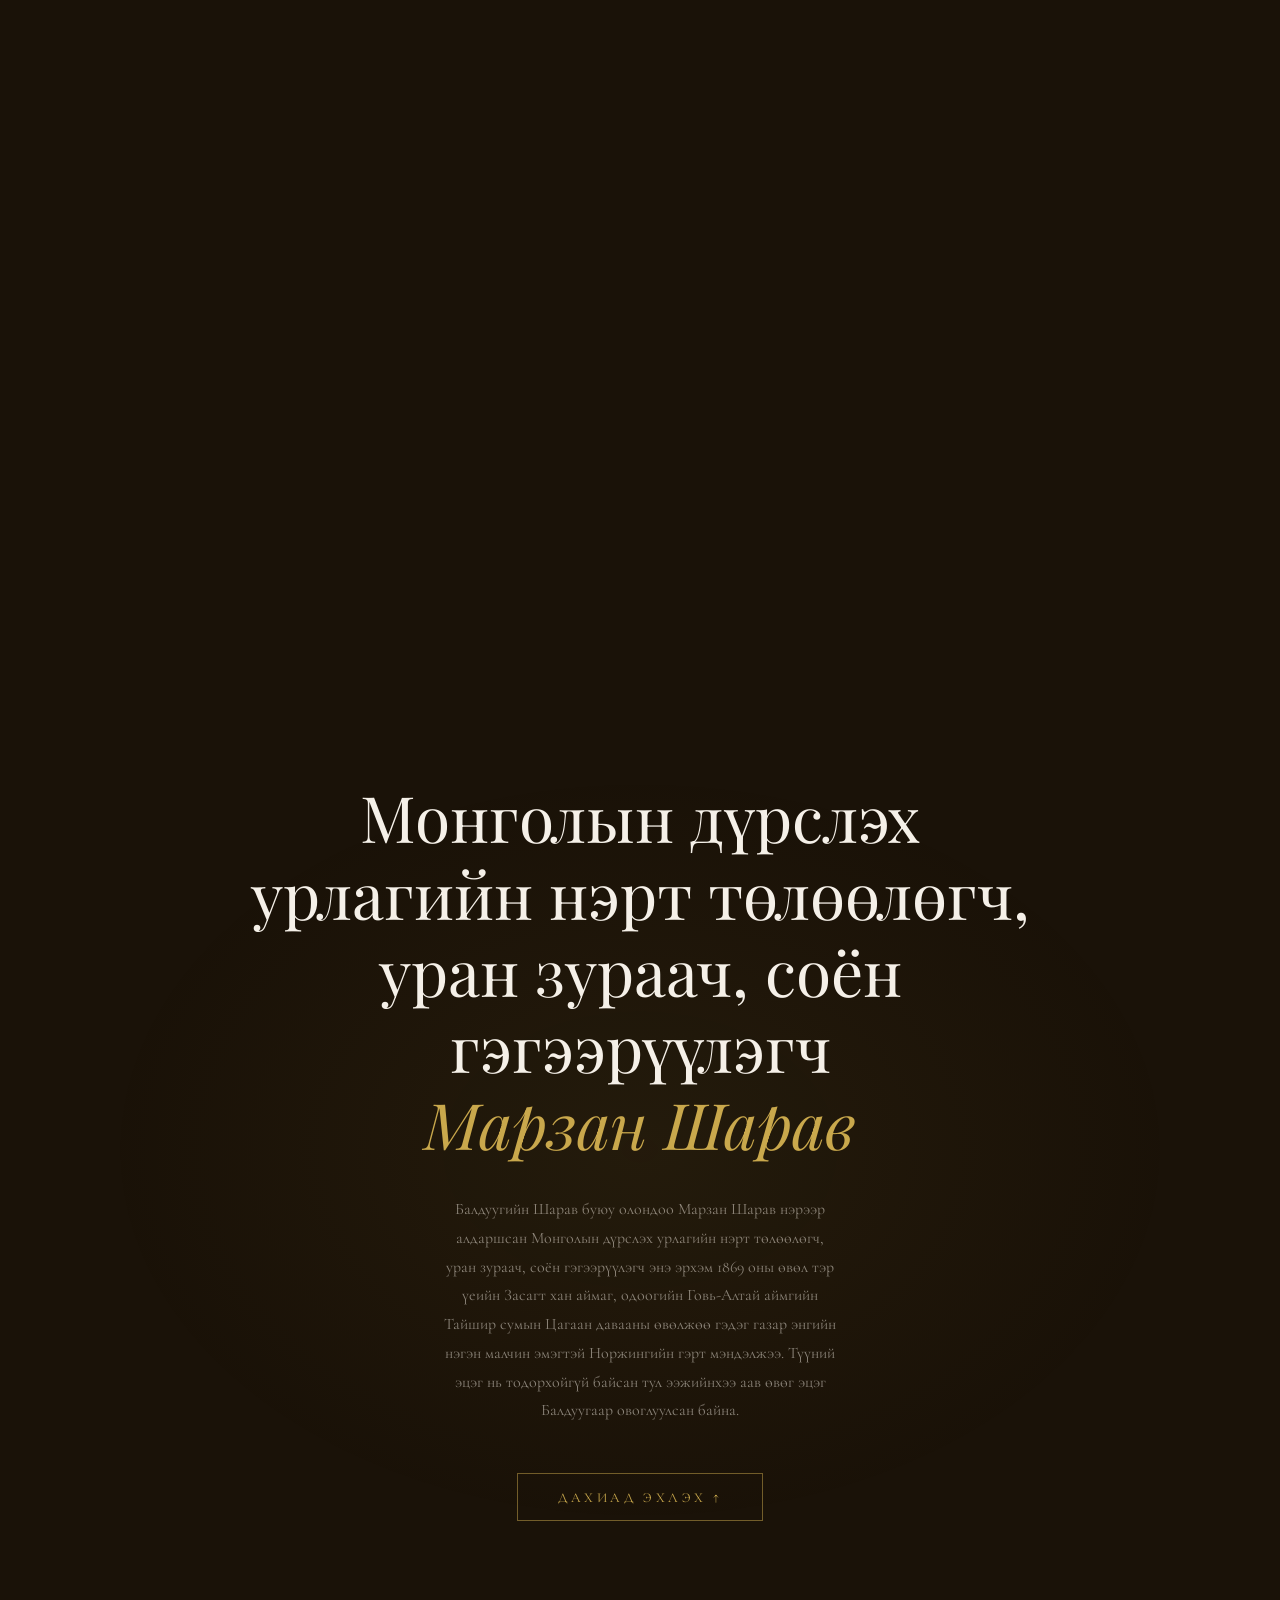
==== commit 983c2753: "Cheangeas" ====
--- a/index.html
+++ b/index.html
@@ -3,11 +3,12 @@
 <head>
 <meta charset="UTF-8">
 <meta name="viewport" content="width=device-width, initial-scale=1.0">
-<title>Монголын нэг өдөр - Марзан Шаравын зургийн түүх</title>
-<meta name="description" content="Марзан Шаравын 'Монголын нэг өдөр' зохиомжийн тухай дэлгэрэнгүй мэдээлэл. Монголын дүрслэх урлагийн нэрт бүтээл, Богд хааны хүрээний амьдрал, намар, зуны дүрслэл.">
-<meta name="keywords" content="Марзан Шарав, Монголын нэг өдөр, монгол урлаг, дүрслэх урлаг, Богд хааны хүрээ, монгол зураг">
+<title>Монголын нэг өдөр - Марзан Шаравын зураг, Богд хааны хүрээ, монгол урлаг</title>
+<meta name="description" content="Нээж үзээрэй Марзан Шаравын 'Монголын нэг өдөр' алдартай зохиомжийн гайхамшигтай ертөнцийг. Богд хааны хүрээний амьдрал, намар болон зуны дүрслэлийг судлаарай. Монголын дүрслэх урлагийн шилдэг бүтээл.">
+<meta name="keywords" content="Марзан Шарав, Монголын нэг өдөр, монгол урлаг, дүрслэх урлаг, Богд хааны хүрээ, монгол зураг, намар, зун, урлагийн бүтээл, монголын түүх">
 <meta name="author" content="Марзан Шарав">
-<meta name="robots" content="index, follow">
+<meta name="theme-color" content="#1a1208">
+<meta name="msapplication-TileColor" content="#1a1208">
 <!-- Open Graph -->
 <meta property="og:title" content="Монголын нэг өдөр - Марзан Шаравын зургийн түүх">
 <meta property="og:description" content="Марзан Шаравын 'Монголын нэг өдөр' зохиомжийн тухай дэлгэрэнгүй мэдээлэл. Монголын дүрслэх урлагийн нэрт бүтээл.">
@@ -19,6 +20,7 @@
 <meta name="twitter:title" content="Монголын нэг өдөр - Марзан Шаравын зургийн түүх">
 <meta name="twitter:description" content="Марзан Шаравын 'Монголын нэг өдөр' зохиомжийн тухай дэлгэрэнгүй мэдээлэл.">
 <meta name="twitter:image" content="img/mongoliin neg udur.jpg">
+<link rel="icon" href="favicon.ico" type="image/x-icon">
 <link rel="preconnect" href="https://fonts.googleapis.com">
 <link rel="preconnect" href="https://fonts.gstatic.com" crossorigin>
 <link href="https://fonts.googleapis.com/css2?family=Playfair+Display:ital,wght@0,300;0,400;1,300&family=Cormorant+Garamond:wght@300;400&display=swap" rel="stylesheet">
@@ -69,6 +71,14 @@
   <div id="hero-bg"></div>
   <h1>Монголын<em> Нэг</em><br>Өдөр</h1>
   <p class="subtitle">Марзан Шаравын Монголын нэг өдөр зургийн түүх</p>
+  <nav aria-label="Агуулгын хүснэгт">
+    <ul class="toc">
+      <li><a href="#ch1">I. Монголын нэг өдөр - Намар</a></li>
+      <li><a href="#ch2">II. Монголын нэг өдөр - Зун</a></li>
+      <li><a href="#ch3">III. Богд Хааны зуны хүрээ</a></li>
+      <li><a href="#finale">Марзан Шаравын тухай</a></li>
+    </ul>
+  </nav>
   <div class="scroll-cue">
     <div class="scroll-line"></div>
     <span>Гүйлгэх</span>
@@ -81,7 +91,7 @@
     <div class="panel-image">
       <div class="img-wrap" id="img1">
         <div class="fake-painting bg-ch1" style="width:100%;height:100%;">
-          <img src="img/mongoliin neg udur.jpg" alt="Марзан Шаравын 'Монголын нэг өдөр - Намар' зураг, 1905-1913 онд зурсан, даавуу шороон будаг ашиглан" width="420" height="380" loading="lazy" style="object-fit:cover; border-radius:2px; box-shadow: 0 0 20px rgba(0,0,0,0.5);">
+          <img src="img/mongoliin neg udur.jpg" alt="Марзан Шаравын 'Монголын нэг өдөр - Намар' зураг, 1905-1913 онд зурсан, даавуу шороон будаг ашиглан" width="420" height="380" loading="lazy" itemprop="image" style="object-fit:cover; border-radius:2px; box-shadow: 0 0 20px rgba(0,0,0,0.5);">
         </div>
       </div>
     </div>
@@ -89,6 +99,7 @@
       <div class="ch-year">1905</div>
       <div class="ch-label">Намар</div>
       <h2>Монголын нэг өдөр - Намар</h2>
+      <h3>Зургийн тодорхойлолт</h3>
       <div class="narr-lines" id="narr1">
         <p class="narr-line" data-step="0">Даавуу, шороон будаг ашиглан зурсан байдаг.<em>Энэхүү зурагнаас монголын намарын нэг өдрийг харж болно.</em> "Намар" 1905-1913 он</p>
         <p class="narr-line" data-step="1">Марзан Шарав нь монгол улсын нийслэл хүрээний тухайн үеийн байдлыг маш гайхалтайгаар монголын нэг өдөр зохиомжын хүрээнд буулгасан байдаг.</p>
@@ -118,6 +129,7 @@
       <div class="ch-year">1907</div>
       <div class="ch-label">Зун</div>
       <h2>Монголын нэг өдөр - Зун</h2>
+      <h3>Зургийн дэлгэрэнгүй</h3>
       <div class="narr-lines" id="narr2">
         <p class="narr-line" data-step="0">Даавуу, шороон будаг ашиглан зурсан байдаг.<em>Энэхүү зурагнаас монголын зуны нэг өдрийг харж болно.</em> "Зун" 1905-1913 он</p>
         <p class="narr-line" data-step="1">Марзан Шаравын зуны зураг нь Богд хааны хүрээний зуны амьдралыг дүрслэн харуулдаг.</p>
@@ -134,7 +146,7 @@
     <div class="panel-image" style="order:2">
       <div class="img-wrap" id="img2">
         <div class="fake-painting bg-ch2" style="width:100%;height:100%;">
-          <img src="img/MNU-zun.jpg" alt="Марзан Шаравын 'Монголын нэг өдөр - Зун' зураг, Богд хааны хүрээний зуны дүрслэл, 1905-1913 он" width="420" height="380" loading="lazy" style="object-fit:cover; border-radius:2px; box-shadow: 0 0 20px rgba(0,0,0,0.5);">
+          <img src="img/MNU-zun.jpg" alt="Марзан Шаравын 'Монголын нэг өдөр - Зун' зураг, Богд хааны хүрээний зуны дүрслэл, 1905-1913 он" width="420" height="380" loading="lazy" itemprop="image" style="object-fit:cover; border-radius:2px; box-shadow: 0 0 20px rgba(0,0,0,0.5);">
         </div>
       </div>
     </div>
@@ -153,7 +165,7 @@
     <div class="panel-image">
       <div class="img-wrap" id="img3">
         <div class="fake-painting bg-ch3" style="width:100%;height:100%;">
-          <img src="img/MNU-bogd xaanii zunii ordon.jpg" alt="Марзан Шаравын 'Богд Хааны зуны хүрээ' зураг, Монголын дүрслэх урлагийн бүтээл, 1911 он" width="420" height="380" loading="lazy" style="object-fit:cover; border-radius:2px; box-shadow: 0 0 20px rgba(0,0,0,0.5);">
+          <img src="img/MNU-bogd xaanii zunii ordon.jpg" alt="Марзан Шаравын 'Богд Хааны зуны хүрээ' зураг, Монголын дүрслэх урлагийн бүтээл, 1911 он" width="420" height="380" loading="lazy" itemprop="image" style="object-fit:cover; border-radius:2px; box-shadow: 0 0 20px rgba(0,0,0,0.5);">
         </div>
       </div>
     </div>
@@ -161,6 +173,7 @@
       <div class="ch-year">1911</div>
       <div class="ch-label"></div>
       <h2>Богд Хааны зуны хүрээ</h2>
+      <h3>Архитектурын бүтээл</h3>
       <div class="narr-lines" id="narr3">
         <p class="narr-line" data-step="0">Даавуу, шороон будаг ашиглан зурсан байдаг.<em>Энэхүү зураг Богд хааны зуны ордныг дүрслэн харуулдаг.</em> 1911 он</p>
         <p class="narr-line" data-step="1">Марзан Шаравын энэ бүтээл нь Богд хааны зуны ордны архитектур болон тухайн үеийн амьдралыг харуулдаг.</p>
@@ -188,7 +201,7 @@
 </article>
 
 <footer>
-  <p>&copy; 2026 Монголын дүрслэх урлаг. Марзан Шаравын бүтээл.</p>
+  <p>&copy; 2026 Монголын дүрслэх урлаг. Марзан Шаравын бүтээл. <a href="https://github.com/E-Otgonbayar/SEO-tai" rel="author">Эх код</a></p>
 </footer>
 </body>
 </html>
--- a/index.css
+++ b/index.css
@@ -79,6 +79,24 @@
   }
   nav .chapters li:hover, nav .chapters li.active { opacity: 1; color: var(--gold); }
 
+  /* Table of Contents */
+  .toc {
+    list-style: none;
+    padding: 0;
+    margin: 2rem 0 0 0;
+    display: flex;
+    flex-direction: column;
+    gap: 0.5rem;
+  }
+  .toc li a {
+    color: var(--cream);
+    text-decoration: none;
+    font-size: 0.9rem;
+    opacity: 0.8;
+    transition: opacity 0.3s;
+  }
+  .toc li a:hover { opacity: 1; color: var(--gold); }
+
   /* Hero */
   #hero {
     position: relative;
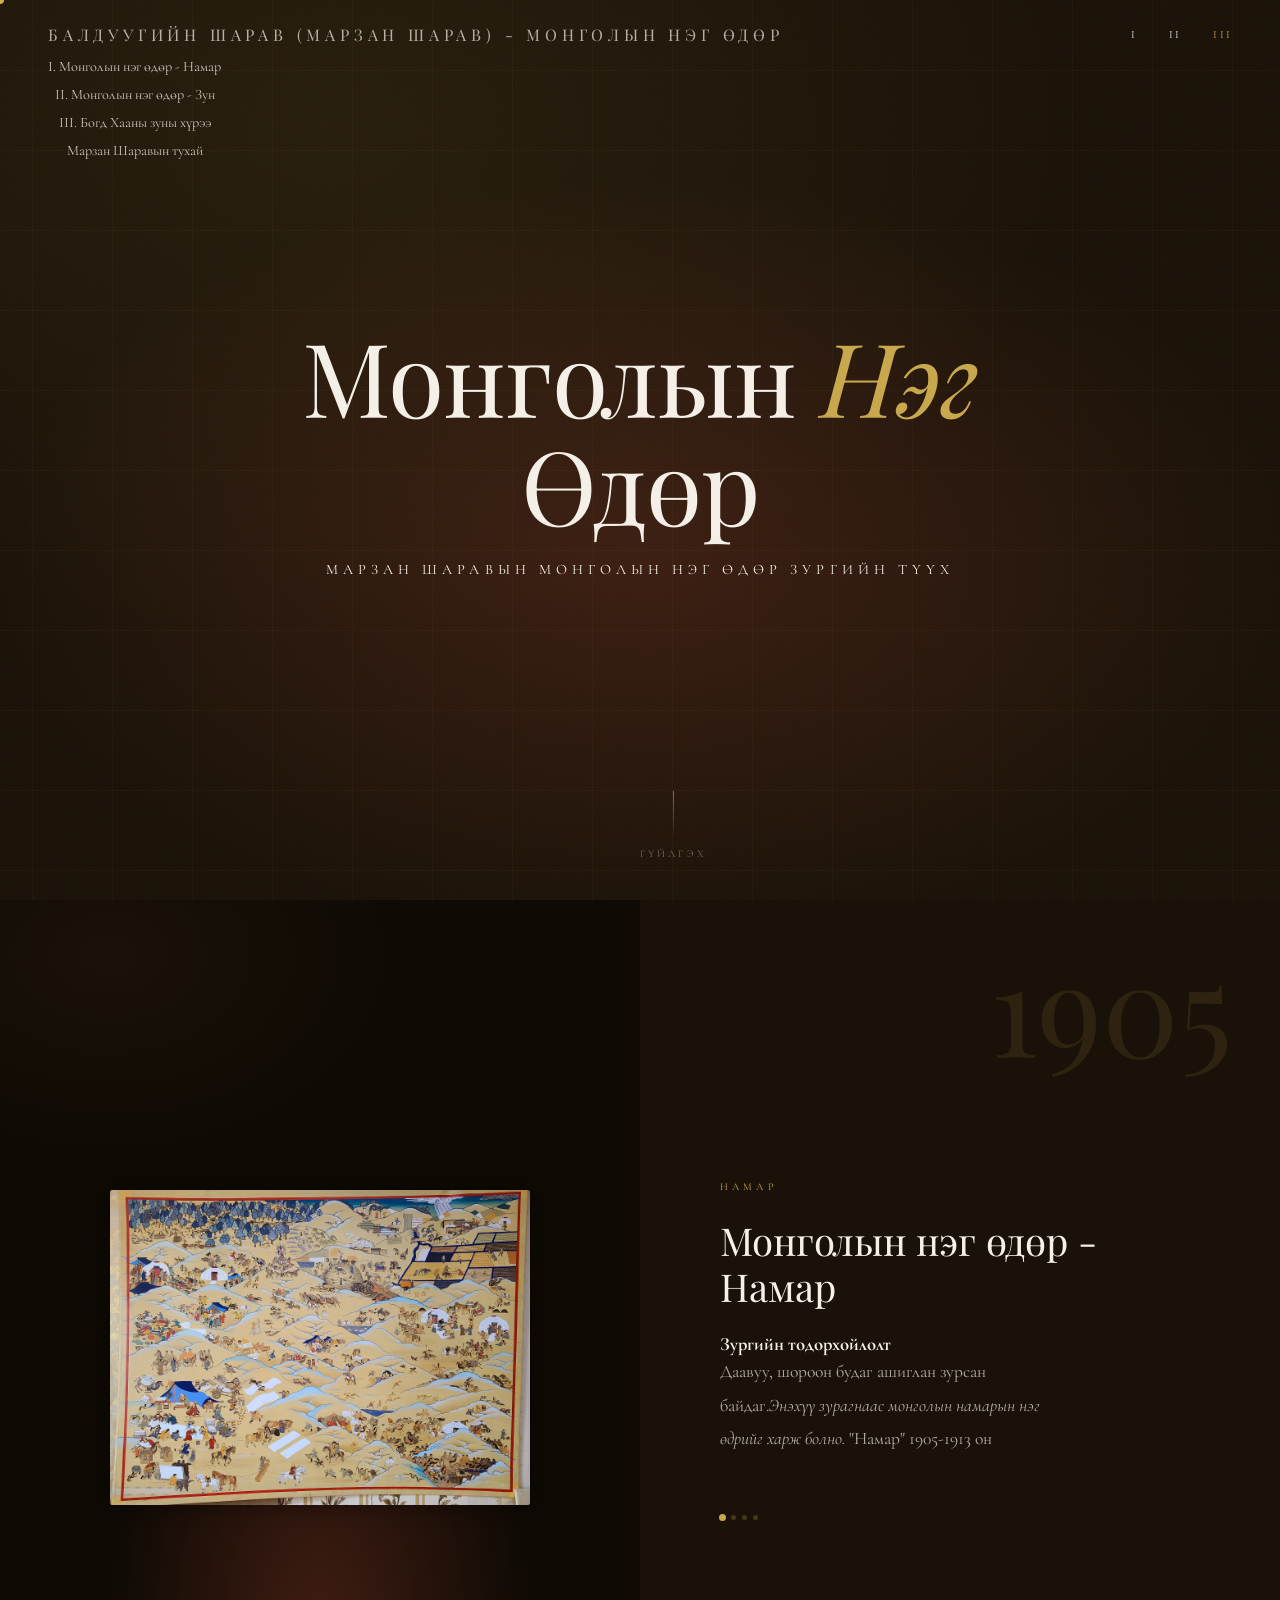
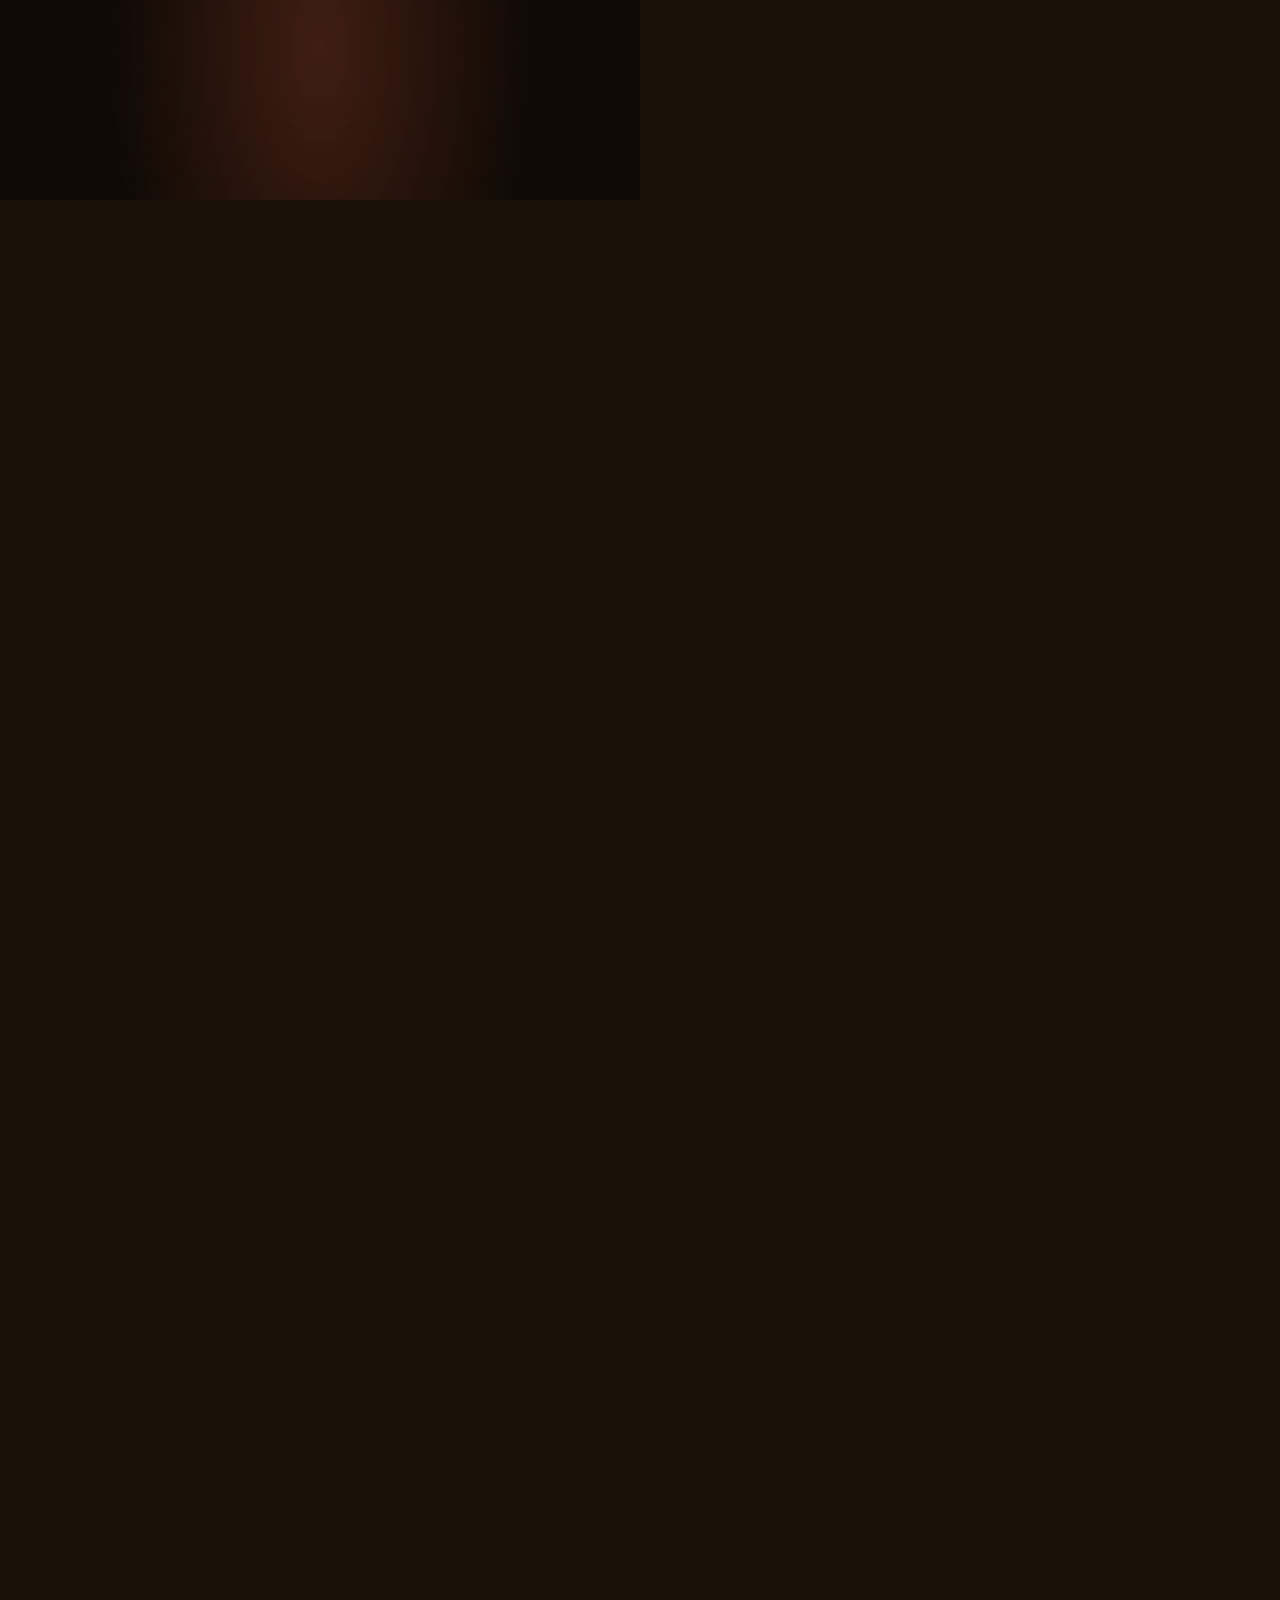
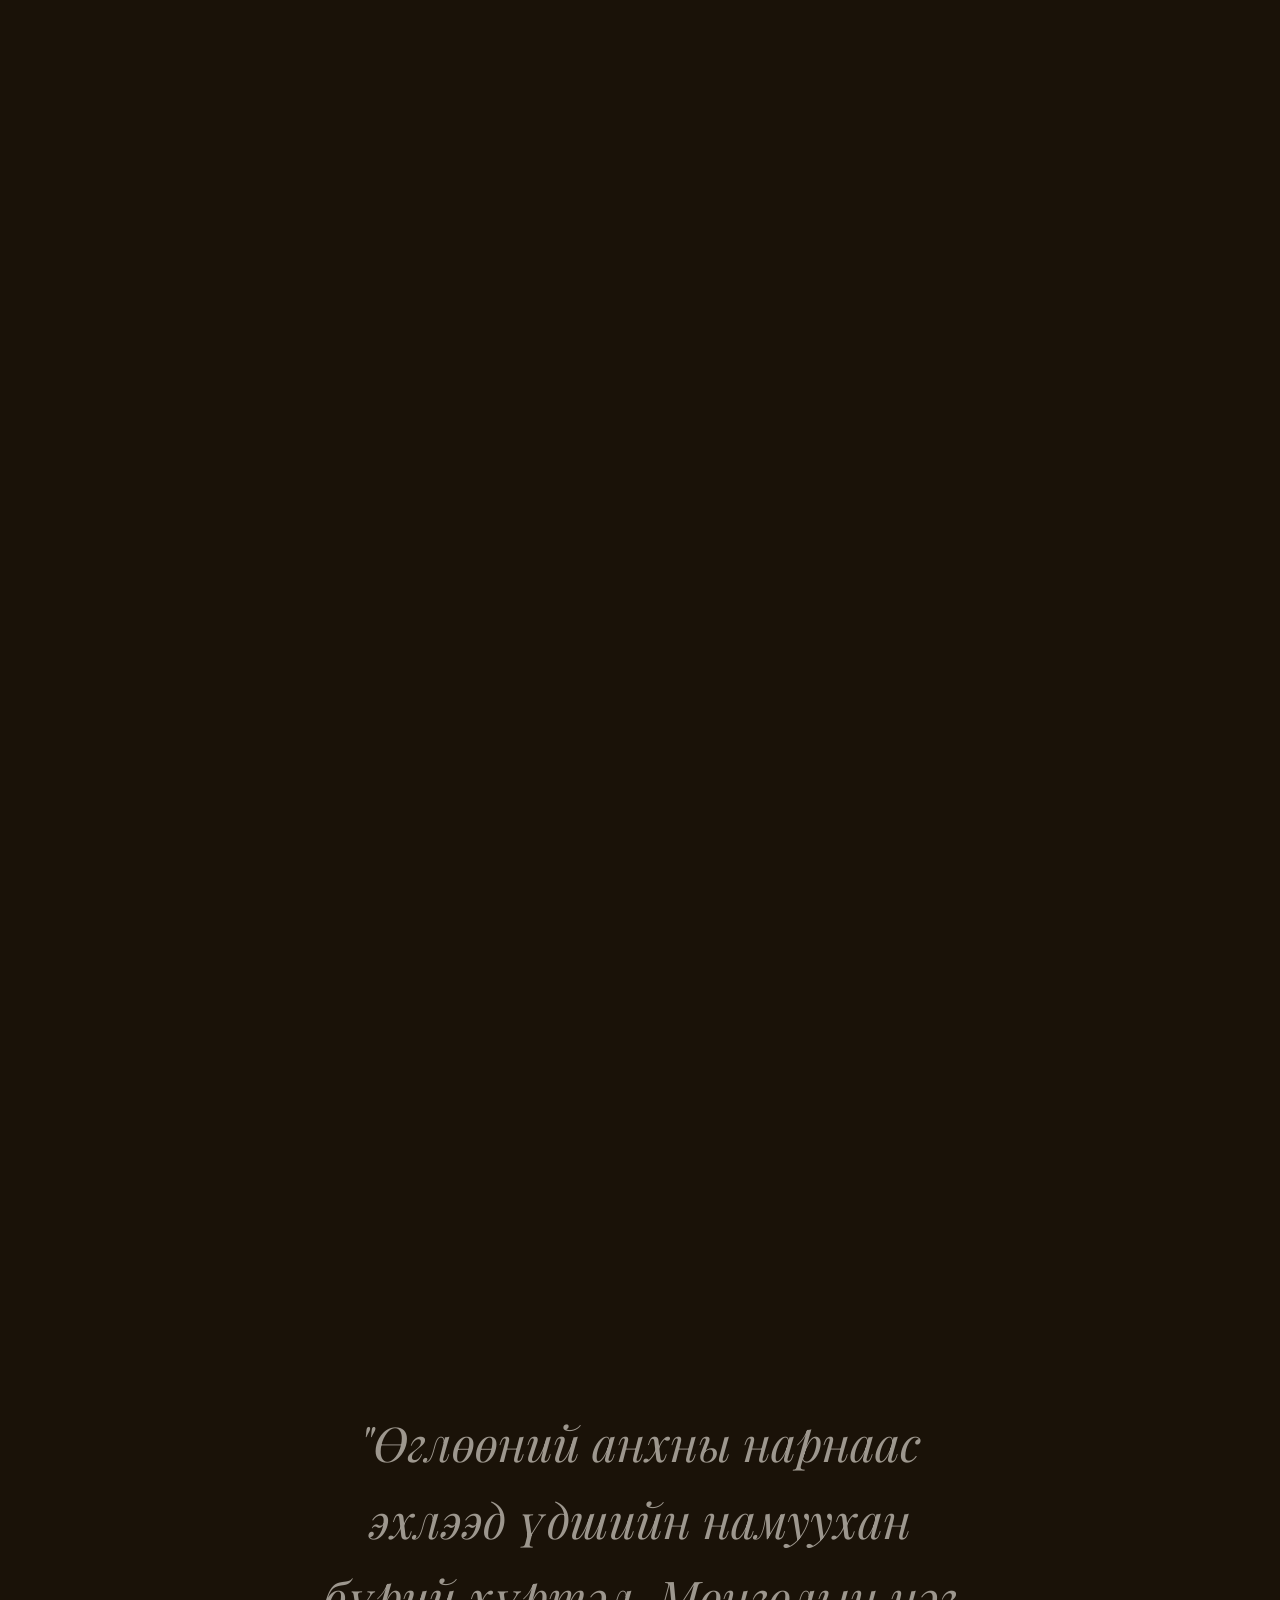
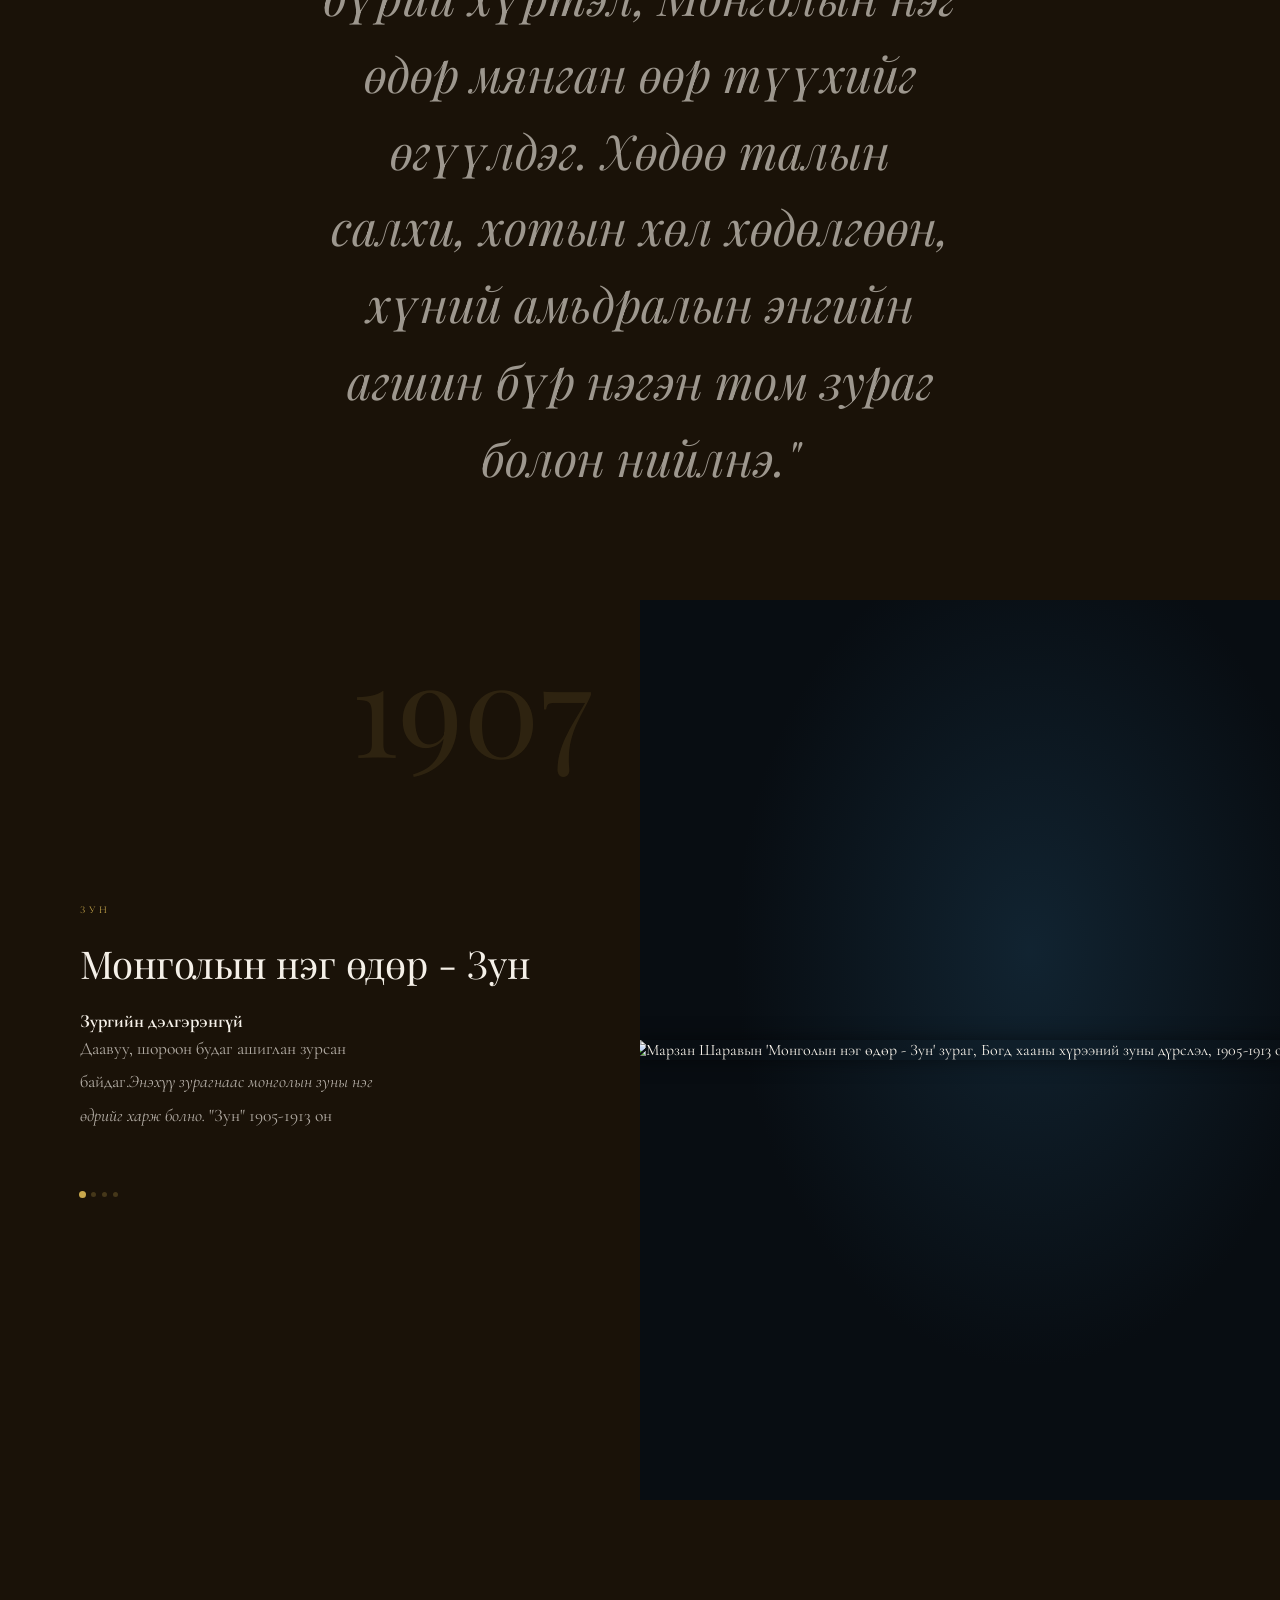
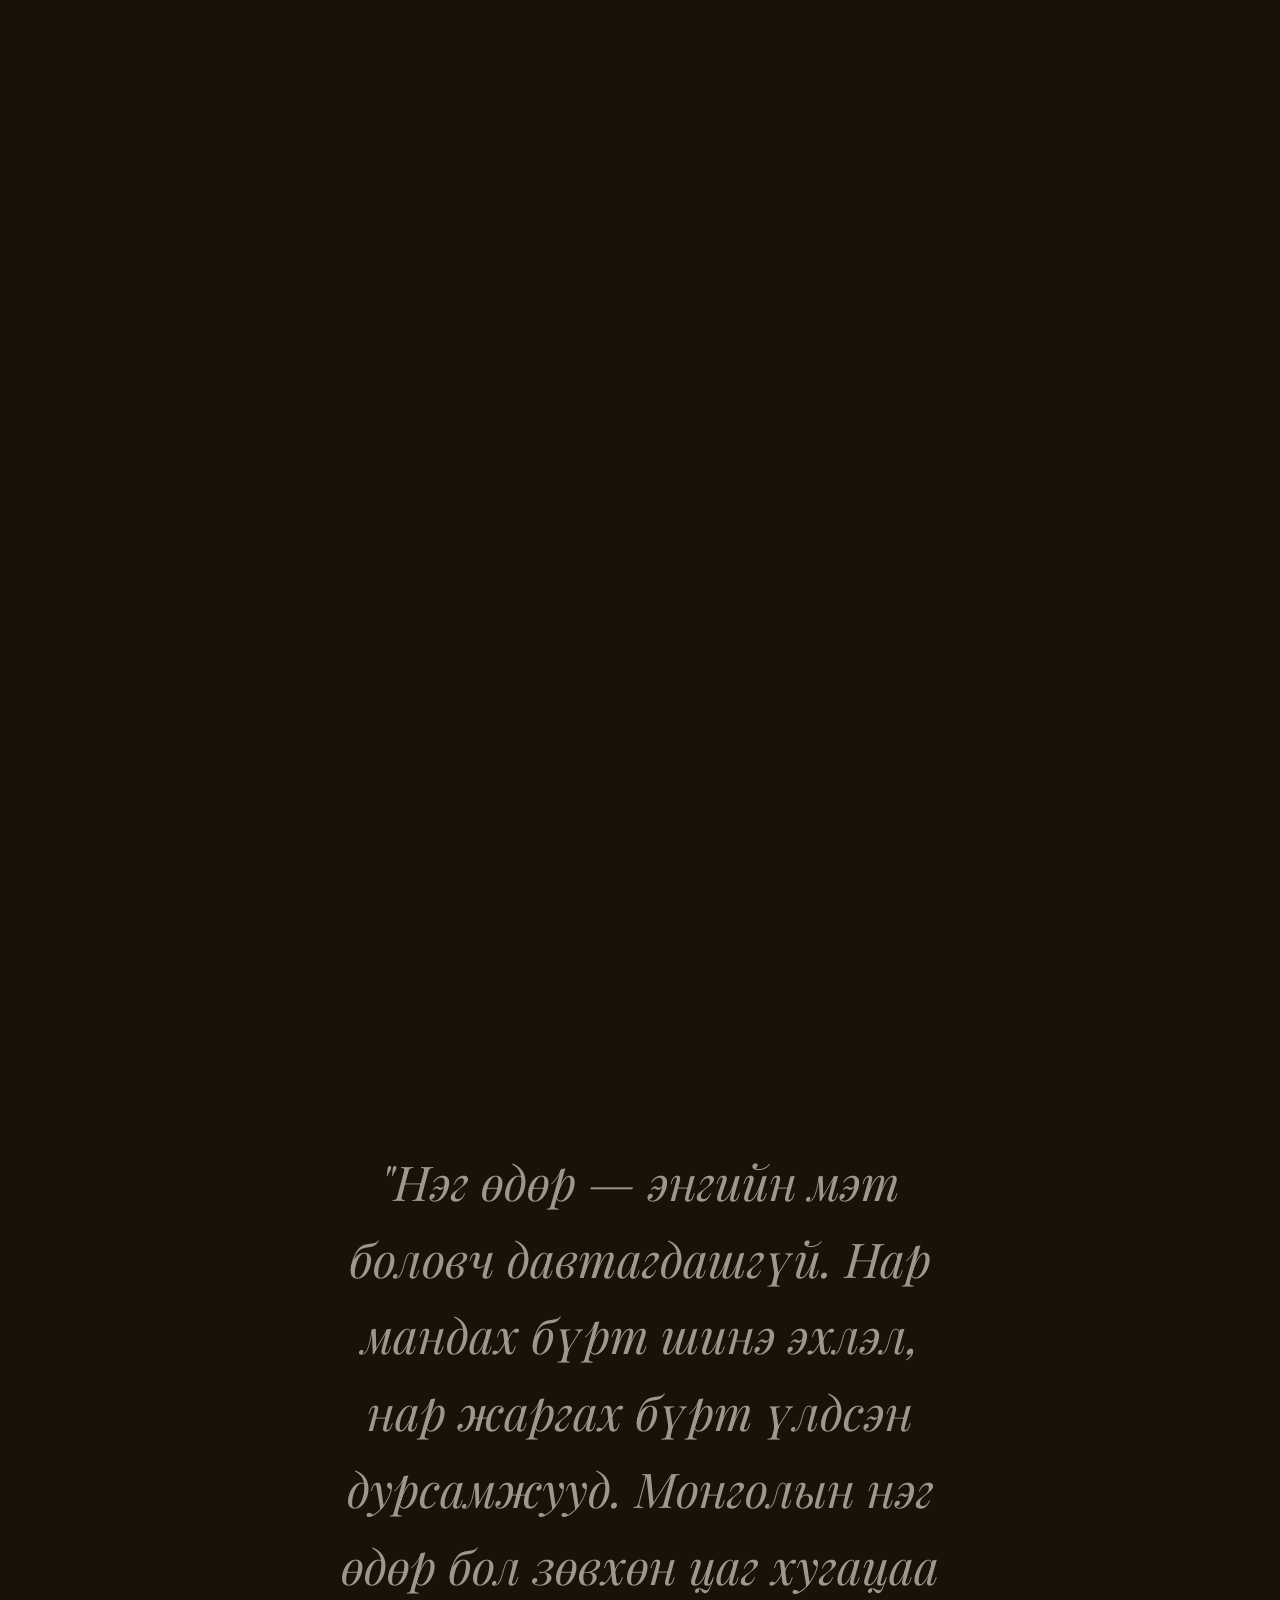
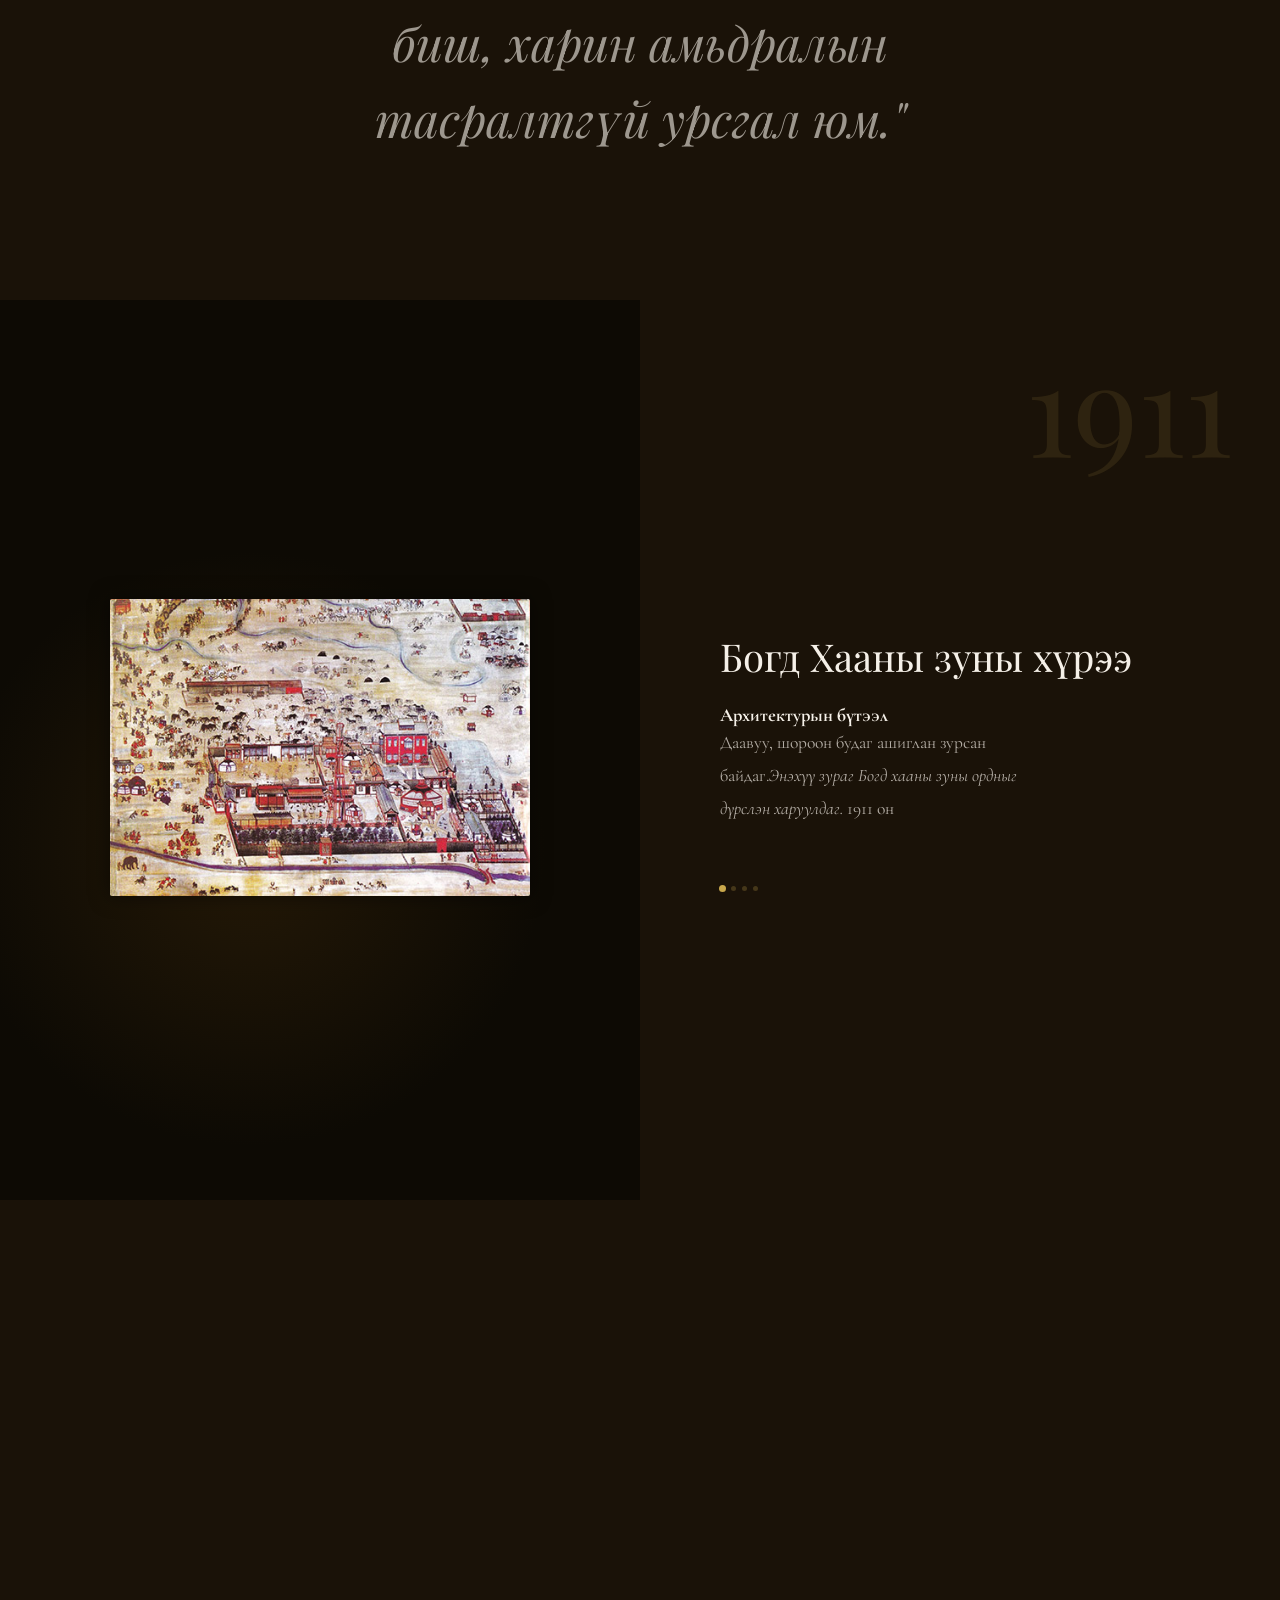
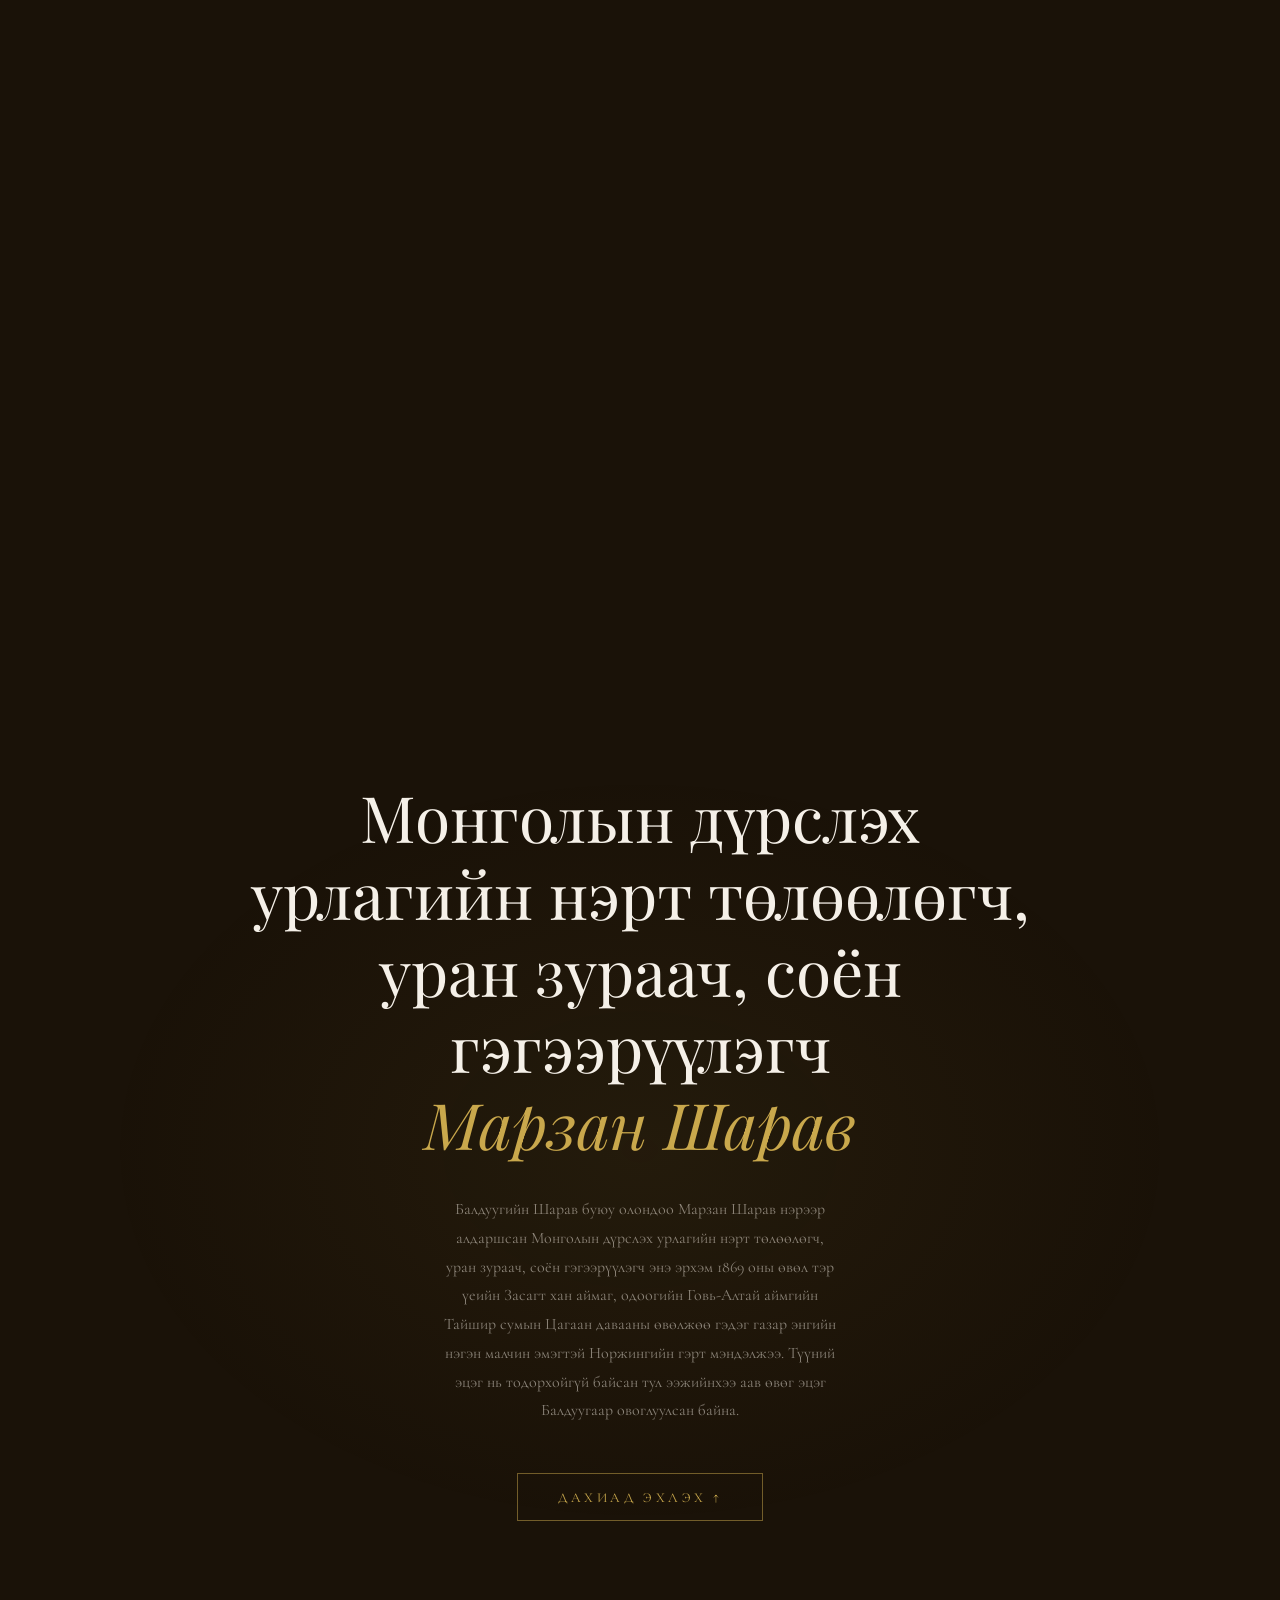
==== commit 439a5270: "404 site nemlee" ====
--- a/index.html
+++ b/index.html
@@ -13,19 +13,28 @@
 <meta property="og:title" content="Монголын нэг өдөр - Марзан Шаравын зургийн түүх">
 <meta property="og:description" content="Марзан Шаравын 'Монголын нэг өдөр' зохиомжийн тухай дэлгэрэнгүй мэдээлэл. Монголын дүрслэх урлагийн нэрт бүтээл.">
 <meta property="og:image" content="img/mongoliin neg udur.jpg">
-<meta property="og:url" content="https://example.com/">
+<meta property="og:url" content="https://seo-tai-e-otgonbayars-projects.vercel.app/">
 <meta property="og:type" content="website">
 <!-- Twitter Card -->
 <meta name="twitter:card" content="summary_large_image">
 <meta name="twitter:title" content="Монголын нэг өдөр - Марзан Шаравын зургийн түүх">
 <meta name="twitter:description" content="Марзан Шаравын 'Монголын нэг өдөр' зохиомжийн тухай дэлгэрэнгүй мэдээлэл.">
 <meta name="twitter:image" content="img/mongoliin neg udur.jpg">
+<link rel="icon" href="data:image/svg+xml,<svg xmlns='http://www.w3.org/2000/svg' viewBox='0 0 100 100'><text y='.9em' font-size='90'>🎨</text></svg>" type="image/svg+xml">
 <link rel="icon" href="favicon.ico" type="image/x-icon">
 <link rel="preconnect" href="https://fonts.googleapis.com">
 <link rel="preconnect" href="https://fonts.gstatic.com" crossorigin>
 <link href="https://fonts.googleapis.com/css2?family=Playfair+Display:ital,wght@0,300;0,400;1,300&family=Cormorant+Garamond:wght@300;400&display=swap" rel="stylesheet">
 <link rel="stylesheet" href="index.css">
 <script src="index.js" defer></script>
+<!-- Google Analytics -->
+<script async src="https://www.googletagmanager.com/gtag/js?id=GA_MEASUREMENT_ID"></script>
+<script>
+  window.dataLayer = window.dataLayer || [];
+  function gtag(){dataLayer.push(arguments);}
+  gtag('js', new Date());
+  gtag('config', 'GA_MEASUREMENT_ID');
+</script>
 <script type="application/ld+json">
 {
  "@context": "https://schema.org",
@@ -91,7 +100,10 @@
     <div class="panel-image">
       <div class="img-wrap" id="img1">
         <div class="fake-painting bg-ch1" style="width:100%;height:100%;">
-          <img src="img/mongoliin neg udur.jpg" alt="Марзан Шаравын 'Монголын нэг өдөр - Намар' зураг, 1905-1913 онд зурсан, даавуу шороон будаг ашиглан" width="420" height="380" loading="lazy" itemprop="image" style="object-fit:cover; border-radius:2px; box-shadow: 0 0 20px rgba(0,0,0,0.5);">
+        <picture>
+          <source srcset="img/mongoliin neg udur.webp" type="image/webp">
+          <img src="img/mongoliin neg udur.jpg" alt="Марзан Шаравын 'Монголын нэг өдөр - Намар' зураг, 1905-1913 онд зурсан, даавуу шороон будаг ашиглан" width="420" height="380" loading="lazy" itemprop="image" style="object-fit:contain; border-radius:2px; box-shadow: 0 0 20px rgba(0,0,0,0.5);">
+        </picture>
         </div>
       </div>
     </div>
@@ -146,7 +158,10 @@
     <div class="panel-image" style="order:2">
       <div class="img-wrap" id="img2">
         <div class="fake-painting bg-ch2" style="width:100%;height:100%;">
-          <img src="img/MNU-zun.jpg" alt="Марзан Шаравын 'Монголын нэг өдөр - Зун' зураг, Богд хааны хүрээний зуны дүрслэл, 1905-1913 он" width="420" height="380" loading="lazy" itemprop="image" style="object-fit:cover; border-radius:2px; box-shadow: 0 0 20px rgba(0,0,0,0.5);">
+        <picture>
+          <source srcset="img/MNU-zun.webp" type="image/webp">
+          <img src="img/MNU-zun.jpg" alt="Марзан Шаравын 'Монголын нэг өдөр - Зун' зураг, Богд хааны хүрээний зуны дүрслэл, 1905-1913 он" width="420" height="380" loading="lazy" itemprop="image" style="object-fit:contain; border-radius:2px; box-shadow: 0 0 20px rgba(0,0,0,0.5);">
+        </picture>
         </div>
       </div>
     </div>
@@ -165,7 +180,10 @@
     <div class="panel-image">
       <div class="img-wrap" id="img3">
         <div class="fake-painting bg-ch3" style="width:100%;height:100%;">
-          <img src="img/MNU-bogd xaanii zunii ordon.jpg" alt="Марзан Шаравын 'Богд Хааны зуны хүрээ' зураг, Монголын дүрслэх урлагийн бүтээл, 1911 он" width="420" height="380" loading="lazy" itemprop="image" style="object-fit:cover; border-radius:2px; box-shadow: 0 0 20px rgba(0,0,0,0.5);">
+        <picture>
+          <source srcset="img/MNU-bogd xaanii zunii ordon.webp" type="image/webp">
+          <img src="img/MNU-bogd xaanii zunii ordon.jpg" alt="Марзан Шаравын 'Богд Хааны зуны хүрээ' зураг, Монголын дүрслэх урлагийн бүтээл, 1911 он" width="420" height="380" loading="lazy" itemprop="image" style="object-fit:contain; border-radius:2px; box-shadow: 0 0 20px rgba(0,0,0,0.5);">
+        </picture>
         </div>
       </div>
     </div>
--- a/index.css
+++ b/index.css
@@ -18,7 +18,11 @@
     cursor: none;
   }
 
-  /* Custom cursor */
+    img {
+      object-fit: contain;
+      max-width: 100%;
+      height: auto;
+    }
   #cursor {
     position: fixed;
     width: 8px; height: 8px;
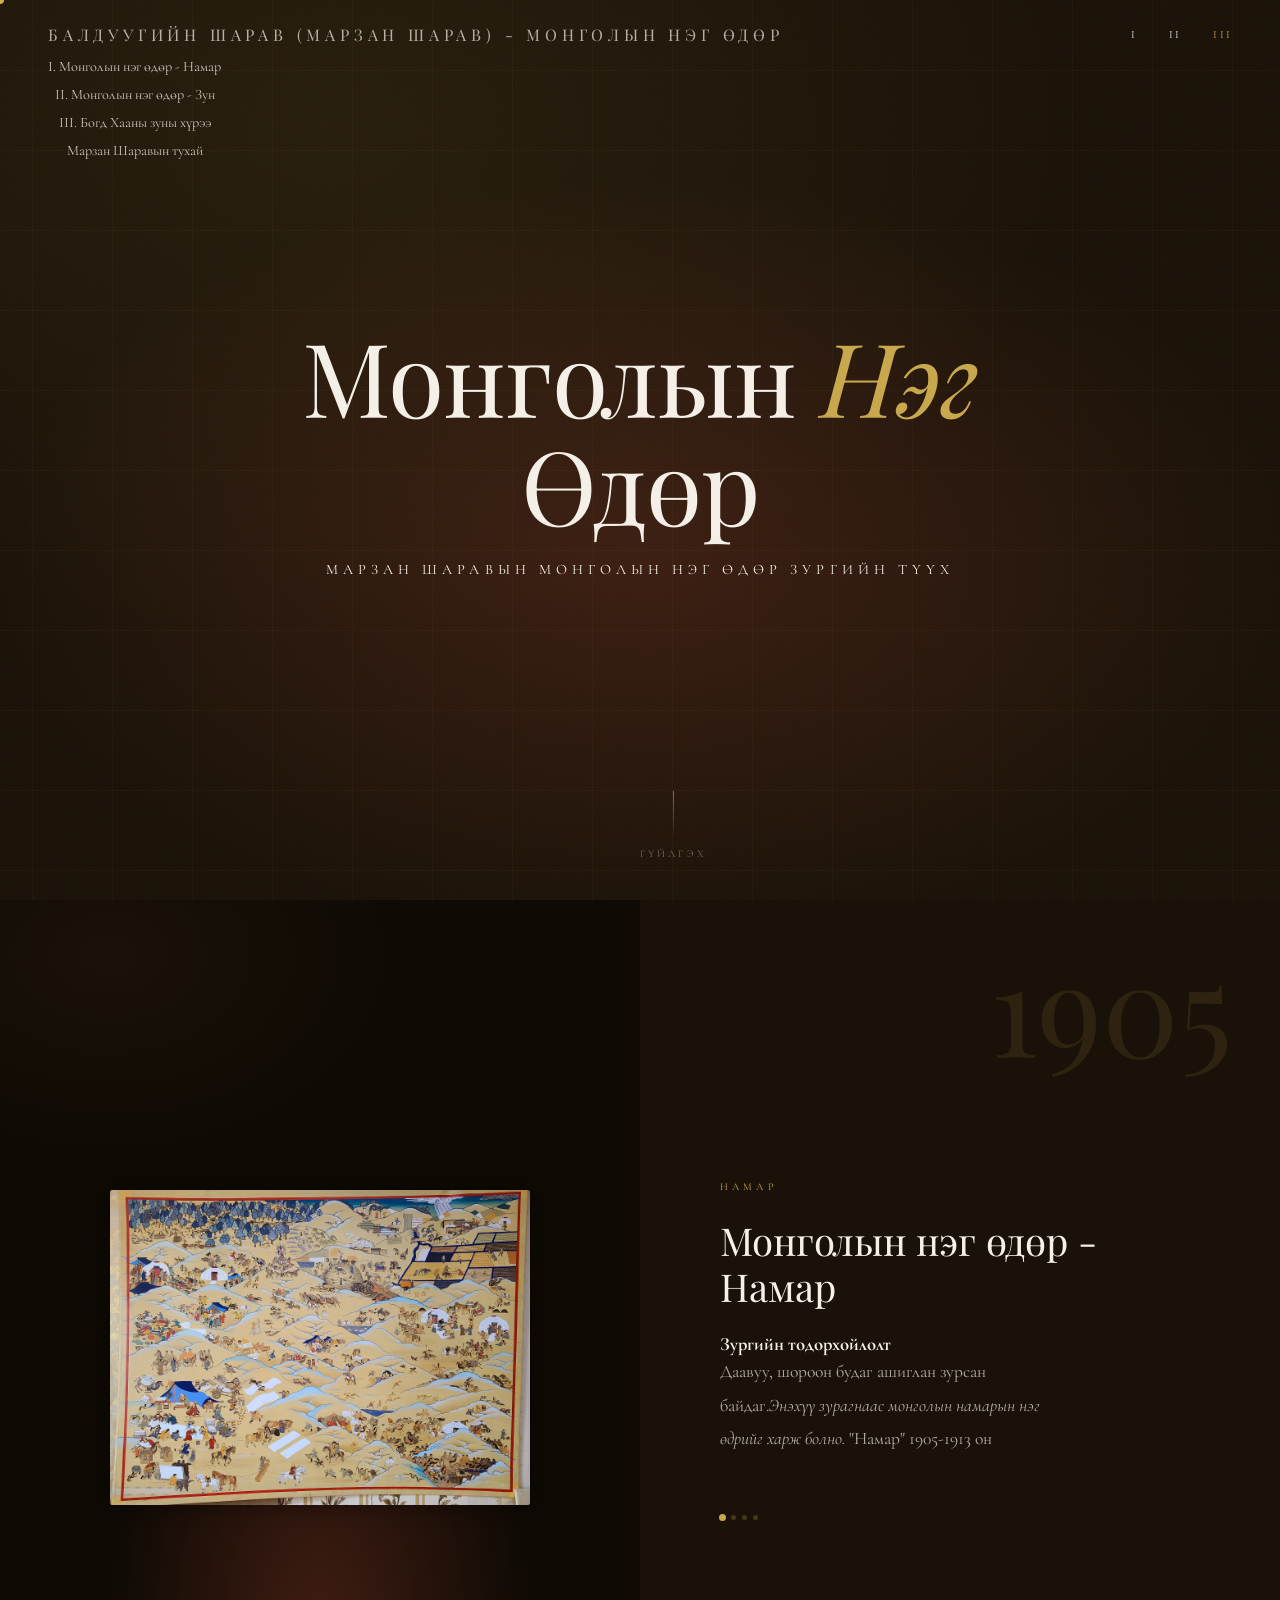
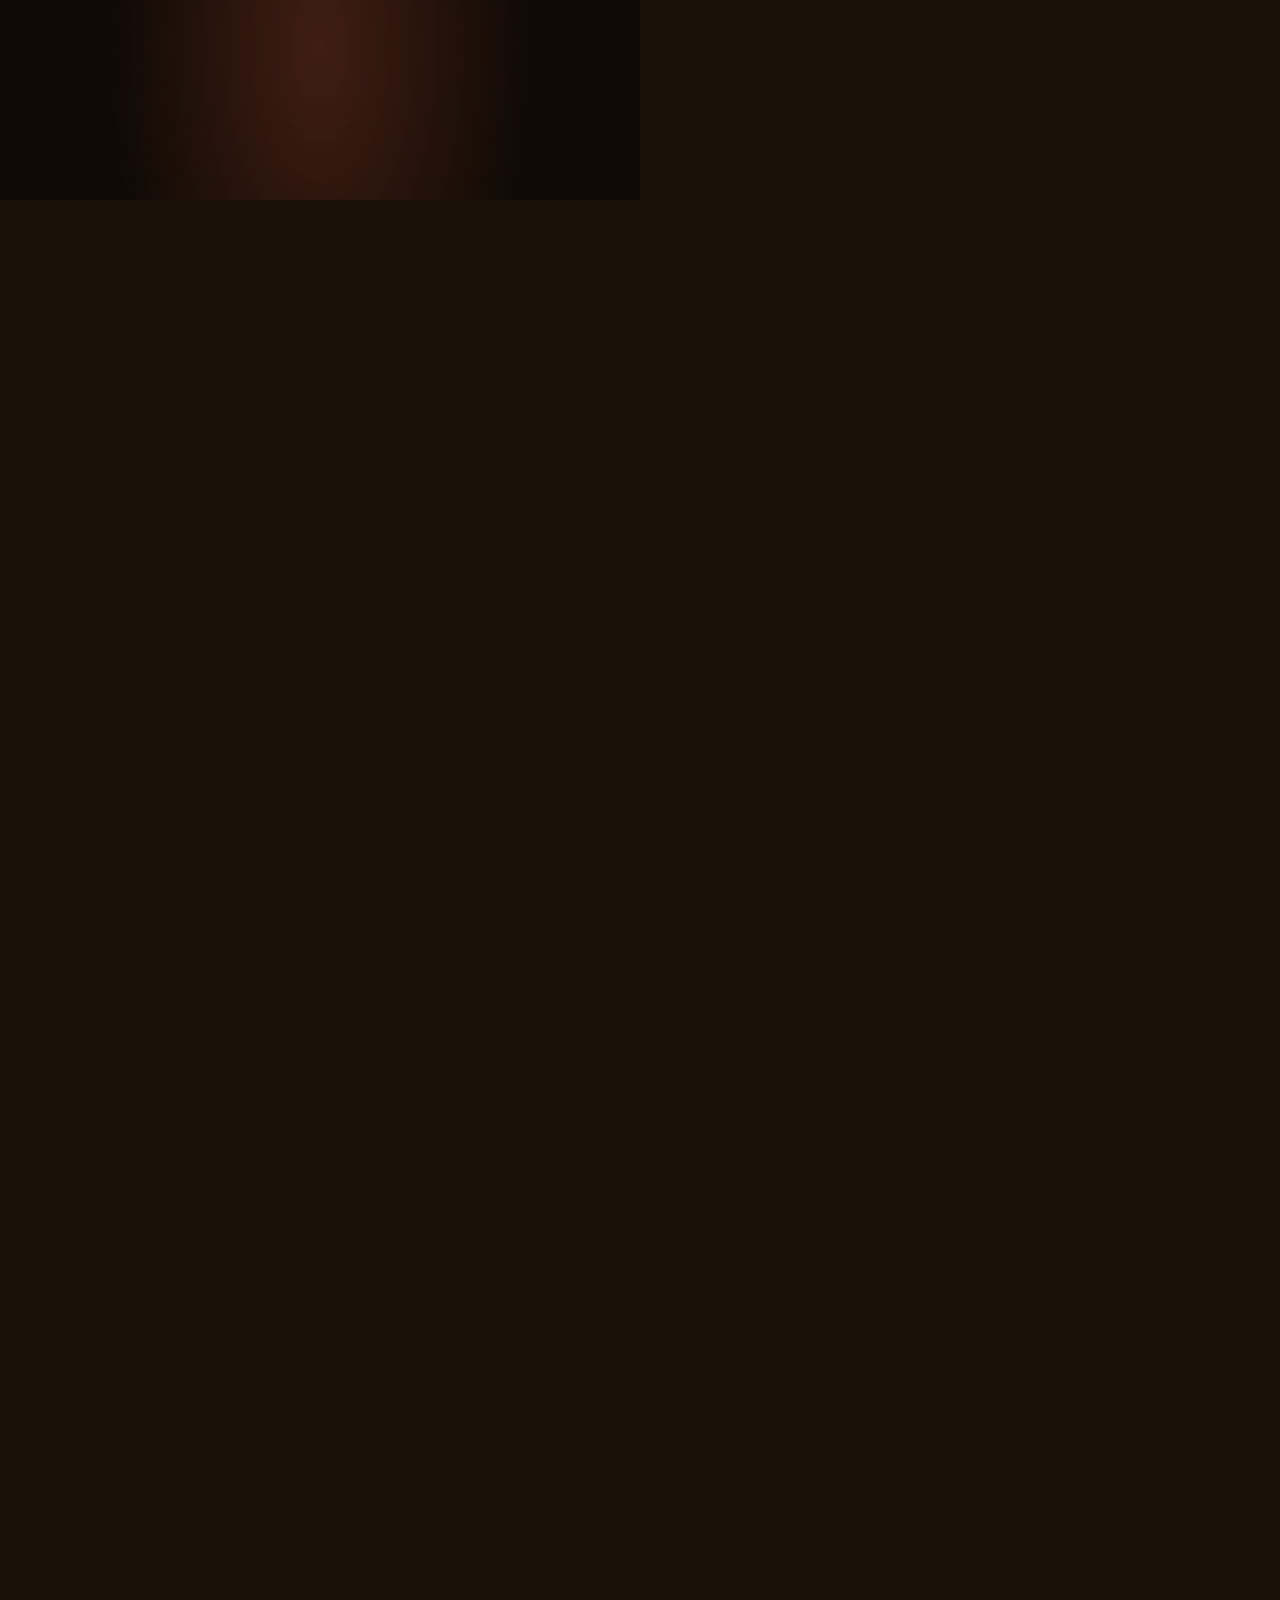
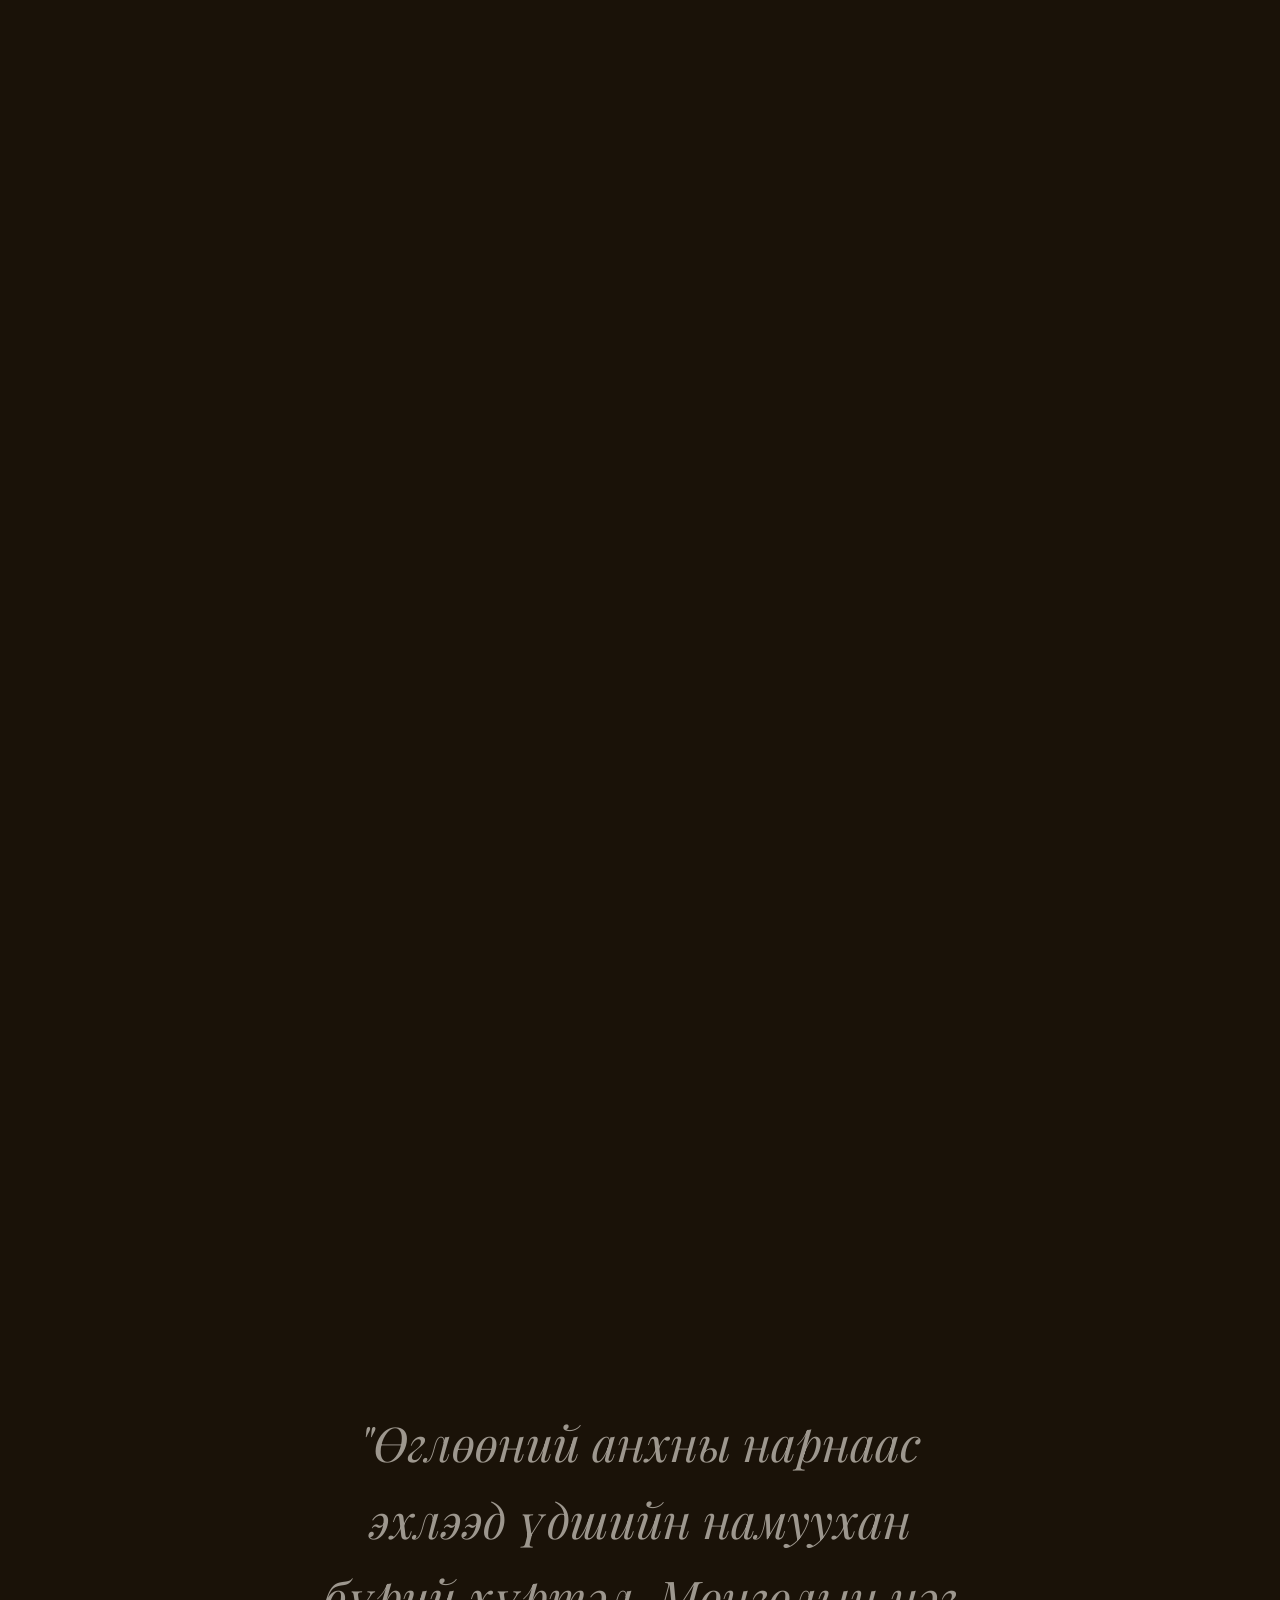
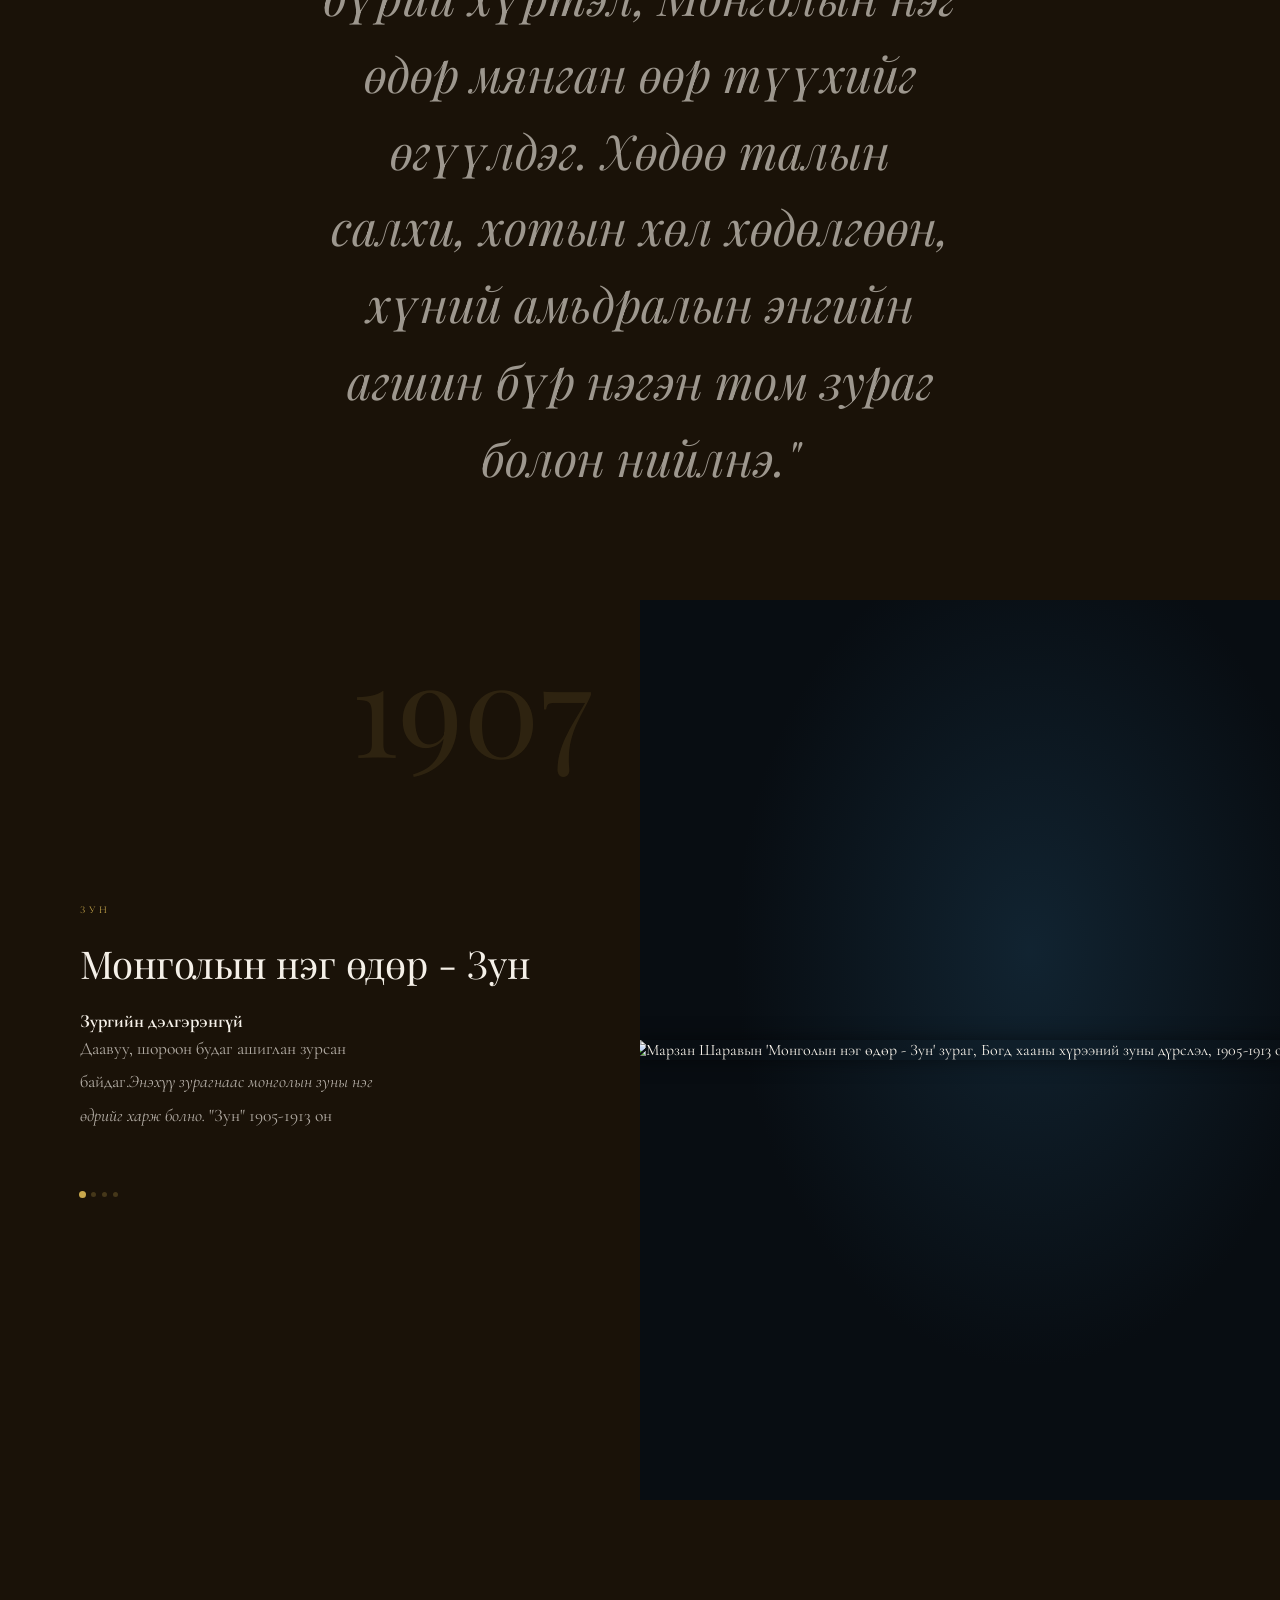
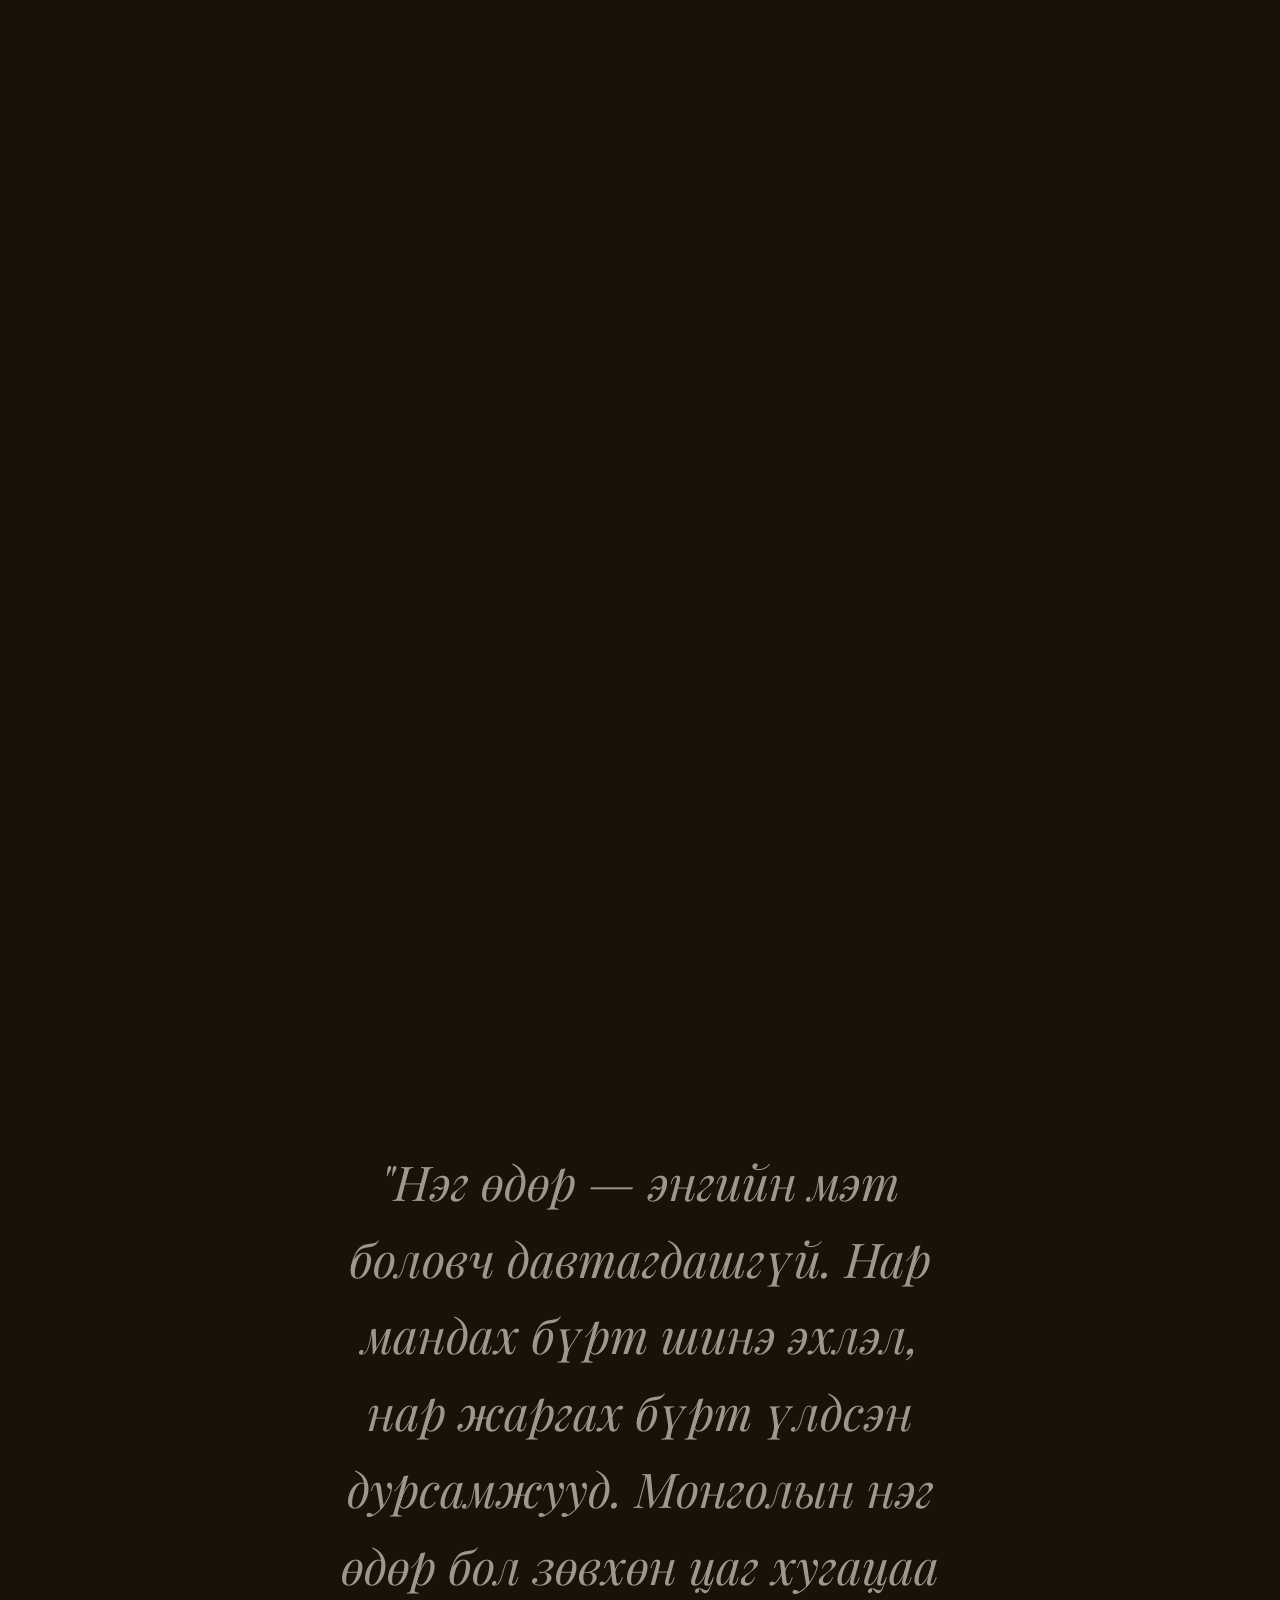
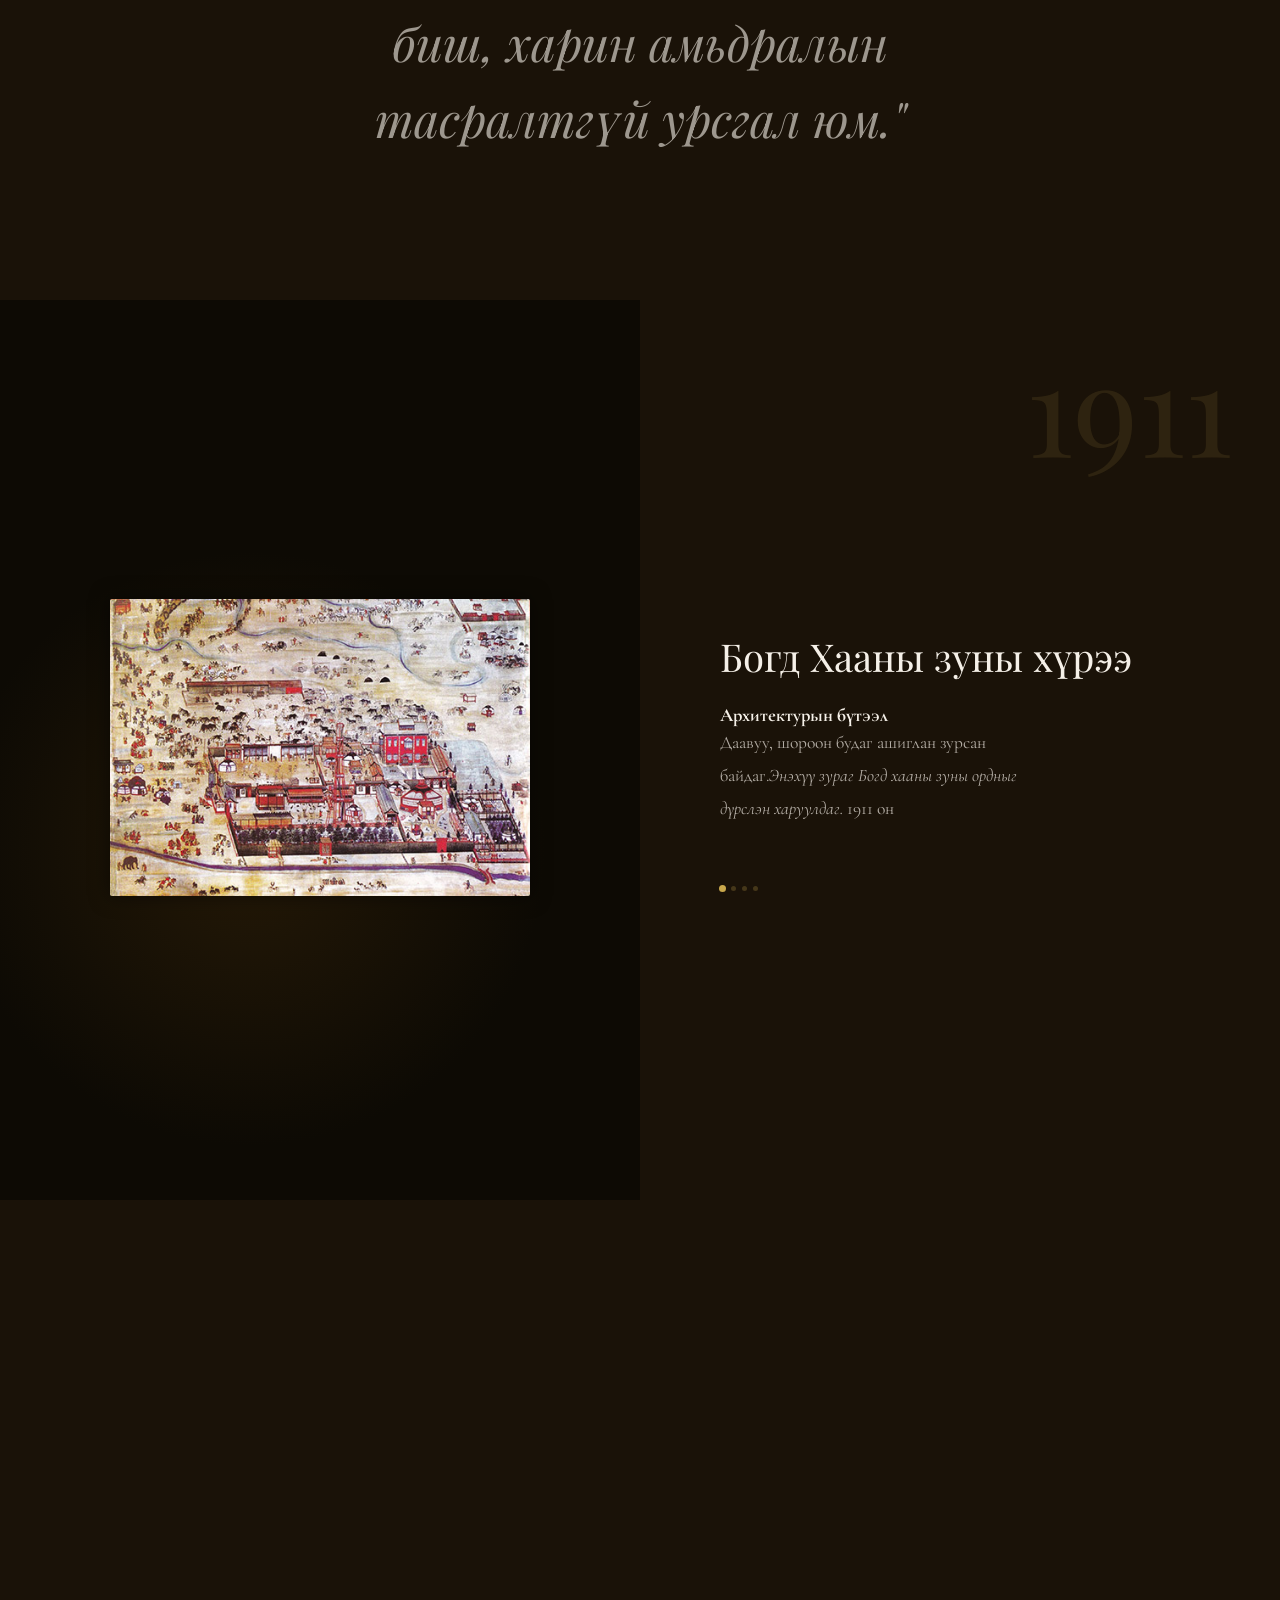
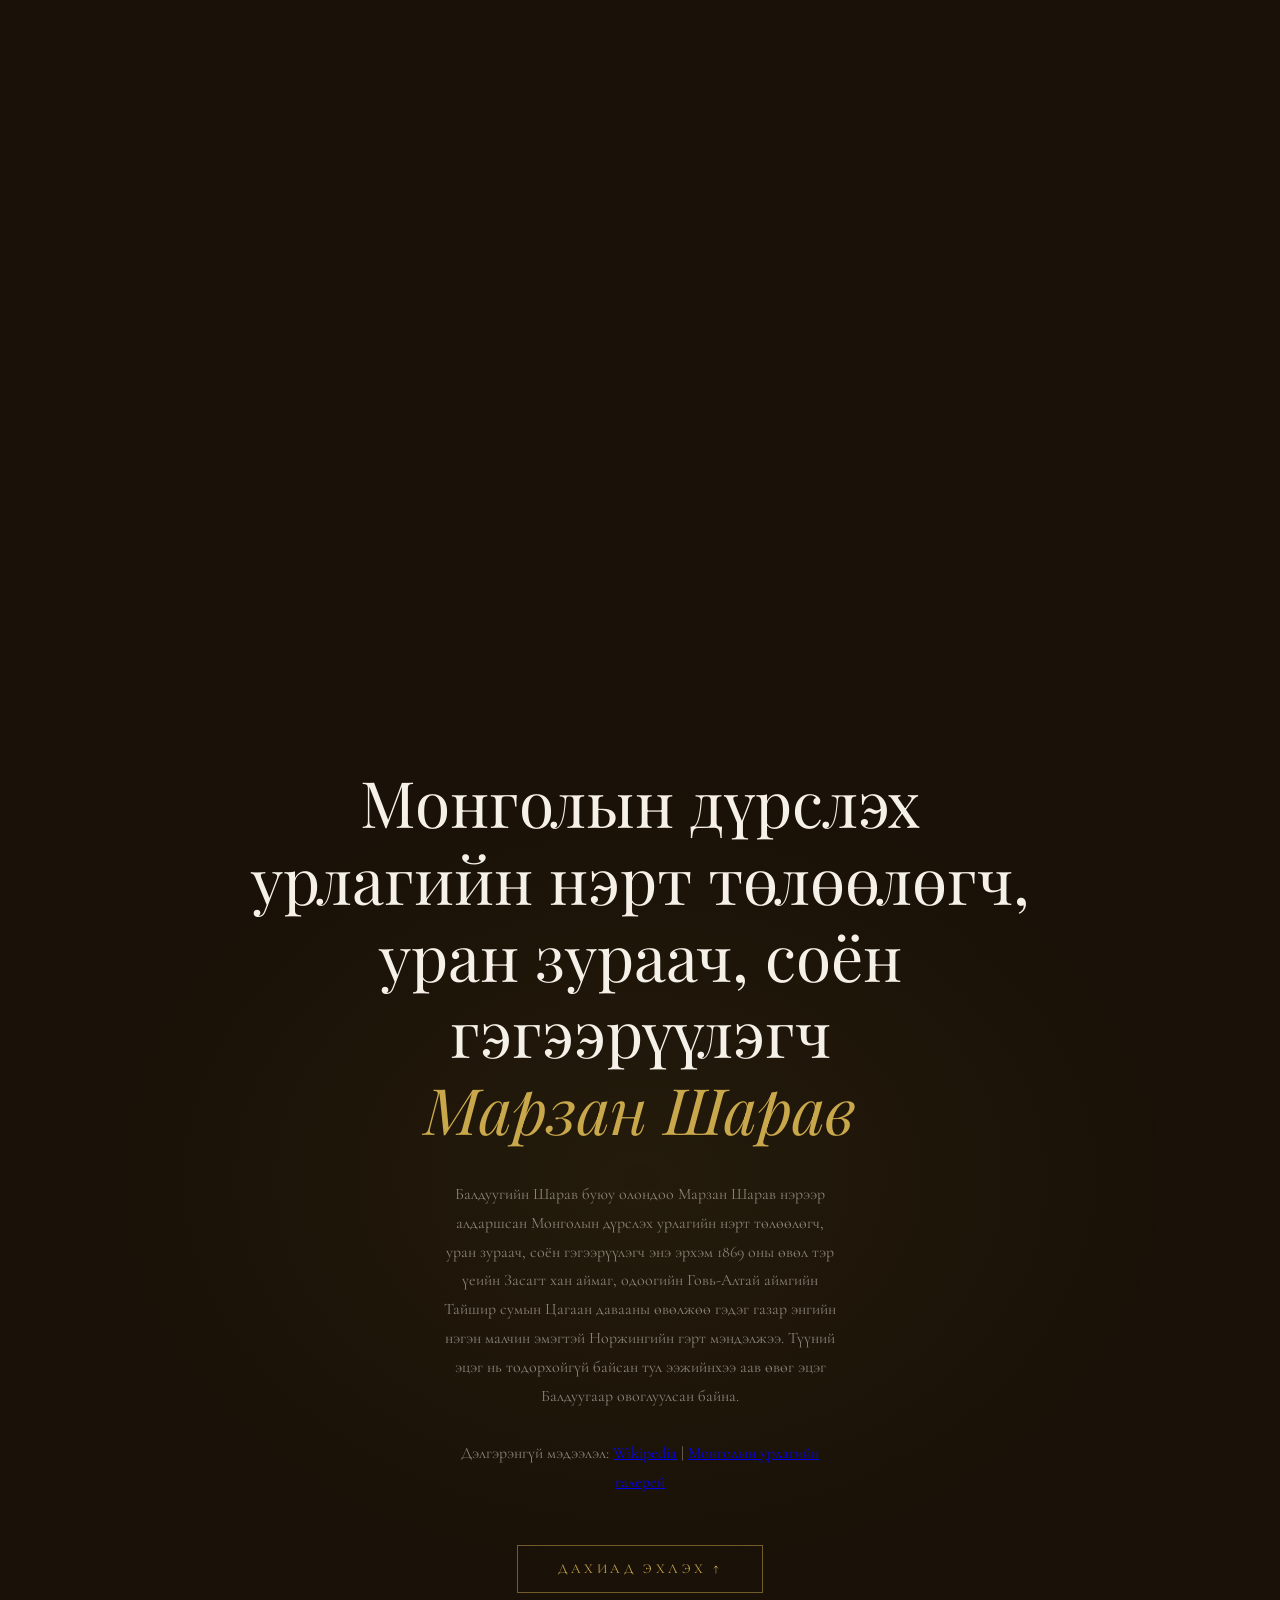
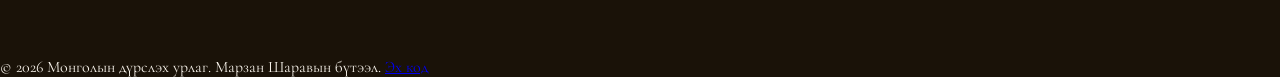
==== commit 1156b25e: "sadfasd" ====
--- a/index.html
+++ b/index.html
@@ -3,22 +3,23 @@
 <head>
 <meta charset="UTF-8">
 <meta name="viewport" content="width=device-width, initial-scale=1.0">
-<title>Монголын нэг өдөр - Марзан Шаравын зураг, Богд хааны хүрээ, монгол урлаг</title>
-<meta name="description" content="Нээж үзээрэй Марзан Шаравын 'Монголын нэг өдөр' алдартай зохиомжийн гайхамшигтай ертөнцийг. Богд хааны хүрээний амьдрал, намар болон зуны дүрслэлийг судлаарай. Монголын дүрслэх урлагийн шилдэг бүтээл.">
+<title>Монголын нэг өдөр - Марзан Шарав</title>
+<meta name="description" content="Марзан Шаравын 'Монголын нэг өдөр' зохиомжийн тухай. Богд хааны хүрээний амьдрал, намар болон зуны дүрслэл. Монголын дүрслэх урлагийн бүтээл.">
 <meta name="keywords" content="Марзан Шарав, Монголын нэг өдөр, монгол урлаг, дүрслэх урлаг, Богд хааны хүрээ, монгол зураг, намар, зун, урлагийн бүтээл, монголын түүх">
 <meta name="author" content="Марзан Шарав">
 <meta name="theme-color" content="#1a1208">
 <meta name="msapplication-TileColor" content="#1a1208">
+<link rel="canonical" href="https://seo-tai-e-otgonbayars-projects.vercel.app/">
 <!-- Open Graph -->
-<meta property="og:title" content="Монголын нэг өдөр - Марзан Шаравын зургийн түүх">
-<meta property="og:description" content="Марзан Шаравын 'Монголын нэг өдөр' зохиомжийн тухай дэлгэрэнгүй мэдээлэл. Монголын дүрслэх урлагийн нэрт бүтээл.">
+<meta property="og:title" content="Монголын нэг өдөр - Марзан Шарав">
+<meta property="og:description" content="Марзан Шаравын 'Монголын нэг өдөр' зохиомжийн тухай. Богд хааны хүрээний амьдрал, намар болон зуны дүрслэл. Монголын дүрслэх урлагийн бүтээл.">
 <meta property="og:image" content="img/mongoliin neg udur.jpg">
 <meta property="og:url" content="https://seo-tai-e-otgonbayars-projects.vercel.app/">
 <meta property="og:type" content="website">
 <!-- Twitter Card -->
 <meta name="twitter:card" content="summary_large_image">
-<meta name="twitter:title" content="Монголын нэг өдөр - Марзан Шаравын зургийн түүх">
-<meta name="twitter:description" content="Марзан Шаравын 'Монголын нэг өдөр' зохиомжийн тухай дэлгэрэнгүй мэдээлэл.">
+<meta name="twitter:title" content="Монголын нэг өдөр - Марзан Шарав">
+<meta name="twitter:description" content="Марзан Шаравын 'Монголын нэг өдөр' зохиомжийн тухай. Богд хааны хүрээний амьдрал, намар болон зуны дүрслэл. Монголын дүрслэх урлагийн бүтээл.">
 <meta name="twitter:image" content="img/mongoliin neg udur.jpg">
 <link rel="icon" href="data:image/svg+xml,<svg xmlns='http://www.w3.org/2000/svg' viewBox='0 0 100 100'><text y='.9em' font-size='90'>🎨</text></svg>" type="image/svg+xml">
 <link rel="icon" href="favicon.ico" type="image/x-icon">
@@ -39,7 +40,7 @@
 {
  "@context": "https://schema.org",
  "@type": "Article",
- "headline": "Монголын нэг өдөр - Марзан Шаравын зургийн түүх",
+ "headline": "Монголын нэг өдөр - Марзан Шарав",
  "author": {
    "@type": "Person",
    "name": "Марзан Шарав",
@@ -214,7 +215,10 @@
 <article id="finale">
   <h2>Монголын дүрслэх урлагийн нэрт төлөөлөгч, уран зураач, соён гэгээрүүлэгч<br><em style="color:var(--gold)">Марзан Шарав</em></h2>
   <p>Балдуугийн Шарав буюу олондоо Марзан Шарав нэрээр алдаршсан Монголын дүрслэх урлагийн нэрт төлөөлөгч, уран зураач, соён гэгээрүүлэгч энэ эрхэм 1869 оны өвөл тэр үеийн Засагт хан аймаг, одоогийн Говь-Алтай аймгийн
-     Тайшир сумын Цагаан давааны өвөлжөө гэдэг газар энгийн нэгэн малчин эмэгтэй Норжингийн гэрт мэндэлжээ. Түүний эцэг нь тодорхойгүй байсан тул ээжийнхээ аав өвөг эцэг Балдуугаар овоглуулсан байна.</p>
+     Тайшир сумын Цагаан давааны өвөлжөө гэдэг газар энгийн нэгэн малчин эмэгтэй Норжингийн гэрт мэндэлжээ. Түүний эцэг нь тодорхойгүй байсан тул ээжийнхээ аав өвөг эцэг Балдуугаар овоглуулсан байна.
+     <br><br>
+     Дэлгэрэнгүй мэдээлэл: <a href="https://en.wikipedia.org/wiki/Marjan_Sharav" target="_blank" rel="noopener">Wikipedia</a> | 
+     <a href="https://www.mongolianartgallery.org/" target="_blank" rel="noopener">Монголын урлагийн галерей</a></p>
   <button class="cta">Дахиад эхлэх ↑</button>
 </article>
 
